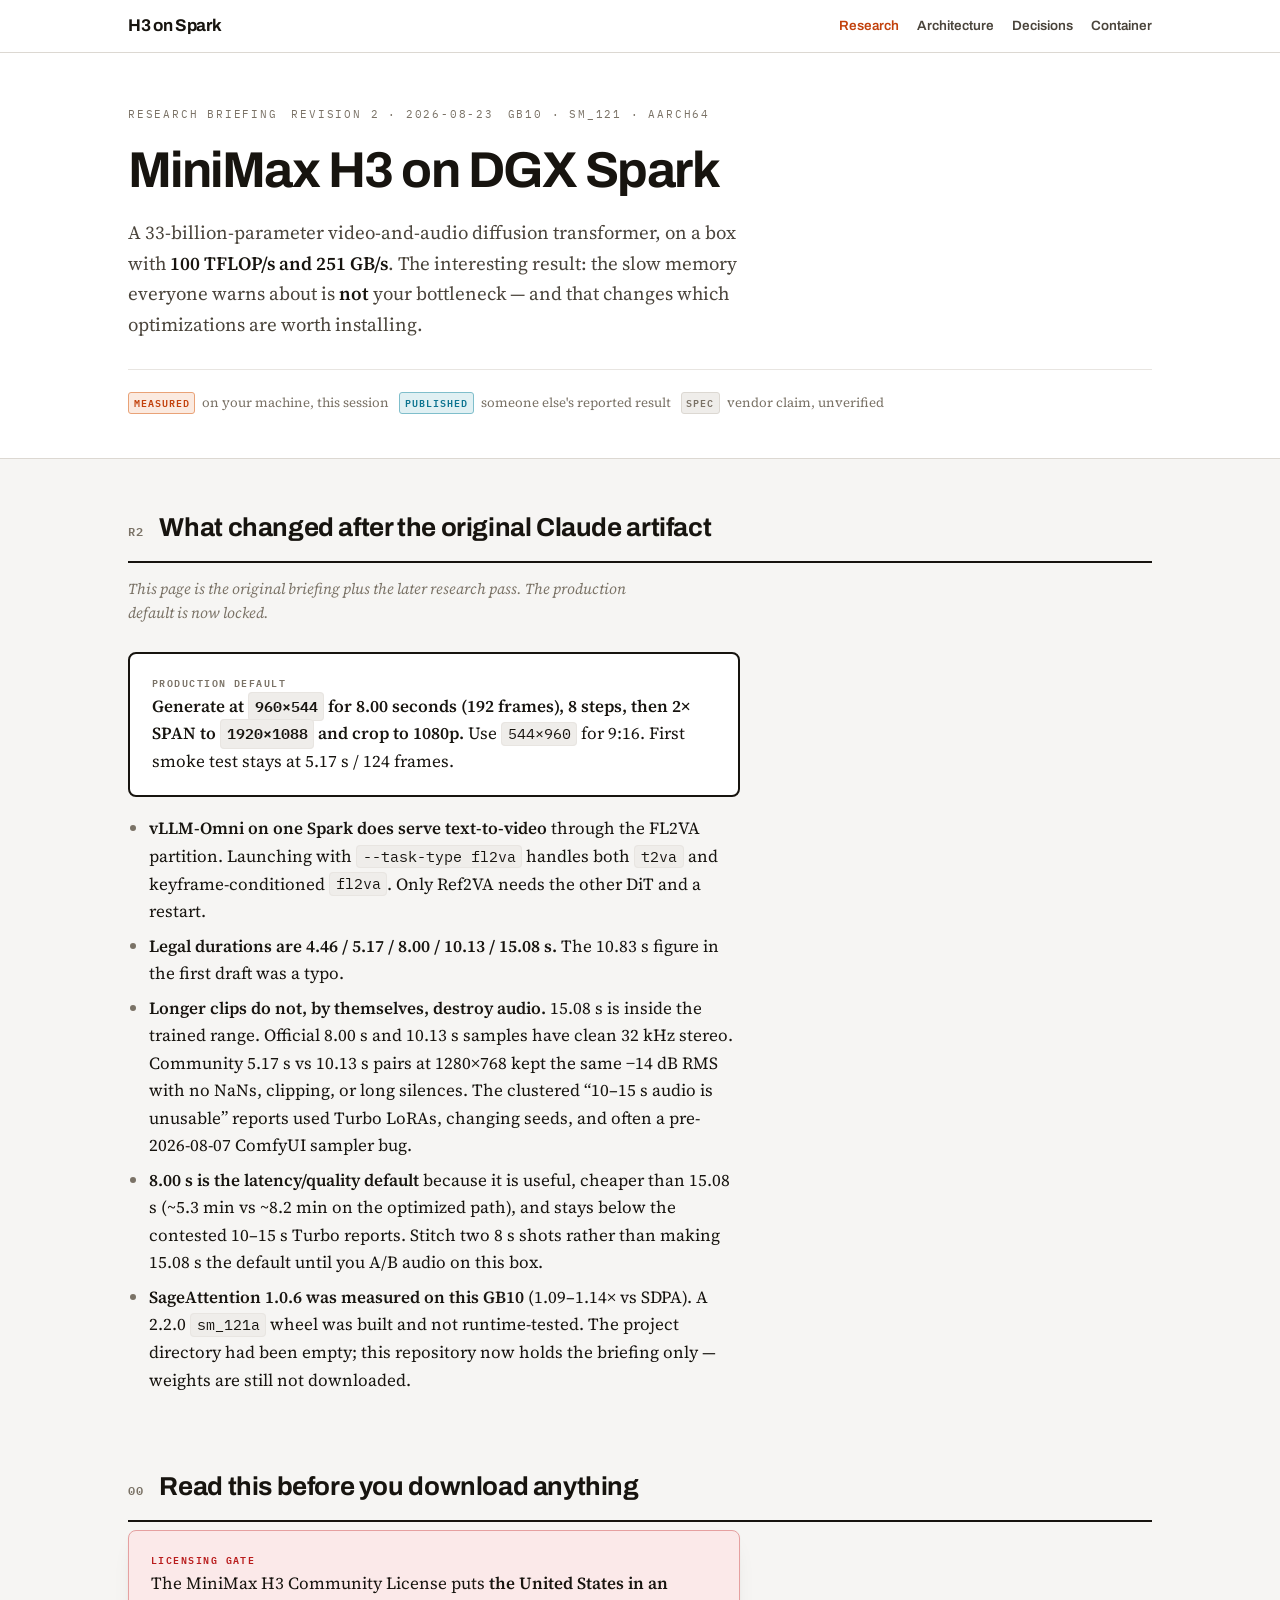
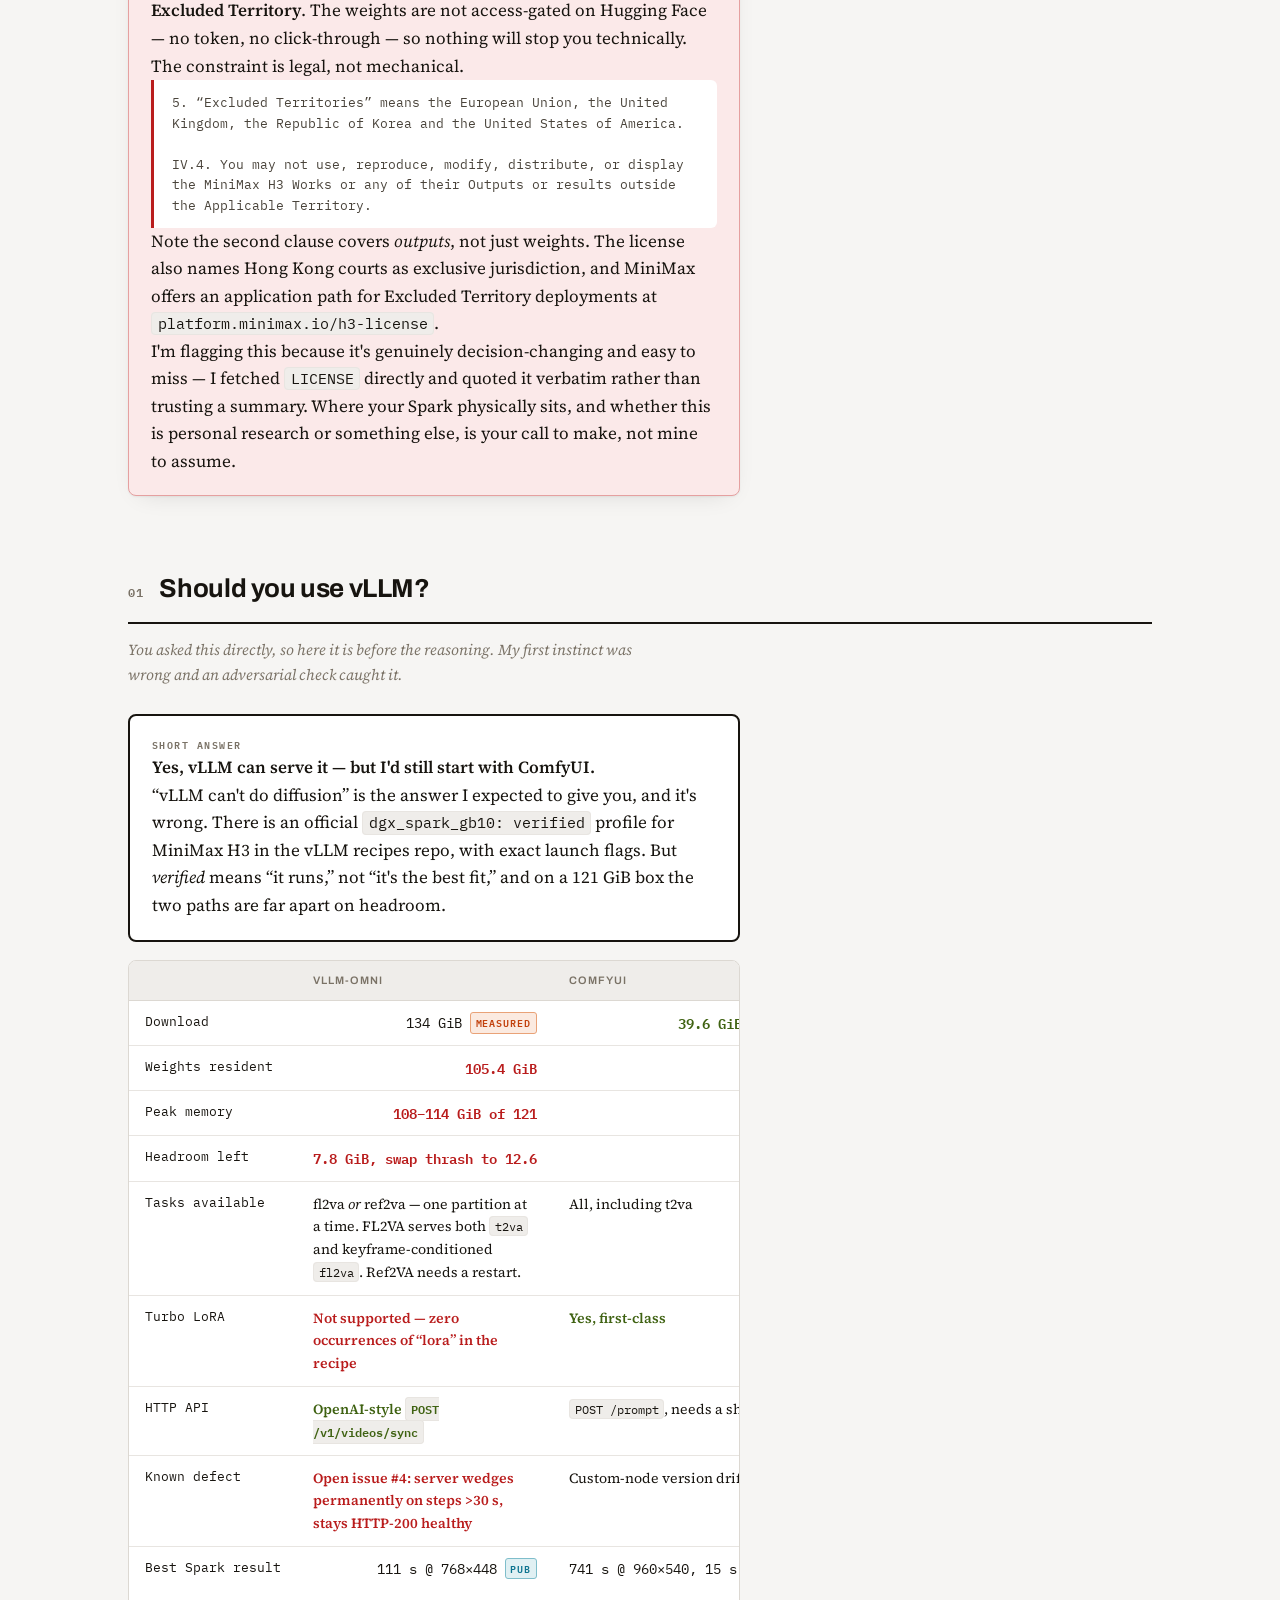
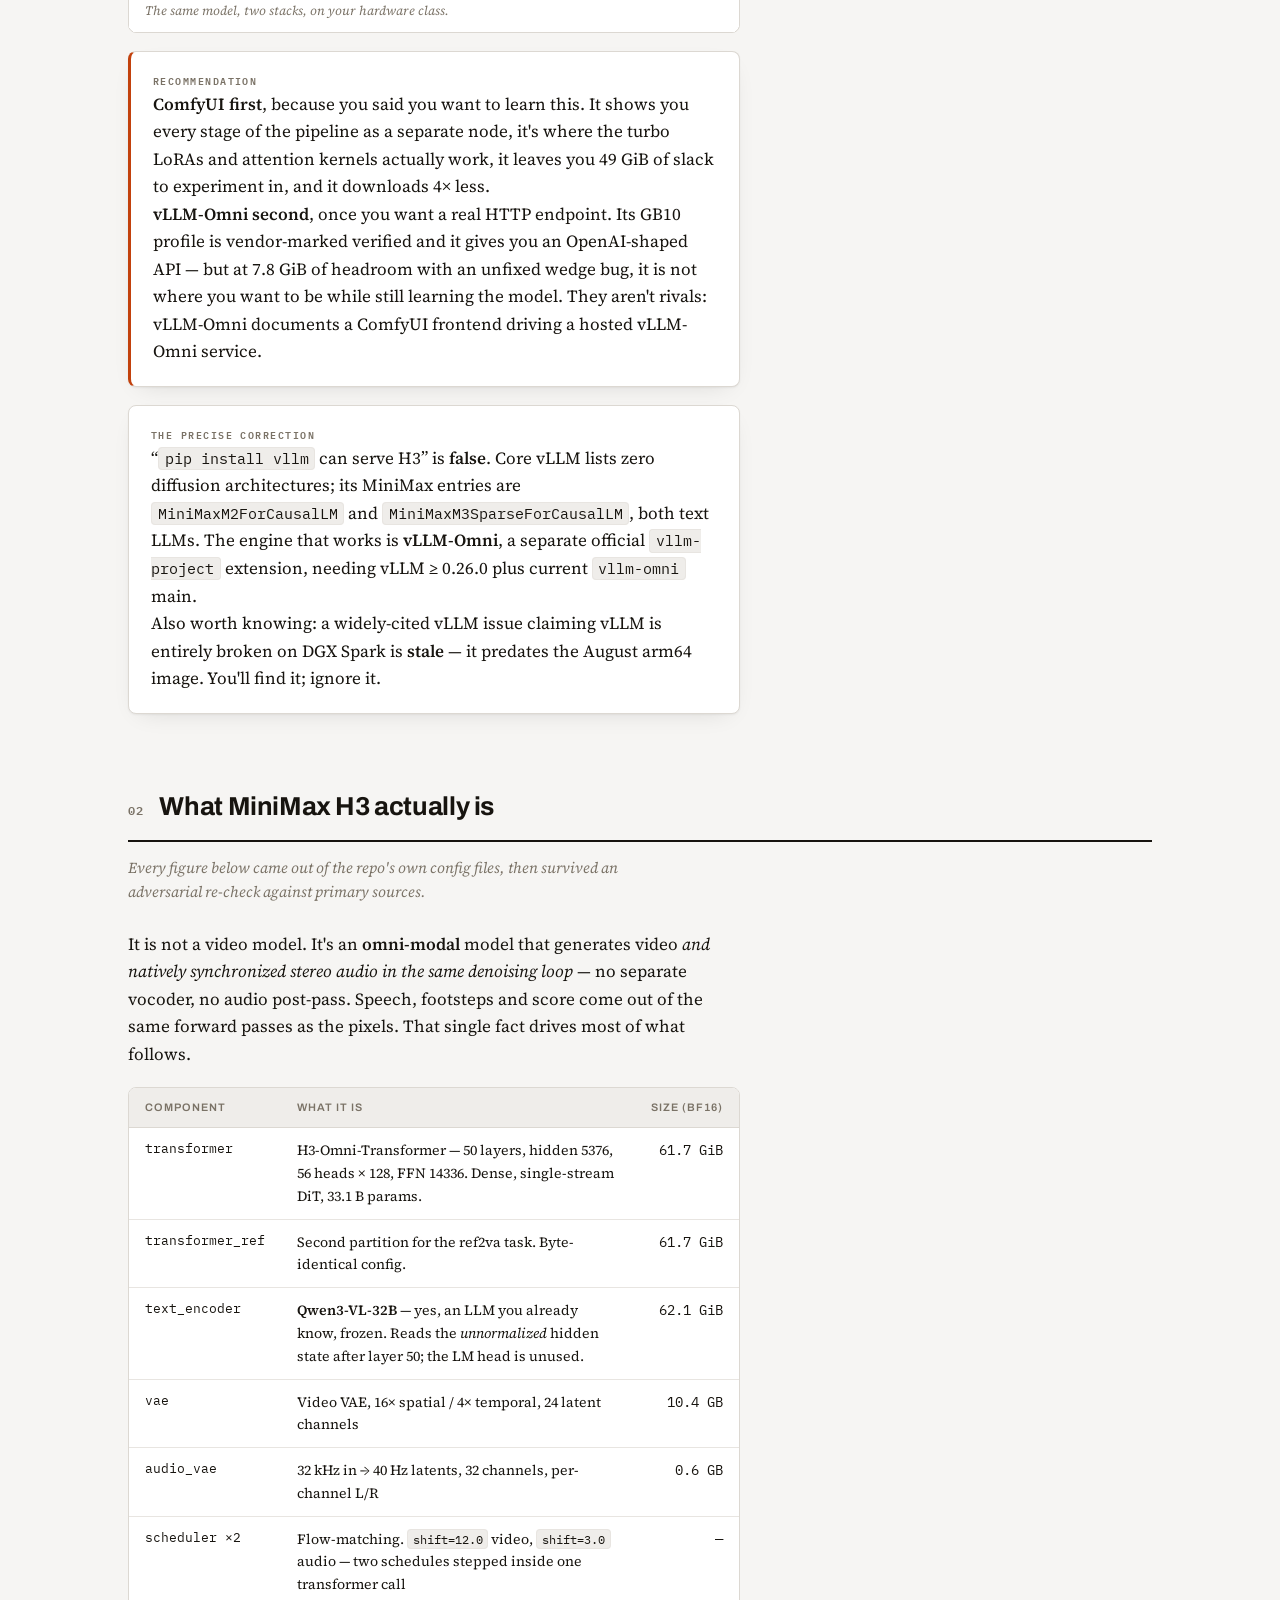
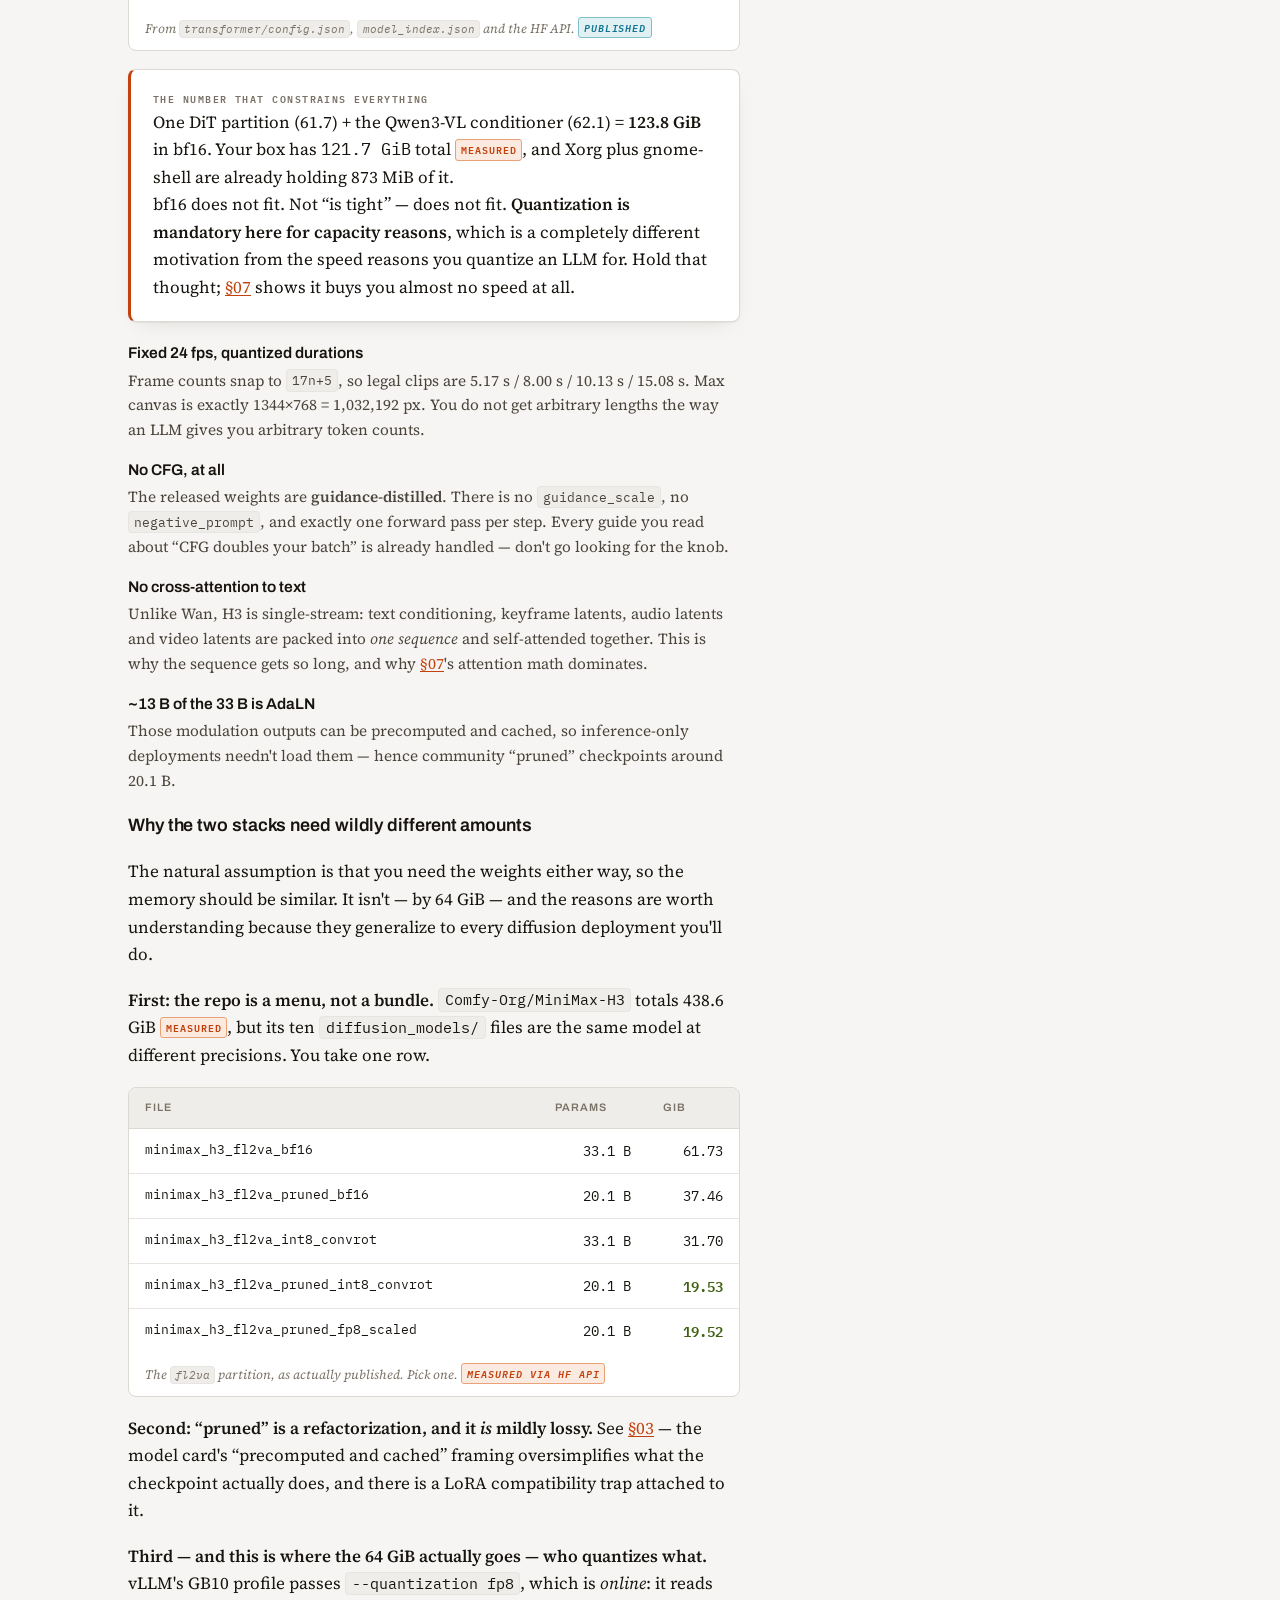
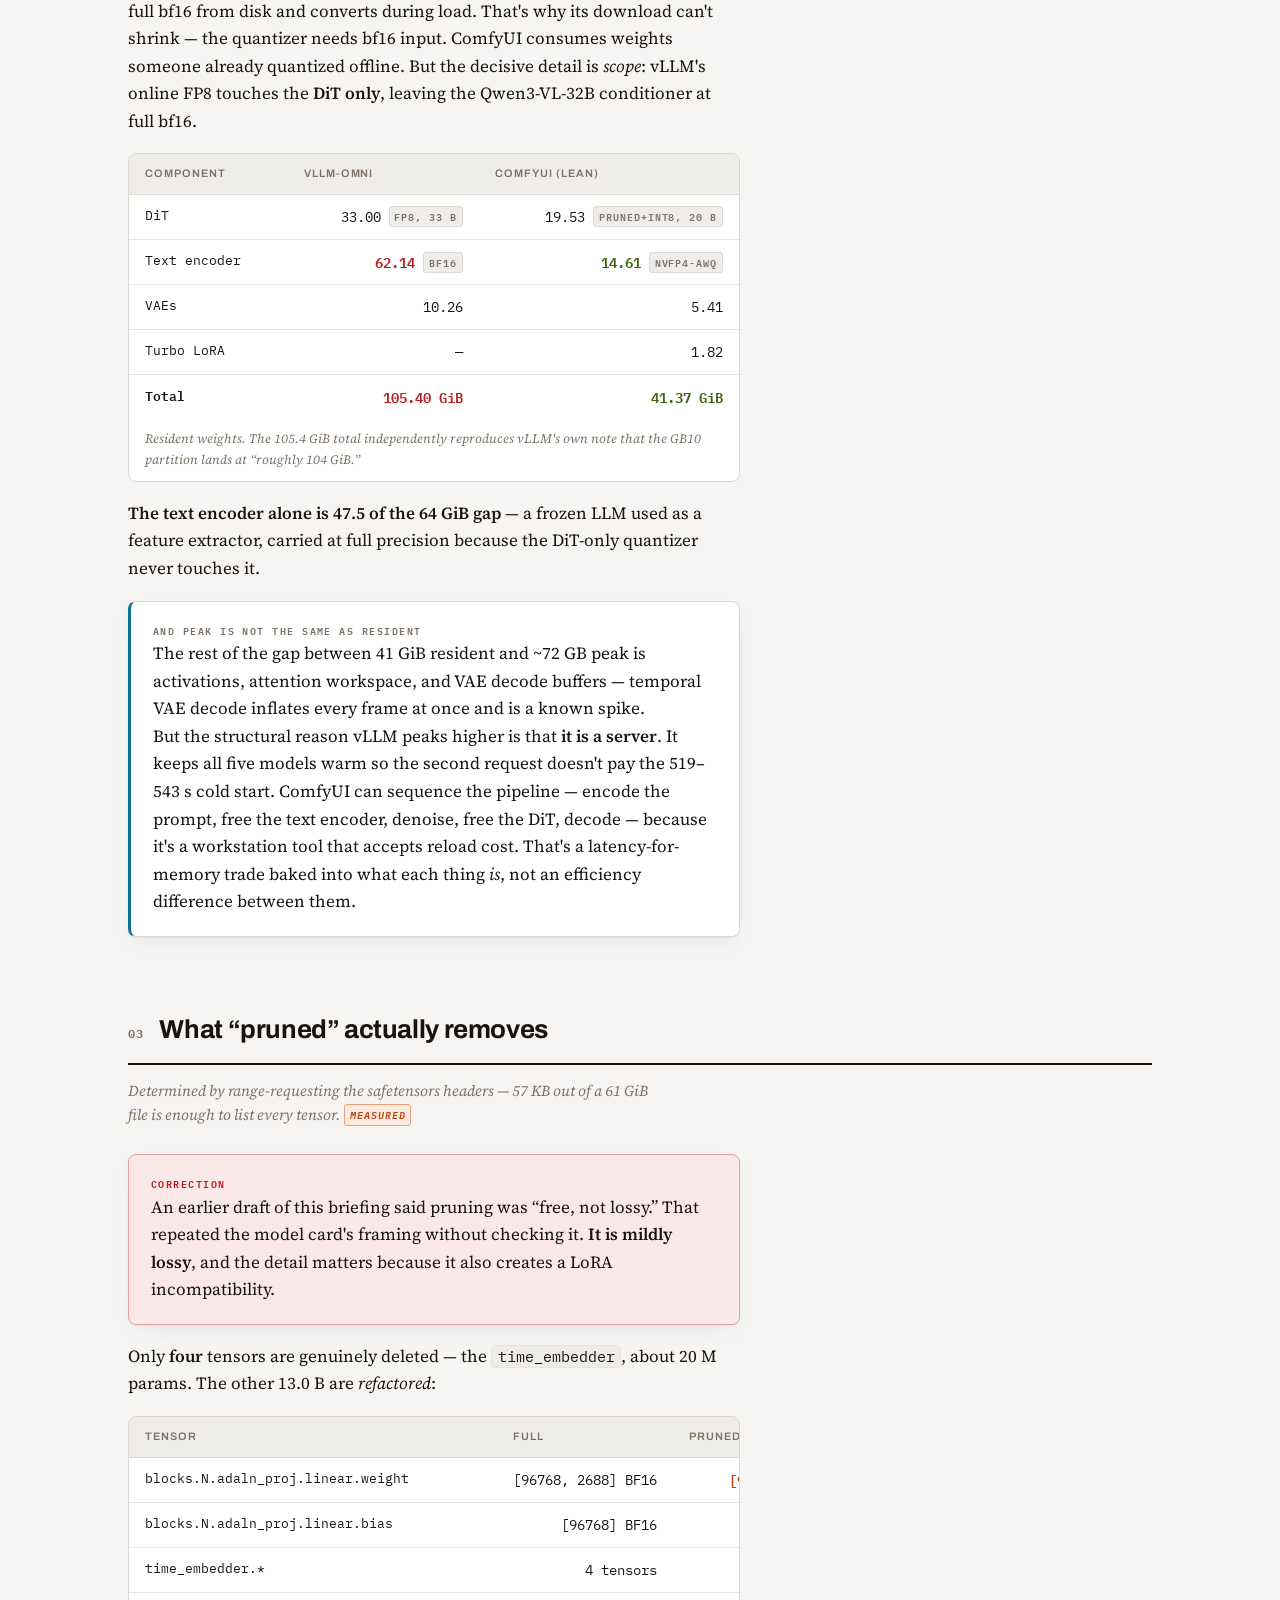
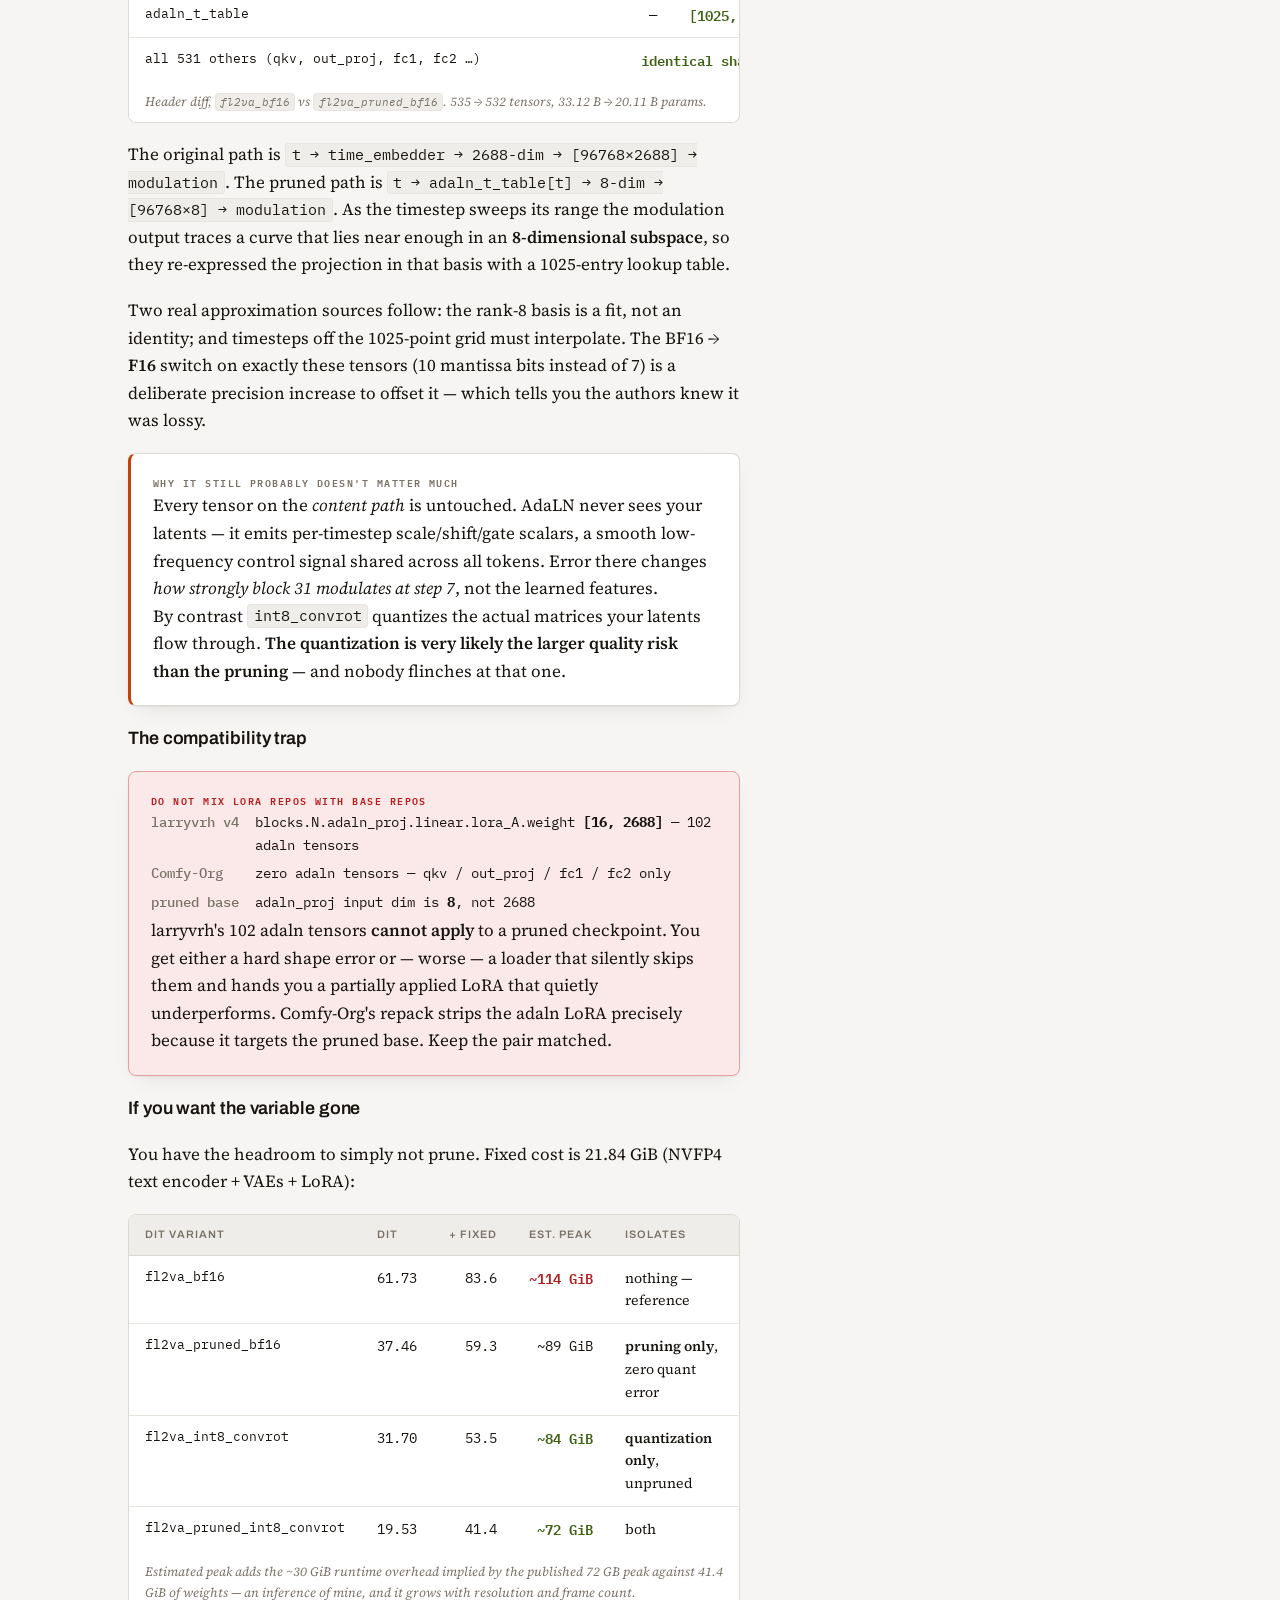
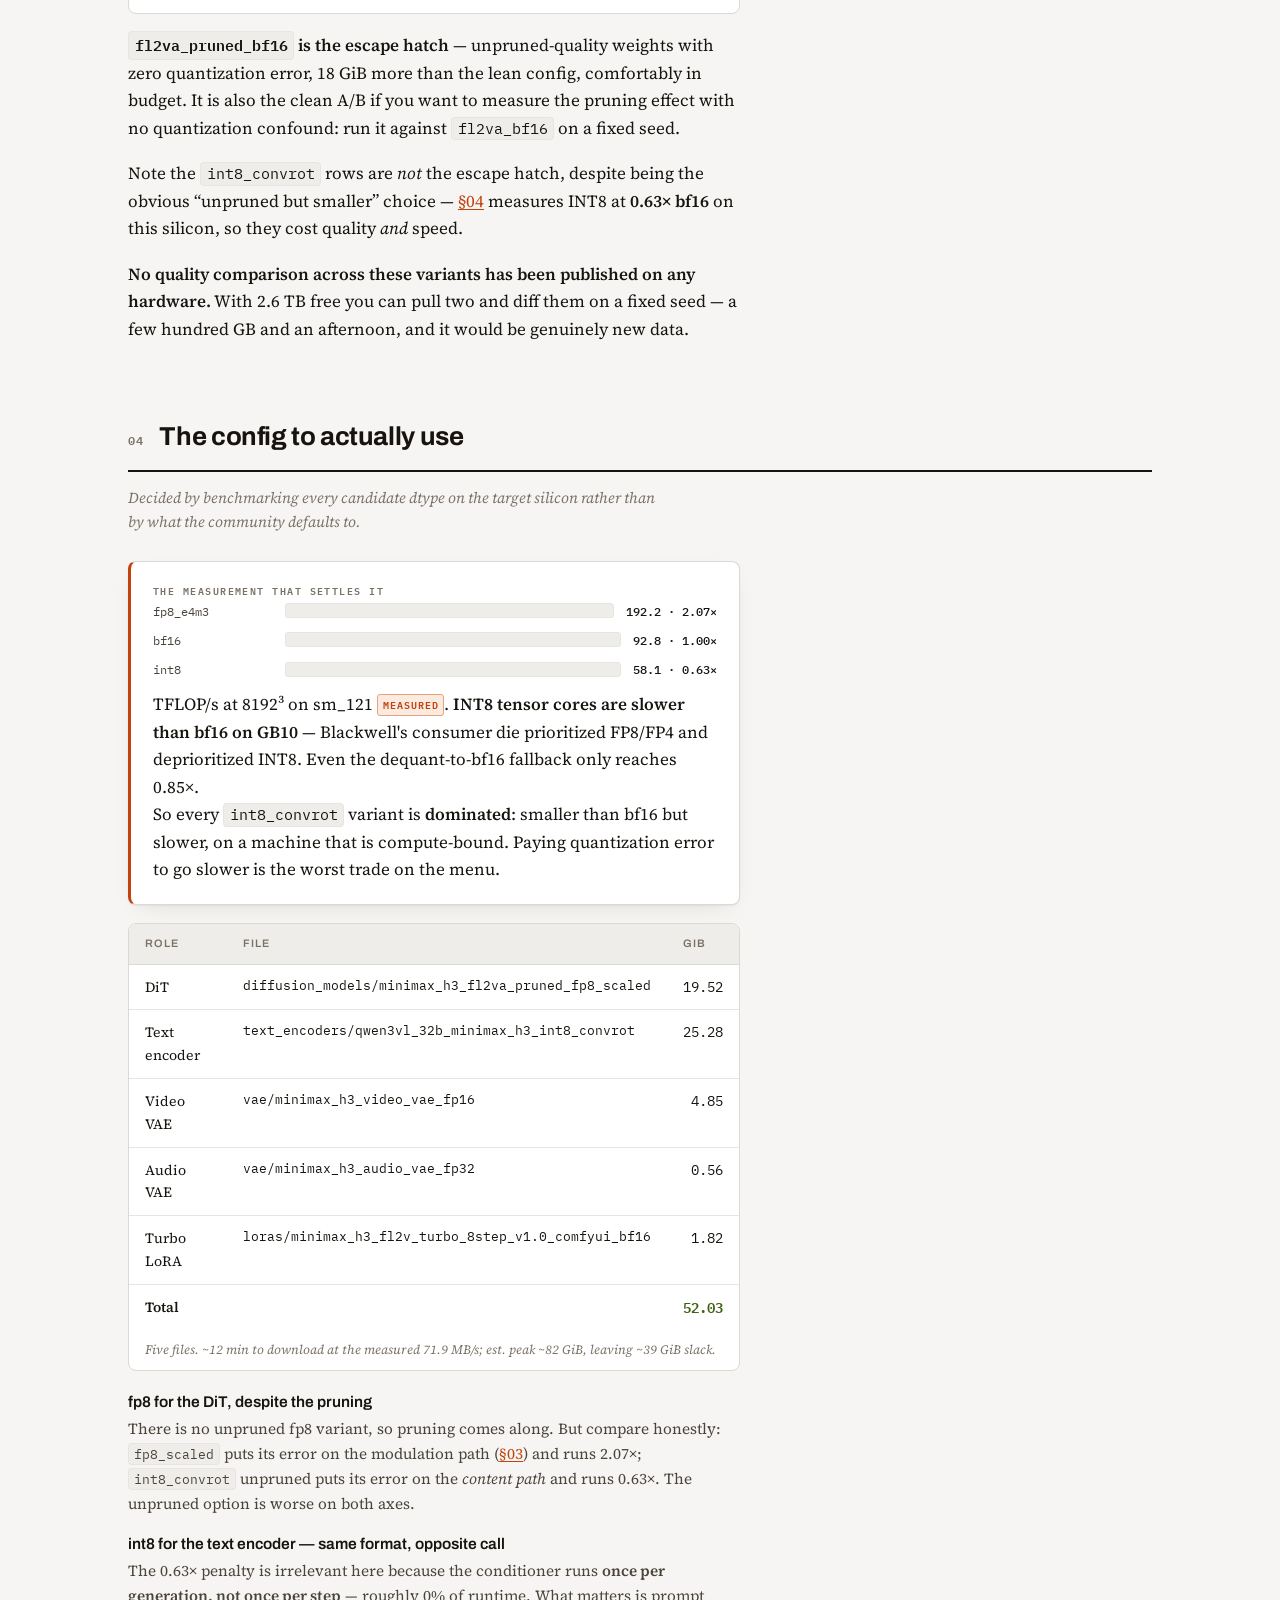
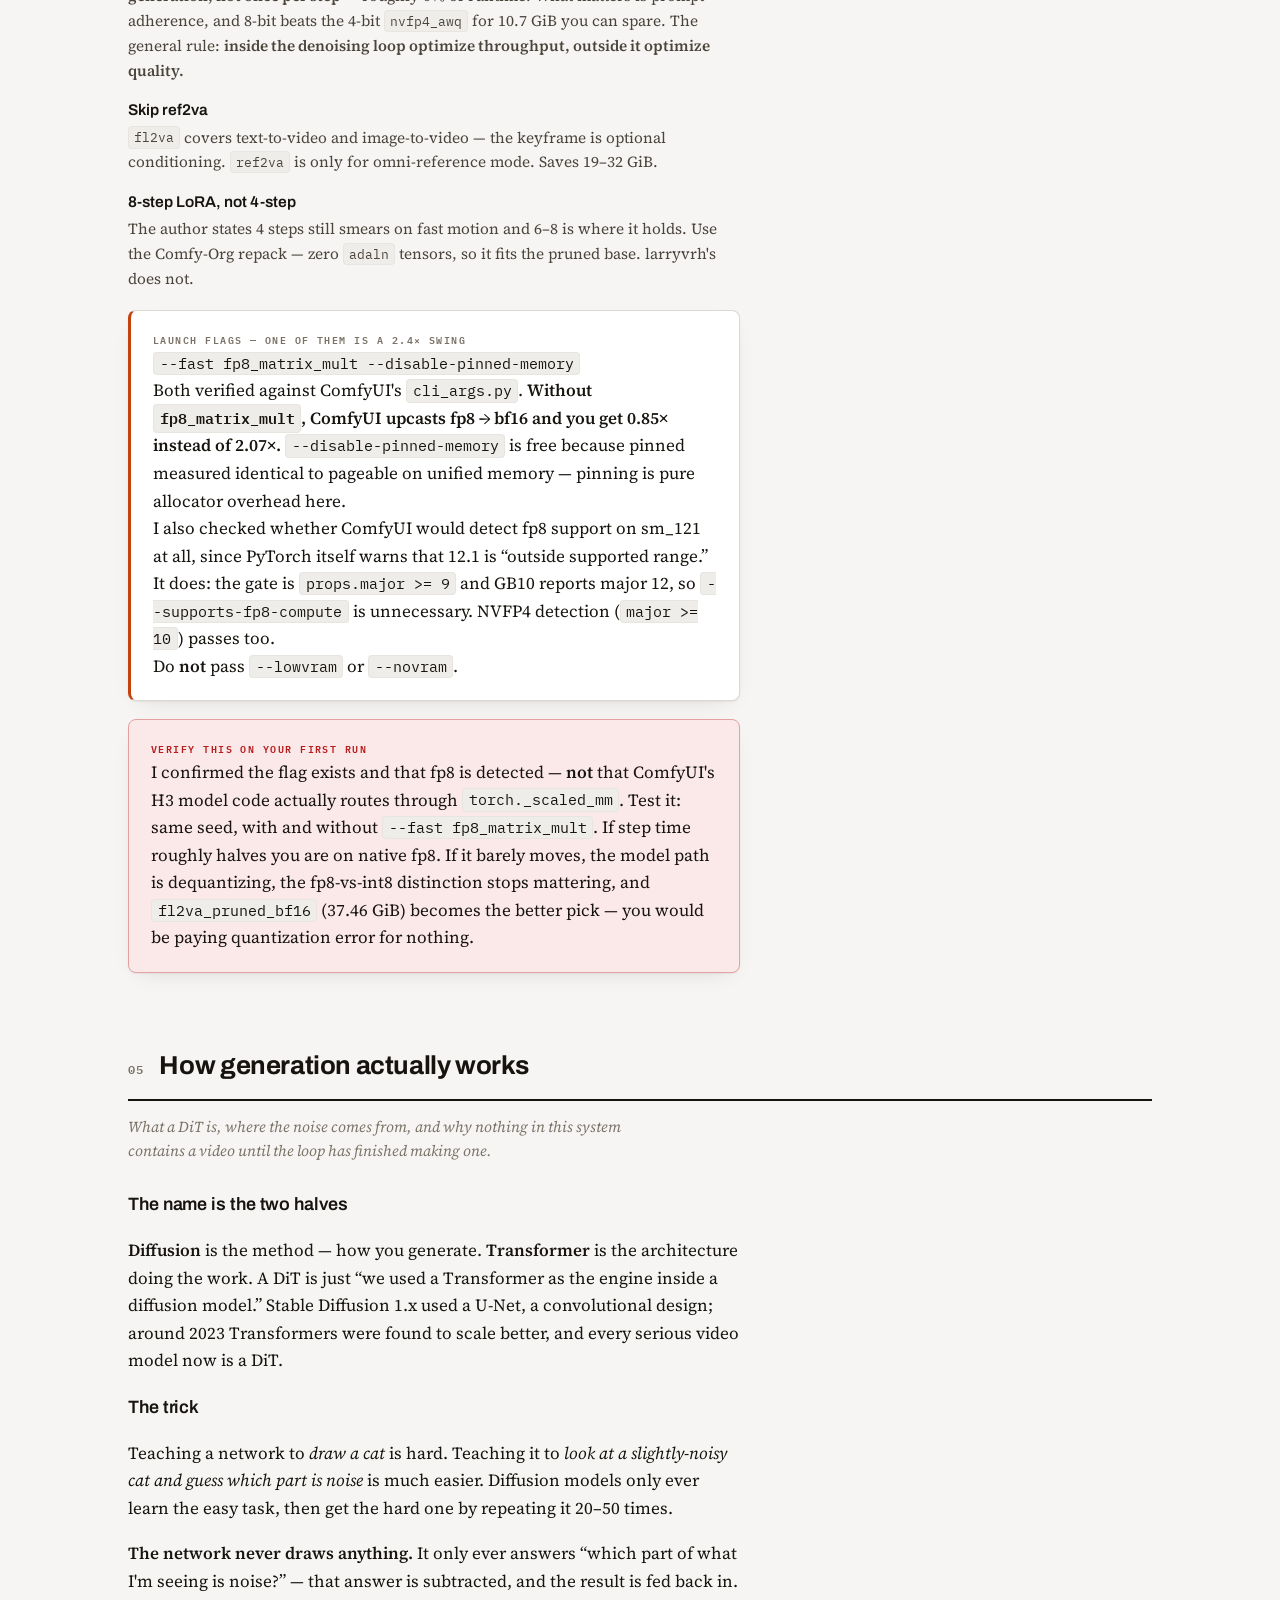
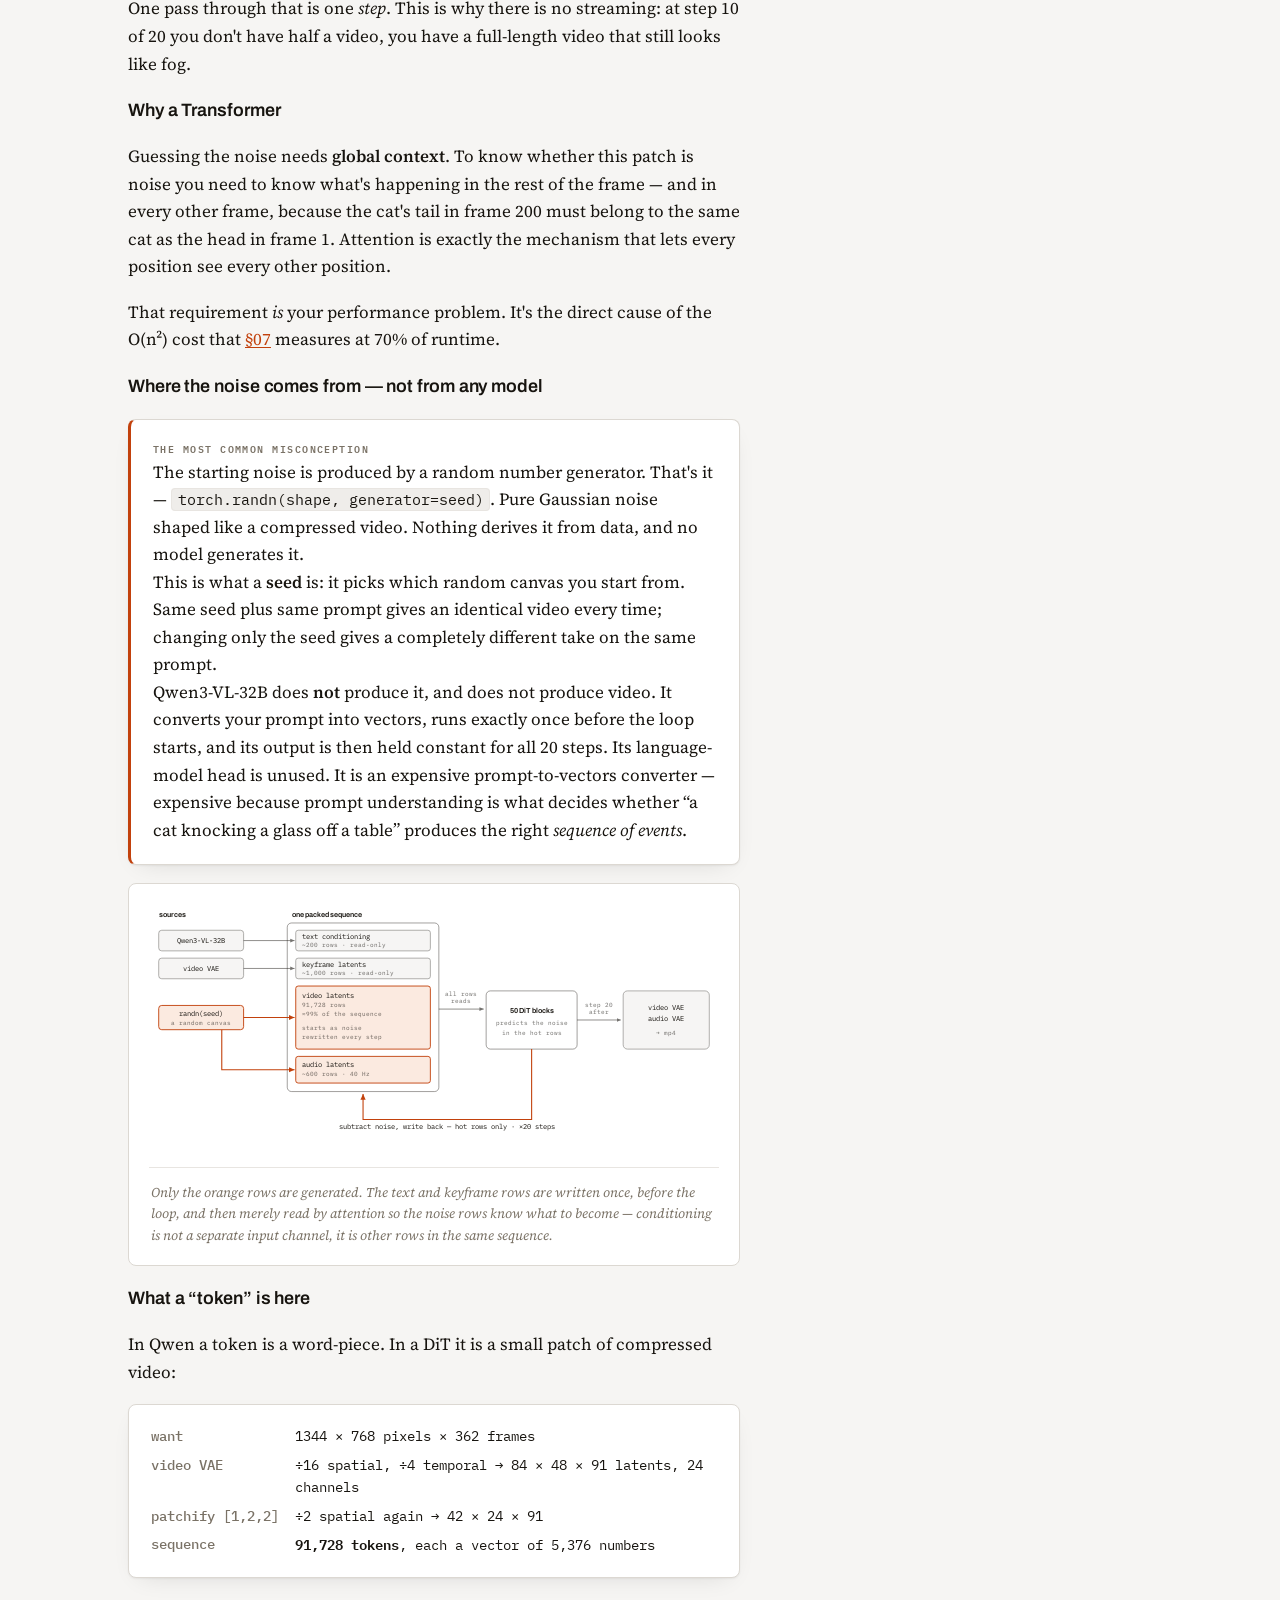
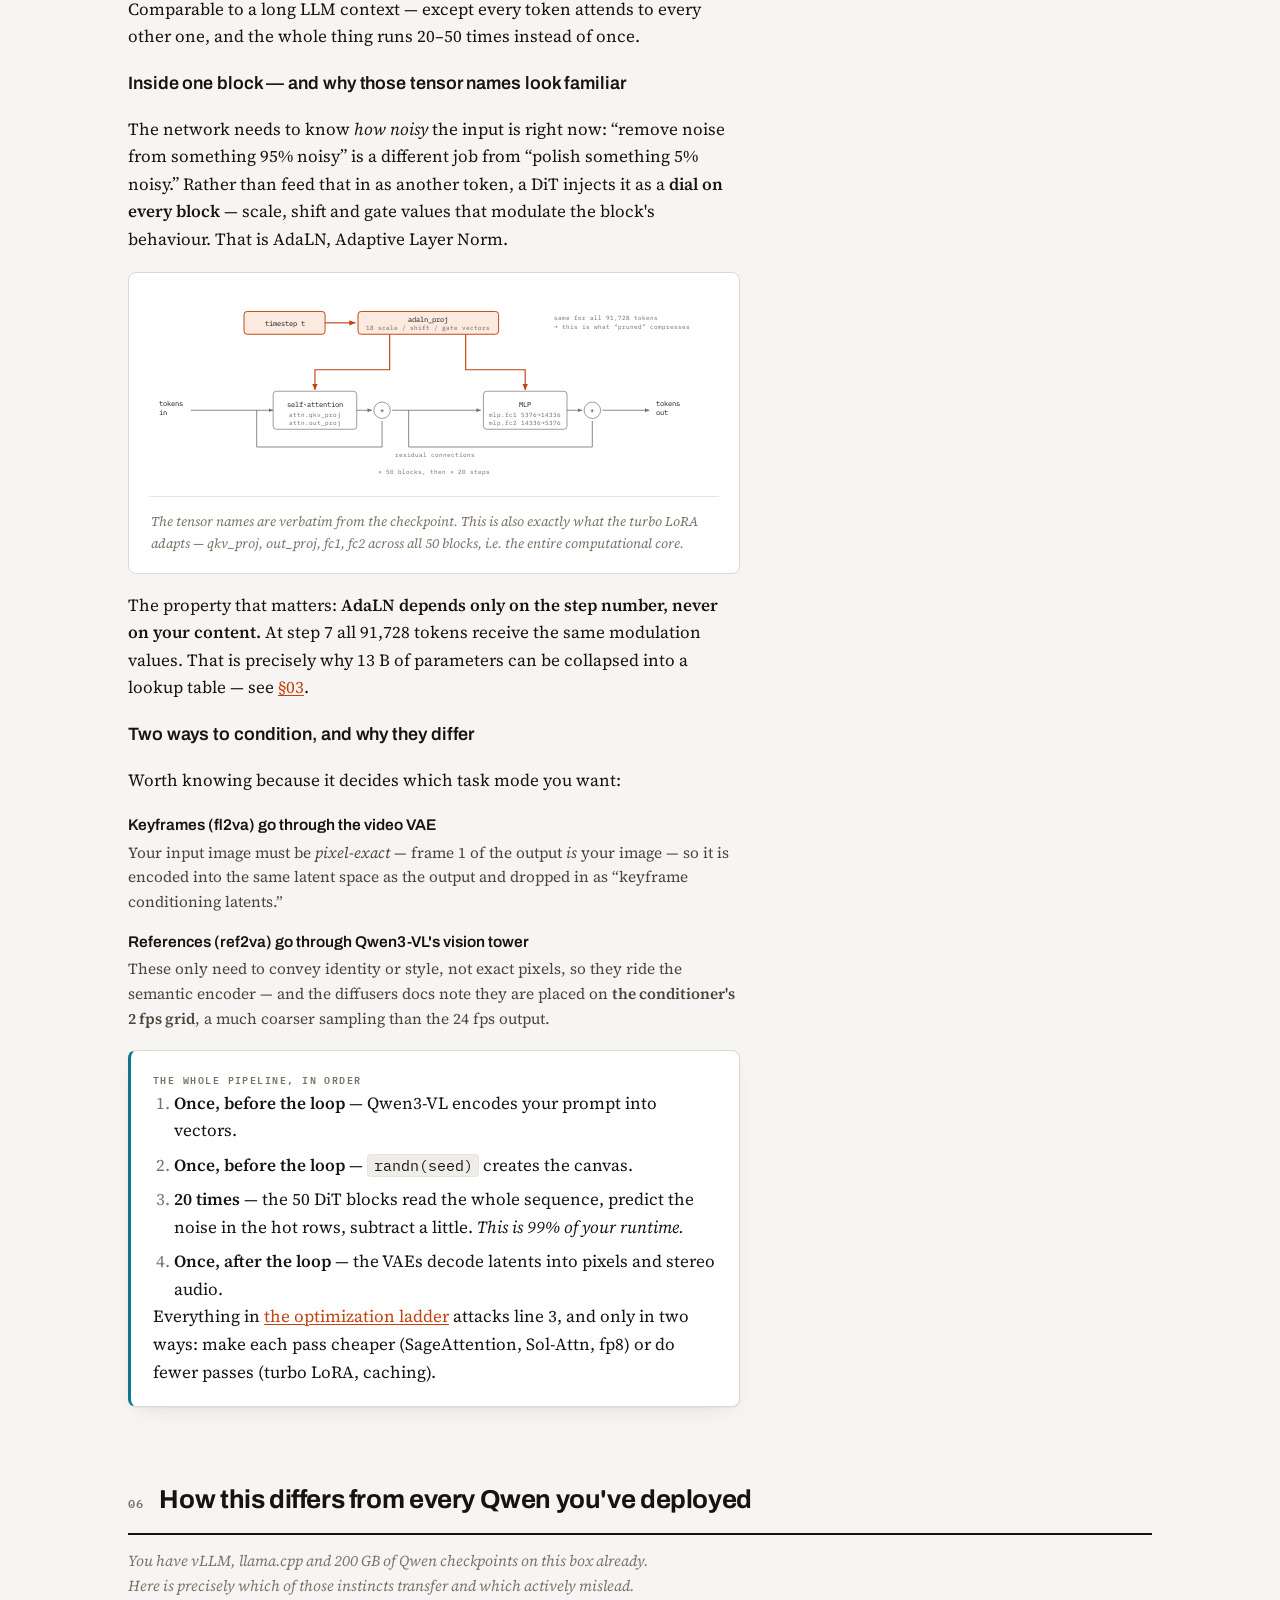
==== docs/briefing.html @ 78993d43 "Restructure the repo for research, design, and a later ComfyUI deploy. The Pages site is now a hub: " ====
<!DOCTYPE html>
<html lang="en">
<head>
<meta charset="utf-8">
<meta name="viewport" content="width=device-width, initial-scale=1">
<meta name="description" content="Research briefing for deploying MiniMax H3 video-and-audio generation on NVIDIA DGX Spark.">
<title>Research briefing — MiniMax H3 on DGX Spark</title>
<link rel="stylesheet" href="assets/site.css">
<link rel="preconnect" href="https://fonts.googleapis.com">
<link rel="preconnect" href="https://fonts.gstatic.com" crossorigin>
<link rel="stylesheet" href="https://fonts.googleapis.com/css2?family=Archivo:wght@500;600;700&family=IBM+Plex+Mono:wght@400;500;600&family=Source+Serif+4:opsz,wght@8..60,400;8..60,600&display=swap">

</head>
<body>

<nav class="site-nav" aria-label="Site">
  <div class="nav-inner">
    <a class="brand" href="index.html">H3 on Spark</a>
    <div class="nav-links">
      <a href="briefing.html" class="active">Research</a>
      <a href="design/architecture.html">Architecture</a>
      <a href="design/decisions.html">Decisions</a>
      <a href="design/container.html">Container</a>
    </div>
  </div>
</nav>

<header class="top">
  <div class="wrap">
    <div class="eyebrow">
      <span>Research briefing</span><span>Revision 2 · 2026-08-23</span><span>GB10 · sm_121 · aarch64</span>
    </div>
    <h1>MiniMax H3 on DGX&nbsp;Spark</h1>
    <p class="standfirst">
      A 33-billion-parameter video-and-audio diffusion transformer, on a box with
      <b>100 TFLOP/s and 251 GB/s</b>. The interesting result: the slow memory everyone
      warns about is <b>not</b> your bottleneck — and that changes which optimizations are worth installing.
    </p>
    <div class="legend">
      <div><span class="chip c-m">Measured</span> on your machine, this session</div>
      <div><span class="chip c-p">Published</span> someone else's reported result</div>
      <div><span class="chip c-s">Spec</span> vendor claim, unverified</div>
    </div>
  </div>
</header>

<div class="wrap">

<section id="revision">
  <div class="shead"><span class="snum">R2</span><h2>What changed after the original Claude artifact</h2></div>
  <p class="sdek">This page is the original briefing plus the later research pass. The production default is now locked.</p>
  <div class="stack col">
    <div class="box verdict">
      <div class="boxlabel">Production default</div>
      <p><strong>Generate at <code>960×544</code> for 8.00 seconds (192 frames), 8 steps, then 2× SPAN to <code>1920×1088</code> and crop to 1080p.</strong>
      Use <code>544×960</code> for 9:16. First smoke test stays at 5.17 s / 124 frames.</p>
    </div>
    <ul>
      <li><strong>vLLM-Omni on one Spark does serve text-to-video</strong> through the FL2VA partition. Launching with <code>--task-type fl2va</code> handles both <code>t2va</code> and keyframe-conditioned <code>fl2va</code>. Only Ref2VA needs the other DiT and a restart.</li>
      <li><strong>Legal durations are 4.46 / 5.17 / 8.00 / 10.13 / 15.08 s.</strong> The 10.83 s figure in the first draft was a typo.</li>
      <li><strong>Longer clips do not, by themselves, destroy audio.</strong> 15.08 s is inside the trained range. Official 8.00 s and 10.13 s samples have clean 32 kHz stereo. Community 5.17 s vs 10.13 s pairs at 1280×768 kept the same −14 dB RMS with no NaNs, clipping, or long silences. The clustered “10–15 s audio is unusable” reports used Turbo LoRAs, changing seeds, and often a pre-2026-08-07 ComfyUI sampler bug.</li>
      <li><strong>8.00 s is the latency/quality default</strong> because it is useful, cheaper than 15.08 s (~5.3 min vs ~8.2 min on the optimized path), and stays below the contested 10–15 s Turbo reports. Stitch two 8 s shots rather than making 15.08 s the default until you A/B audio on this box.</li>
      <li><strong>SageAttention 1.0.6 was measured on this GB10</strong> (1.09–1.14× vs SDPA). A 2.2.0 <code>sm_121a</code> wheel was built and not runtime-tested. The project directory had been empty; this repository now holds the briefing only — weights are still not downloaded.</li>
    </ul>
  </div>
</section>

<!-- ============ 0. BLOCKER ============ -->
<section id="license">
  <div class="shead"><span class="snum">00</span><h2>Read this before you download anything</h2></div>
  <div class="stack col">
    <div class="box stop">
      <div class="boxlabel">Licensing gate</div>
      <p>The MiniMax H3 Community License puts <strong>the United States in an Excluded Territory</strong>.
      The weights are not access-gated on Hugging Face — no token, no click-through — so nothing will
      stop you technically. The constraint is legal, not mechanical.</p>
      <blockquote class="legal">5. “Excluded Territories” means the European Union, the United Kingdom,
      the Republic of Korea and the United States of America.<br><br>
      IV.4. You may not use, reproduce, modify, distribute, or display the MiniMax H3 Works or any of
      their Outputs or results outside the Applicable Territory.</blockquote>
      <p>Note the second clause covers <em>outputs</em>, not just weights. The license also names Hong Kong
      courts as exclusive jurisdiction, and MiniMax offers an application path for Excluded Territory
      deployments at <code>platform.minimax.io/h3-license</code>.</p>
      <p>I'm flagging this because it's genuinely decision-changing and easy to miss — I fetched
      <code>LICENSE</code> directly and quoted it verbatim rather than trusting a summary.
      Where your Spark physically sits, and whether this is personal research or something else,
      is your call to make, not mine to assume.</p>
    </div>
  </div>
</section>

<!-- ============ 1. THE ANSWER ============ -->
<section id="verdict">
  <div class="shead"><span class="snum">01</span><h2>Should you use vLLM?</h2></div>
  <p class="sdek">You asked this directly, so here it is before the reasoning. My first instinct was wrong
  and an adversarial check caught it.</p>
  <div class="stack col">
    <div class="box verdict">
      <div class="boxlabel">Short answer</div>
      <p><strong>Yes, vLLM can serve it — but I'd still start with ComfyUI.</strong></p>
      <p>“vLLM can't do diffusion” is the answer I expected to give you, and it's wrong.
      There is an official <code>dgx_spark_gb10: verified</code> profile for MiniMax H3 in the
      vLLM recipes repo, with exact launch flags. But <em>verified</em> means “it runs,” not
      “it's the best fit,” and on a 121 GiB box the two paths are far apart on headroom.</p>
    </div>

    <div class="scroller">
      <table>
        <caption>The same model, two stacks, on your hardware class.</caption>
        <thead><tr><th>&nbsp;</th><th>vLLM-Omni</th><th>ComfyUI</th></tr></thead>
        <tbody>
          <tr><td class="k">Download</td>
            <td class="num">134 GiB <span class="chip c-m">Measured</span></td>
            <td class="num good">39.6 GiB <span class="chip c-m">Measured</span></td></tr>
          <tr><td class="k">Weights resident</td>
            <td class="num bad">105.4 GiB</td>
            <td class="num good">41.4 GiB</td></tr>
          <tr><td class="k">Peak memory</td>
            <td class="num bad">108–114 GiB of 121</td>
            <td class="num good">~72 GiB</td></tr>
          <tr><td class="k">Headroom left</td>
            <td class="num bad">7.8 GiB, swap thrash to 12.6</td>
            <td class="num good">~49 GiB</td></tr>
          <tr><td class="k">Tasks available</td>
            <td>fl2va <em>or</em> ref2va — one partition at a time. FL2VA serves both <code>t2va</code> and keyframe-conditioned <code>fl2va</code>. Ref2VA needs a restart.</td>
            <td>All, including t2va</td></tr>
          <tr><td class="k">Turbo LoRA</td>
            <td class="bad">Not supported — zero occurrences of “lora” in the recipe</td>
            <td class="good">Yes, first-class</td></tr>
          <tr><td class="k">HTTP API</td>
            <td class="good">OpenAI-style <code>POST /v1/videos/sync</code></td>
            <td><code>POST /prompt</code>, needs a shim</td></tr>
          <tr><td class="k">Known defect</td>
            <td class="bad">Open issue #4: server wedges permanently on steps &gt;30 s, stays HTTP-200 healthy</td>
            <td>Custom-node version drift</td></tr>
          <tr><td class="k">Best Spark result</td>
            <td class="num">111 s @ 768×448 <span class="chip c-p">Pub</span></td>
            <td class="num">741 s @ 960×540, 15 s clip <span class="chip c-p">Pub</span></td></tr>
        </tbody>
      </table>
    </div>

    <div class="box compute">
      <div class="boxlabel">Recommendation</div>
      <p><strong>ComfyUI first</strong>, because you said you want to learn this. It shows you every stage
      of the pipeline as a separate node, it's where the turbo LoRAs and attention kernels actually work,
      it leaves you 49 GiB of slack to experiment in, and it downloads 4× less.</p>
      <p><strong>vLLM-Omni second</strong>, once you want a real HTTP endpoint. Its GB10 profile is
      vendor-marked verified and it gives you an OpenAI-shaped API — but at 7.8 GiB of headroom with
      an unfixed wedge bug, it is not where you want to be while still learning the model.
      They aren't rivals: vLLM-Omni documents a ComfyUI frontend driving a hosted vLLM-Omni service.</p>
    </div>

    <div class="box">
      <div class="boxlabel">The precise correction</div>
      <p>“<code>pip install vllm</code> can serve H3” is <strong>false</strong>. Core vLLM lists zero
      diffusion architectures; its MiniMax entries are <code>MiniMaxM2ForCausalLM</code> and
      <code>MiniMaxM3SparseForCausalLM</code>, both text LLMs. The engine that works is
      <strong>vLLM-Omni</strong>, a separate official <code>vllm-project</code> extension, needing
      vLLM ≥ 0.26.0 plus current <code>vllm-omni</code> main.</p>
      <p>Also worth knowing: a widely-cited vLLM issue claiming vLLM is entirely broken on DGX Spark
      is <strong>stale</strong> — it predates the August arm64 image. You'll find it; ignore it.</p>
    </div>
  </div>
</section>

<!-- ============ 2. WHAT H3 IS ============ -->
<section id="what">
  <div class="shead"><span class="snum">02</span><h2>What MiniMax H3 actually is</h2></div>
  <p class="sdek">Every figure below came out of the repo's own config files, then survived an
  adversarial re-check against primary sources.</p>
  <div class="stack col">
    <p>It is not a video model. It's an <strong>omni-modal</strong> model that generates video
    <em>and natively synchronized stereo audio in the same denoising loop</em> — no separate vocoder,
    no audio post-pass. Speech, footsteps and score come out of the same forward passes as the pixels.
    That single fact drives most of what follows.</p>

    <div class="scroller">
      <table>
        <caption>From <code>transformer/config.json</code>, <code>model_index.json</code> and the HF API. <span class="chip c-p">Published</span></caption>
        <thead><tr><th>Component</th><th>What it is</th><th>Size (bf16)</th></tr></thead>
        <tbody>
          <tr><td class="k">transformer</td><td>H3-Omni-Transformer — 50 layers, hidden 5376, 56 heads × 128, FFN 14336. Dense, single-stream DiT, 33.1 B params.</td><td class="num">61.7 GiB</td></tr>
          <tr><td class="k">transformer_ref</td><td>Second partition for the ref2va task. Byte-identical config.</td><td class="num">61.7 GiB</td></tr>
          <tr><td class="k">text_encoder</td><td><strong>Qwen3-VL-32B</strong> — yes, an LLM you already know, frozen. Reads the <em>unnormalized</em> hidden state after layer 50; the LM head is unused.</td><td class="num">62.1 GiB</td></tr>
          <tr><td class="k">vae</td><td>Video VAE, 16× spatial / 4× temporal, 24 latent channels</td><td class="num">10.4 GB</td></tr>
          <tr><td class="k">audio_vae</td><td>32 kHz in → 40 Hz latents, 32 channels, per-channel L/R</td><td class="num">0.6 GB</td></tr>
          <tr><td class="k">scheduler ×2</td><td>Flow-matching. <code>shift=12.0</code> video, <code>shift=3.0</code> audio — two schedules stepped inside one transformer call</td><td class="num">—</td></tr>
        </tbody>
      </table>
    </div>

    <div class="box compute">
      <div class="boxlabel">The number that constrains everything</div>
      <p>One DiT partition (61.7) + the Qwen3-VL conditioner (62.1) = <strong>123.8 GiB</strong> in bf16.
      Your box has <span class="fig">121.7 GiB</span> total <span class="chip c-m">Measured</span>,
      and Xorg plus gnome-shell are already holding 873 MiB of it.</p>
      <p>bf16 does not fit. Not “is tight” — does not fit. <strong>Quantization is mandatory here for
      capacity reasons</strong>, which is a completely different motivation from the speed reasons you
      quantize an LLM for. Hold that thought; <a href="#roofline">§07</a> shows it buys you almost no speed at all.</p>
    </div>

    <dl>
      <div><dt>Fixed 24 fps, quantized durations</dt>
        <dd>Frame counts snap to <code>17n+5</code>, so legal clips are 5.17 s / 8.00 s / 10.13 s / 15.08 s.
        Max canvas is exactly 1344×768 = 1,032,192 px. You do not get arbitrary lengths the way an LLM
        gives you arbitrary token counts.</dd></div>
      <div><dt>No CFG, at all</dt>
        <dd>The released weights are <strong>guidance-distilled</strong>. There is no
        <code>guidance_scale</code>, no <code>negative_prompt</code>, and exactly one forward pass per step.
        Every guide you read about “CFG doubles your batch” is already handled — don't go looking for the knob.</dd></div>
      <div><dt>No cross-attention to text</dt>
        <dd>Unlike Wan, H3 is single-stream: text conditioning, keyframe latents, audio latents and video
        latents are packed into <em>one sequence</em> and self-attended together. This is why the sequence
        gets so long, and why <a href="#roofline">§07</a>'s attention math dominates.</dd></div>
      <div><dt>~13 B of the 33 B is AdaLN</dt>
        <dd>Those modulation outputs can be precomputed and cached, so inference-only deployments needn't
        load them — hence community “pruned” checkpoints around 20.1 B.</dd></div>
    </dl>

    <h3 id="why-different">Why the two stacks need wildly different amounts</h3>
    <p>The natural assumption is that you need the weights either way, so the memory should be similar.
    It isn't — by 64 GiB — and the reasons are worth understanding because they generalize to every
    diffusion deployment you'll do.</p>

    <p><strong>First: the repo is a menu, not a bundle.</strong> <code>Comfy-Org/MiniMax-H3</code> totals
    438.6 GiB <span class="chip c-m">Measured</span>, but its ten <code>diffusion_models/</code> files are
    the same model at different precisions. You take one row.</p>

    <div class="scroller">
      <table>
        <caption>The <code>fl2va</code> partition, as actually published. Pick one. <span class="chip c-m">Measured via HF API</span></caption>
        <thead><tr><th>File</th><th>Params</th><th>GiB</th></tr></thead>
        <tbody>
          <tr><td class="k">minimax_h3_fl2va_bf16</td><td class="num">33.1 B</td><td class="num">61.73</td></tr>
          <tr><td class="k">minimax_h3_fl2va_pruned_bf16</td><td class="num">20.1 B</td><td class="num">37.46</td></tr>
          <tr><td class="k">minimax_h3_fl2va_int8_convrot</td><td class="num">33.1 B</td><td class="num">31.70</td></tr>
          <tr><td class="k">minimax_h3_fl2va_pruned_int8_convrot</td><td class="num">20.1 B</td><td class="num good">19.53</td></tr>
          <tr><td class="k">minimax_h3_fl2va_pruned_fp8_scaled</td><td class="num">20.1 B</td><td class="num good">19.52</td></tr>
        </tbody>
      </table>
    </div>

    <p><strong>Second: “pruned” is a refactorization, and it <em>is</em> mildly lossy.</strong>
    See <a href="#pruning">§03</a> — the model card's “precomputed and cached” framing oversimplifies
    what the checkpoint actually does, and there is a LoRA compatibility trap attached to it.</p>

    <p><strong>Third — and this is where the 64 GiB actually goes — who quantizes what.</strong>
    vLLM's GB10 profile passes <code>--quantization fp8</code>, which is <em>online</em>: it reads full
    bf16 from disk and converts during load. That's why its download can't shrink — the quantizer needs
    bf16 input. ComfyUI consumes weights someone already quantized offline. But the decisive detail is
    <em>scope</em>: vLLM's online FP8 touches the <strong>DiT only</strong>, leaving the Qwen3-VL-32B
    conditioner at full bf16.</p>

    <div class="scroller">
      <table>
        <caption>Resident weights. The 105.4 GiB total independently reproduces vLLM's own note that the GB10 partition lands at “roughly 104 GiB.”</caption>
        <thead><tr><th>Component</th><th>vLLM-Omni</th><th>ComfyUI (lean)</th></tr></thead>
        <tbody>
          <tr><td class="k">DiT</td><td class="num">33.00 <span class="chip c-s">fp8, 33 B</span></td><td class="num">19.53 <span class="chip c-s">pruned+int8, 20 B</span></td></tr>
          <tr><td class="k">Text encoder</td><td class="num bad">62.14 <span class="chip c-s">bf16</span></td><td class="num good">14.61 <span class="chip c-s">nvfp4-awq</span></td></tr>
          <tr><td class="k">VAEs</td><td class="num">10.26</td><td class="num">5.41</td></tr>
          <tr><td class="k">Turbo LoRA</td><td class="num">—</td><td class="num">1.82</td></tr>
          <tr><td class="k"><strong>Total</strong></td><td class="num bad"><strong>105.40 GiB</strong></td><td class="num good"><strong>41.37 GiB</strong></td></tr>
        </tbody>
      </table>
    </div>

    <p><strong>The text encoder alone is 47.5 of the 64 GiB gap</strong> — a frozen LLM used as a feature
    extractor, carried at full precision because the DiT-only quantizer never touches it.</p>

    <div class="box bw">
      <div class="boxlabel">And peak is not the same as resident</div>
      <p>The rest of the gap between 41 GiB resident and ~72 GB peak is activations, attention workspace,
      and VAE decode buffers — temporal VAE decode inflates every frame at once and is a known spike.</p>
      <p>But the structural reason vLLM peaks higher is that <strong>it is a server</strong>. It keeps all
      five models warm so the second request doesn't pay the 519–543 s cold start. ComfyUI can sequence the
      pipeline — encode the prompt, free the text encoder, denoise, free the DiT, decode — because it's a
      workstation tool that accepts reload cost. That's a latency-for-memory trade baked into what each
      thing <em>is</em>, not an efficiency difference between them.</p>
    </div>
  </div>
</section>

<!-- ============ 2b. PRUNING ============ -->
<section id="pruning">
  <div class="shead"><span class="snum">03</span><h2>What “pruned” actually removes</h2></div>
  <p class="sdek">Determined by range-requesting the safetensors headers — 57 KB out of a 61 GiB file
  is enough to list every tensor. <span class="chip c-m">Measured</span></p>
  <div class="stack col">

    <div class="box stop">
      <div class="boxlabel">Correction</div>
      <p>An earlier draft of this briefing said pruning was “free, not lossy.” That repeated the model
      card's framing without checking it. <strong>It is mildly lossy</strong>, and the detail matters
      because it also creates a LoRA incompatibility.</p>
    </div>

    <p>Only <strong>four</strong> tensors are genuinely deleted — the <code>time_embedder</code>,
    about 20 M params. The other 13.0 B are <em>refactored</em>:</p>

    <div class="scroller">
      <table>
        <caption>Header diff, <code>fl2va_bf16</code> vs <code>fl2va_pruned_bf16</code>. 535 → 532 tensors, 33.12 B → 20.11 B params.</caption>
        <thead><tr><th>Tensor</th><th>Full</th><th>Pruned</th></tr></thead>
        <tbody>
          <tr><td class="k">blocks.N.adaln_proj.linear.weight</td><td class="num">[96768, 2688] BF16</td><td class="num hot">[96768, 8] F16</td></tr>
          <tr><td class="k">blocks.N.adaln_proj.linear.bias</td><td class="num">[96768] BF16</td><td class="num">[96768] F16</td></tr>
          <tr><td class="k">time_embedder.*</td><td class="num">4 tensors</td><td class="num bad">removed</td></tr>
          <tr><td class="k">adaln_t_table</td><td class="num">—</td><td class="num good">[1025, 8] F32 added</td></tr>
          <tr><td class="k">all 531 others (qkv, out_proj, fc1, fc2 …)</td><td colspan="2" class="num good">identical shape and dtype</td></tr>
        </tbody>
      </table>
    </div>

    <p>The original path is <code>t → time_embedder → 2688-dim → [96768×2688] → modulation</code>.
    The pruned path is <code>t → adaln_t_table[t] → 8-dim → [96768×8] → modulation</code>. As the
    timestep sweeps its range the modulation output traces a curve that lies near enough in an
    <strong>8-dimensional subspace</strong>, so they re-expressed the projection in that basis with a
    1025-entry lookup table.</p>

    <p>Two real approximation sources follow: the rank-8 basis is a fit, not an identity; and timesteps
    off the 1025-point grid must interpolate. The BF16 → <strong>F16</strong> switch on exactly these
    tensors (10 mantissa bits instead of 7) is a deliberate precision increase to offset it — which tells
    you the authors knew it was lossy.</p>

    <div class="box compute">
      <div class="boxlabel">Why it still probably doesn't matter much</div>
      <p>Every tensor on the <em>content path</em> is untouched. AdaLN never sees your latents — it emits
      per-timestep scale/shift/gate scalars, a smooth low-frequency control signal shared across all
      tokens. Error there changes <em>how strongly block 31 modulates at step 7</em>, not the learned
      features.</p>
      <p>By contrast <code>int8_convrot</code> quantizes the actual matrices your latents flow through.
      <strong>The quantization is very likely the larger quality risk than the pruning</strong> — and
      nobody flinches at that one.</p>
    </div>

    <h3>The compatibility trap</h3>
    <div class="box stop">
      <div class="boxlabel">Do not mix LoRA repos with base repos</div>
      <div class="kv" style="margin-bottom:4px">
        <dt>larryvrh v4</dt><dd>blocks.N.adaln_proj.linear.lora_A.weight <b>[16, 2688]</b> — 102 adaln tensors</dd>
        <dt>Comfy-Org</dt><dd>zero adaln tensors — qkv / out_proj / fc1 / fc2 only</dd>
        <dt>pruned base</dt><dd>adaln_proj input dim is <b>8</b>, not 2688</dd>
      </div>
      <p>larryvrh's 102 adaln tensors <strong>cannot apply</strong> to a pruned checkpoint. You get either
      a hard shape error or — worse — a loader that silently skips them and hands you a partially applied
      LoRA that quietly underperforms. Comfy-Org's repack strips the adaln LoRA precisely because it
      targets the pruned base. Keep the pair matched.</p>
    </div>

    <h3>If you want the variable gone</h3>
    <p>You have the headroom to simply not prune. Fixed cost is 21.84 GiB (NVFP4 text encoder + VAEs + LoRA):</p>
    <div class="scroller">
      <table>
        <caption>Estimated peak adds the ~30 GiB runtime overhead implied by the published 72 GB peak against 41.4 GiB of weights — an inference of mine, and it grows with resolution and frame count.</caption>
        <thead><tr><th>DiT variant</th><th>DiT</th><th>+ fixed</th><th>Est. peak</th><th>Isolates</th></tr></thead>
        <tbody>
          <tr><td class="k">fl2va_bf16</td><td class="num">61.73</td><td class="num">83.6</td><td class="num bad">~114 GiB</td><td>nothing — reference</td></tr>
          <tr><td class="k">fl2va_pruned_bf16</td><td class="num">37.46</td><td class="num">59.3</td><td class="num">~89 GiB</td><td><strong>pruning only</strong>, zero quant error</td></tr>
          <tr><td class="k">fl2va_int8_convrot</td><td class="num">31.70</td><td class="num">53.5</td><td class="num good">~84 GiB</td><td><strong>quantization only</strong>, unpruned</td></tr>
          <tr><td class="k">fl2va_pruned_int8_convrot</td><td class="num">19.53</td><td class="num">41.4</td><td class="num good">~72 GiB</td><td>both</td></tr>
        </tbody>
      </table>
    </div>
    <p><strong><code>fl2va_pruned_bf16</code> is the escape hatch</strong> — unpruned-quality weights with
    zero quantization error, 18 GiB more than the lean config, comfortably in budget. It is also the clean
    A/B if you want to measure the pruning effect with no quantization confound: run it against
    <code>fl2va_bf16</code> on a fixed seed.</p>
    <p>Note the <code>int8_convrot</code> rows are <em>not</em> the escape hatch, despite being the obvious
    “unpruned but smaller” choice — <a href="#config">§04</a> measures INT8 at <strong>0.63× bf16</strong>
    on this silicon, so they cost quality <em>and</em> speed.</p>
    <p><strong>No quality comparison across these variants has been published on any hardware.</strong>
    With 2.6 TB free you can pull two and diff them on a fixed seed — a few hundred GB and an afternoon,
    and it would be genuinely new data.</p>
  </div>
</section>

<!-- ============ 2c. THE CONFIG ============ -->
<section id="config">
  <div class="shead"><span class="snum">04</span><h2>The config to actually use</h2></div>
  <p class="sdek">Decided by benchmarking every candidate dtype on the target silicon rather than by
  what the community defaults to.</p>
  <div class="stack col">

    <div class="box compute">
      <div class="boxlabel">The measurement that settles it</div>
      <div class="bars">
        <div class="bar"><span class="lab">fp8_e4m3</span><span class="track"><span class="fill f-compute" style="width:100%"></span></span><span class="val">192.2 · 2.07×</span></div>
        <div class="bar"><span class="lab">bf16</span><span class="track"><span class="fill f-mute" style="width:48.3%"></span></span><span class="val">92.8 · 1.00×</span></div>
        <div class="bar"><span class="lab">int8</span><span class="track"><span class="fill f-bw" style="width:30.2%"></span></span><span class="val">58.1 · 0.63×</span></div>
      </div>
      <p style="margin-top:12px">TFLOP/s at 8192³ on sm_121 <span class="chip c-m">Measured</span>.
      <strong>INT8 tensor cores are slower than bf16 on GB10</strong> — Blackwell's consumer die
      prioritized FP8/FP4 and deprioritized INT8. Even the dequant-to-bf16 fallback only reaches 0.85×.</p>
      <p>So every <code>int8_convrot</code> variant is <strong>dominated</strong>: smaller than bf16 but
      slower, on a machine that is compute-bound. Paying quantization error to go slower is the worst
      trade on the menu.</p>
    </div>

    <div class="scroller">
      <table>
        <caption>Five files. ~12 min to download at the measured 71.9 MB/s; est. peak ~82 GiB, leaving ~39 GiB slack.</caption>
        <thead><tr><th>Role</th><th>File</th><th>GiB</th></tr></thead>
        <tbody>
          <tr><td>DiT</td><td class="k">diffusion_models/minimax_h3_fl2va_pruned_fp8_scaled</td><td class="num">19.52</td></tr>
          <tr><td>Text encoder</td><td class="k">text_encoders/qwen3vl_32b_minimax_h3_int8_convrot</td><td class="num">25.28</td></tr>
          <tr><td>Video VAE</td><td class="k">vae/minimax_h3_video_vae_fp16</td><td class="num">4.85</td></tr>
          <tr><td>Audio VAE</td><td class="k">vae/minimax_h3_audio_vae_fp32</td><td class="num">0.56</td></tr>
          <tr><td>Turbo LoRA</td><td class="k">loras/minimax_h3_fl2v_turbo_8step_v1.0_comfyui_bf16</td><td class="num">1.82</td></tr>
          <tr><td><strong>Total</strong></td><td>&nbsp;</td><td class="num good"><strong>52.03</strong></td></tr>
        </tbody>
      </table>
    </div>

    <dl>
      <div><dt>fp8 for the DiT, despite the pruning</dt>
        <dd>There is no unpruned fp8 variant, so pruning comes along. But compare honestly:
        <code>fp8_scaled</code> puts its error on the modulation path (<a href="#pruning">§03</a>) and runs
        2.07×; <code>int8_convrot</code> unpruned puts its error on the <em>content path</em> and runs 0.63×.
        The unpruned option is worse on both axes.</dd></div>
      <div><dt>int8 for the text encoder — same format, opposite call</dt>
        <dd>The 0.63× penalty is irrelevant here because the conditioner runs <strong>once per
        generation, not once per step</strong> — roughly 0% of runtime. What matters is prompt adherence,
        and 8-bit beats the 4-bit <code>nvfp4_awq</code> for 10.7 GiB you can spare. The general rule:
        <strong>inside the denoising loop optimize throughput, outside it optimize quality.</strong></dd></div>
      <div><dt>Skip ref2va</dt>
        <dd><code>fl2va</code> covers text-to-video and image-to-video — the keyframe is optional
        conditioning. <code>ref2va</code> is only for omni-reference mode. Saves 19–32 GiB.</dd></div>
      <div><dt>8-step LoRA, not 4-step</dt>
        <dd>The author states 4 steps still smears on fast motion and 6–8 is where it holds. Use the
        Comfy-Org repack — zero <code>adaln</code> tensors, so it fits the pruned base. larryvrh's does not.</dd></div>
    </dl>

    <div class="box compute">
      <div class="boxlabel">Launch flags — one of them is a 2.4× swing</div>
      <p><code>--fast fp8_matrix_mult --disable-pinned-memory</code></p>
      <p>Both verified against ComfyUI's <code>cli_args.py</code>. <strong>Without
      <code>fp8_matrix_mult</code>, ComfyUI upcasts fp8 → bf16 and you get 0.85× instead of 2.07×.</strong>
      <code>--disable-pinned-memory</code> is free because pinned measured identical to pageable on unified
      memory — pinning is pure allocator overhead here.</p>
      <p>I also checked whether ComfyUI would detect fp8 support on sm_121 at all, since PyTorch itself
      warns that 12.1 is “outside supported range.” It does: the gate is <code>props.major &gt;= 9</code>
      and GB10 reports major 12, so <code>--supports-fp8-compute</code> is unnecessary. NVFP4 detection
      (<code>major &gt;= 10</code>) passes too.</p>
      <p>Do <strong>not</strong> pass <code>--lowvram</code> or <code>--novram</code>.</p>
    </div>

    <div class="box stop">
      <div class="boxlabel">Verify this on your first run</div>
      <p>I confirmed the flag exists and that fp8 is detected — <strong>not</strong> that ComfyUI's H3
      model code actually routes through <code>torch._scaled_mm</code>. Test it: same seed, with and
      without <code>--fast fp8_matrix_mult</code>. If step time roughly halves you are on native fp8.
      If it barely moves, the model path is dequantizing, the fp8-vs-int8 distinction stops mattering,
      and <code>fl2va_pruned_bf16</code> (37.46 GiB) becomes the better pick — you would be paying
      quantization error for nothing.</p>
    </div>
  </div>
</section>

<!-- ============ PRIMER ============ -->
<section id="dit">
  <div class="shead"><span class="snum">05</span><h2>How generation actually works</h2></div>
  <p class="sdek">What a DiT is, where the noise comes from, and why nothing in this system contains a
  video until the loop has finished making one.</p>
  <div class="stack col">

    <h3>The name is the two halves</h3>
    <p><strong>Diffusion</strong> is the method — how you generate. <strong>Transformer</strong> is the
    architecture doing the work. A DiT is just “we used a Transformer as the engine inside a diffusion
    model.” Stable Diffusion 1.x used a U-Net, a convolutional design; around 2023 Transformers were found
    to scale better, and every serious video model now is a DiT.</p>

    <h3>The trick</h3>
    <p>Teaching a network to <em>draw a cat</em> is hard. Teaching it to <em>look at a slightly-noisy cat
    and guess which part is noise</em> is much easier. Diffusion models only ever learn the easy task,
    then get the hard one by repeating it 20–50 times.</p>
    <p><strong>The network never draws anything.</strong> It only ever answers “which part of what I'm
    seeing is noise?” — that answer is subtracted, and the result is fed back in. One pass through that is
    one <em>step</em>. This is why there is no streaming: at step 10 of 20 you don't have half a video, you
    have a full-length video that still looks like fog.</p>

    <h3>Why a Transformer</h3>
    <p>Guessing the noise needs <strong>global context</strong>. To know whether this patch is noise you
    need to know what's happening in the rest of the frame — and in every other frame, because the cat's
    tail in frame 200 must belong to the same cat as the head in frame 1. Attention is exactly the
    mechanism that lets every position see every other position.</p>
    <p>That requirement <em>is</em> your performance problem. It's the direct cause of the O(n²) cost that
    <a href="#roofline">§07</a> measures at 70% of runtime.</p>

    <h3>Where the noise comes from — not from any model</h3>
    <div class="box compute">
      <div class="boxlabel">The most common misconception</div>
      <p>The starting noise is produced by a random number generator. That's it —
      <code>torch.randn(shape, generator=seed)</code>. Pure Gaussian noise shaped like a compressed video.
      Nothing derives it from data, and no model generates it.</p>
      <p>This is what a <strong>seed</strong> is: it picks which random canvas you start from. Same seed
      plus same prompt gives an identical video every time; changing only the seed gives a completely
      different take on the same prompt.</p>
      <p>Qwen3-VL-32B does <strong>not</strong> produce it, and does not produce video. It converts your
      prompt into vectors, runs exactly once before the loop starts, and its output is then held constant
      for all 20 steps. Its language-model head is unused. It is an expensive prompt-to-vectors converter —
      expensive because prompt understanding is what decides whether “a cat knocking a glass off a table”
      produces the right <em>sequence of events</em>.</p>
    </div>

    <figure>
      <div class="svgwrap">
      <svg viewBox="0 0 940 400" role="img" aria-label="Four sources feed rows into one packed sequence; only the video and audio rows, which start as random noise, are rewritten by the 50 DiT blocks across 20 steps, after which the VAEs decode them to an mp4.">
        <defs>
          <marker id="ar" viewBox="0 0 10 10" refX="9" refY="5" markerWidth="6" markerHeight="6" orient="auto-start-reverse">
            <path d="M0,1 L9,5 L0,9 z" fill="currentColor"/>
          </marker>
          <marker id="arh" viewBox="0 0 10 10" refX="9" refY="5" markerWidth="6" markerHeight="6" orient="auto-start-reverse">
            <path d="M0,1 L9,5 L0,9 z" class="dhot"/>
          </marker>
        </defs>

        <!-- sources -->
        <text x="16" y="18" class="dhead">sources</text>
        <rect x="16" y="40" width="140" height="34" rx="5" class="dbox-cold"/>
        <text x="86" y="61" class="dlabel" text-anchor="middle">Qwen3-VL-32B</text>
        <rect x="16" y="86" width="140" height="34" rx="5" class="dbox-cold"/>
        <text x="86" y="107" class="dlabel" text-anchor="middle">video VAE</text>
        <rect x="16" y="164" width="140" height="40" rx="5" class="dbox-hot"/>
        <text x="86" y="181" class="dlabel" text-anchor="middle" fill="var(--compute)">randn(seed)</text>
        <text x="86" y="196" class="dlabel-s" text-anchor="middle">a random canvas</text>

        <!-- packed sequence -->
        <text x="236" y="18" class="dhead">one packed sequence</text>
        <rect x="228" y="28" width="250" height="278" rx="7" class="dbox"/>

        <rect x="242" y="40" width="222" height="34" rx="4" class="dbox-cold"/>
        <text x="252" y="55" class="dlabel">text conditioning</text>
        <text x="252" y="68" class="dlabel-s">~200 rows · read-only</text>

        <rect x="242" y="86" width="222" height="34" rx="4" class="dbox-cold"/>
        <text x="252" y="101" class="dlabel">keyframe latents</text>
        <text x="252" y="114" class="dlabel-s">~1,000 rows · read-only</text>

        <rect x="242" y="132" width="222" height="104" rx="4" class="dbox-hot"/>
        <text x="252" y="152" class="dlabel" fill="var(--compute)">video latents</text>
        <text x="252" y="167" class="dlabel-s">91,728 rows</text>
        <text x="252" y="181" class="dlabel-s">≈99% of the sequence</text>
        <text x="252" y="205" class="dlabel-s">starts as noise</text>
        <text x="252" y="219" class="dlabel-s">rewritten every step</text>

        <rect x="242" y="248" width="222" height="44" rx="4" class="dbox-hot"/>
        <text x="252" y="266" class="dlabel" fill="var(--compute)">audio latents</text>
        <text x="252" y="281" class="dlabel-s">~600 rows · 40 Hz</text>

        <!-- source arrows -->
        <line x1="156" y1="57" x2="240" y2="57" class="dline" marker-end="url(#ar)"/>
        <line x1="156" y1="103" x2="240" y2="103" class="dline" marker-end="url(#ar)"/>
        <line x1="156" y1="184" x2="240" y2="184" class="dline-hot" marker-end="url(#arh)"/>
        <path d="M120,204 L120,270 L240,270" class="dline-hot" marker-end="url(#arh)"/>

        <!-- DiT -->
        <rect x="556" y="140" width="150" height="96" rx="7" class="dbox"/>
        <text x="631" y="176" class="dhead" text-anchor="middle">50 DiT blocks</text>
        <text x="631" y="196" class="dlabel-s" text-anchor="middle">predicts the noise</text>
        <text x="631" y="212" class="dlabel-s" text-anchor="middle">in the hot rows</text>

        <line x1="478" y1="170" x2="552" y2="170" class="dline" marker-end="url(#ar)"/>
        <text x="515" y="160" class="dlabel-s" text-anchor="middle">reads</text>
        <text x="515" y="149" class="dlabel-s" text-anchor="middle">all rows</text>

        <!-- loop back -->
        <path d="M631,236 L631,352 L353,352 L353,310" class="dline-hot" marker-end="url(#arh)"/>
        <text x="492" y="368" class="dlabel" text-anchor="middle" fill="var(--compute)">subtract noise, write back — hot rows only · ×20 steps</text>

        <!-- decode -->
        <rect x="782" y="140" width="142" height="96" rx="7" class="dbox-cold"/>
        <text x="853" y="172" class="dlabel" text-anchor="middle">video VAE</text>
        <text x="853" y="190" class="dlabel" text-anchor="middle">audio VAE</text>
        <text x="853" y="212" class="dlabel-s" text-anchor="middle">→ mp4</text>
        <line x1="706" y1="188" x2="778" y2="188" class="dline" marker-end="url(#ar)"/>
        <text x="742" y="178" class="dlabel-s" text-anchor="middle">after</text>
        <text x="742" y="167" class="dlabel-s" text-anchor="middle">step 20</text>
      </svg>
      </div>
      <figcaption>Only the orange rows are generated. The text and keyframe rows are written once, before
      the loop, and then merely read by attention so the noise rows know what to become — conditioning is
      not a separate input channel, it is other rows in the same sequence.</figcaption>
    </figure>

    <h3>What a “token” is here</h3>
    <p>In Qwen a token is a word-piece. In a DiT it is a small patch of compressed video:</p>
    <div class="box">
      <div class="kv">
        <dt>want</dt><dd>1344 × 768 pixels × 362 frames</dd>
        <dt>video VAE</dt><dd>÷16 spatial, ÷4 temporal → 84 × 48 × 91 latents, 24 channels</dd>
        <dt>patchify [1,2,2]</dt><dd>÷2 spatial again → 42 × 24 × 91</dd>
        <dt>sequence</dt><dd><strong>91,728 tokens</strong>, each a vector of 5,376 numbers</dd>
      </div>
    </div>
    <p>Comparable to a long LLM context — except every token attends to every other one, and the whole
    thing runs 20–50 times instead of once.</p>

    <h3>Inside one block — and why those tensor names look familiar</h3>
    <p>The network needs to know <em>how noisy</em> the input is right now: “remove noise from something
    95% noisy” is a different job from “polish something 5% noisy.” Rather than feed that in as another
    token, a DiT injects it as a <strong>dial on every block</strong> — scale, shift and gate values that
    modulate the block's behaviour. That is AdaLN, Adaptive Layer Norm.</p>

    <figure>
      <div class="svgwrap">
      <svg viewBox="0 0 900 290" role="img" aria-label="Inside one DiT block: the timestep drives adaln_proj, which modulates the attention and MLP stages on the main token path; the tensor names shown are the ones present in the checkpoint files.">
        <defs>
          <marker id="ar2" viewBox="0 0 10 10" refX="9" refY="5" markerWidth="6" markerHeight="6" orient="auto-start-reverse">
            <path d="M0,1 L9,5 L0,9 z" fill="currentColor"/>
          </marker>
          <marker id="ar2h" viewBox="0 0 10 10" refX="9" refY="5" markerWidth="6" markerHeight="6" orient="auto-start-reverse">
            <path d="M0,1 L9,5 L0,9 z" class="dhot"/>
          </marker>
        </defs>

        <!-- timestep side channel -->
        <rect x="150" y="26" width="128" height="36" rx="5" class="dbox-hot"/>
        <text x="214" y="49" class="dlabel" text-anchor="middle" fill="var(--compute)">timestep t</text>
        <rect x="330" y="26" width="222" height="36" rx="5" class="dbox-hot"/>
        <text x="441" y="43" class="dlabel" text-anchor="middle" fill="var(--compute)">adaln_proj</text>
        <text x="441" y="56" class="dlabel-s" text-anchor="middle">18 scale / shift / gate vectors</text>
        <line x1="278" y1="44" x2="326" y2="44" class="dline-hot" marker-end="url(#ar2h)"/>
        <text x="640" y="40" class="dlabel-s">same for all 91,728 tokens</text>
        <text x="640" y="54" class="dlabel-s">→ this is what “pruned” compresses</text>

        <path d="M380,62 L380,118 L262,118 L262,150" class="dline-hot" marker-end="url(#ar2h)"/>
        <path d="M500,62 L500,118 L594,118 L594,150" class="dline-hot" marker-end="url(#ar2h)"/>

        <!-- main path -->
        <text x="16" y="176" class="dlabel" text-anchor="start">tokens</text>
        <text x="16" y="190" class="dlabel" text-anchor="start">in</text>
        <line x1="66" y1="182" x2="196" y2="182" class="dline" marker-end="url(#ar2)"/>

        <rect x="196" y="152" width="132" height="60" rx="5" class="dbox"/>
        <text x="262" y="177" class="dlabel" text-anchor="middle">self-attention</text>
        <text x="262" y="193" class="dlabel-s" text-anchor="middle">attn.qkv_proj</text>
        <text x="262" y="205" class="dlabel-s" text-anchor="middle">attn.out_proj</text>

        <circle cx="368" cy="182" r="13" class="dbox"/>
        <text x="368" y="187" class="dlabel" text-anchor="middle">+</text>
        <line x1="328" y1="182" x2="352" y2="182" class="dline" marker-end="url(#ar2)"/>

        <rect x="528" y="152" width="132" height="60" rx="5" class="dbox"/>
        <text x="594" y="177" class="dlabel" text-anchor="middle">MLP</text>
        <text x="594" y="193" class="dlabel-s" text-anchor="middle">mlp.fc1  5376→14336</text>
        <text x="594" y="205" class="dlabel-s" text-anchor="middle">mlp.fc2  14336→5376</text>
        <line x1="384" y1="182" x2="524" y2="182" class="dline" marker-end="url(#ar2)"/>

        <circle cx="700" cy="182" r="13" class="dbox"/>
        <text x="700" y="187" class="dlabel" text-anchor="middle">+</text>
        <line x1="660" y1="182" x2="684" y2="182" class="dline" marker-end="url(#ar2)"/>
        <line x1="716" y1="182" x2="790" y2="182" class="dline" marker-end="url(#ar2)"/>
        <text x="800" y="176" class="dlabel">tokens</text>
        <text x="800" y="190" class="dlabel">out</text>

        <!-- residual skips -->
        <path d="M170,182 L170,240 L368,240 L368,199" class="dline"/>
        <path d="M410,182 L410,240 L700,240 L700,199" class="dline"/>
        <text x="452" y="256" class="dlabel-s" text-anchor="middle">residual connections</text>

        <text x="450" y="282" class="dlabel-s" text-anchor="middle">× 50 blocks, then × 20 steps</text>
      </svg>
      </div>
      <figcaption>The tensor names are verbatim from the checkpoint. This is also exactly what the turbo
      LoRA adapts — qkv_proj, out_proj, fc1, fc2 across all 50 blocks, i.e. the entire computational core.</figcaption>
    </figure>

    <p>The property that matters: <strong>AdaLN depends only on the step number, never on your content.</strong>
    At step 7 all 91,728 tokens receive the same modulation values. That is precisely why 13 B of
    parameters can be collapsed into a lookup table — see <a href="#pruning">§03</a>.</p>

    <h3>Two ways to condition, and why they differ</h3>
    <p>Worth knowing because it decides which task mode you want:</p>
    <dl>
      <div><dt>Keyframes (fl2va) go through the video VAE</dt>
        <dd>Your input image must be <em>pixel-exact</em> — frame 1 of the output <em>is</em> your image —
        so it is encoded into the same latent space as the output and dropped in as
        “keyframe conditioning latents.”</dd></div>
      <div><dt>References (ref2va) go through Qwen3-VL's vision tower</dt>
        <dd>These only need to convey identity or style, not exact pixels, so they ride the semantic
        encoder — and the diffusers docs note they are placed on <strong>the conditioner's 2 fps grid</strong>,
        a much coarser sampling than the 24 fps output.</dd></div>
    </dl>

    <div class="box bw">
      <div class="boxlabel">The whole pipeline, in order</div>
      <ol>
        <li><strong>Once, before the loop</strong> — Qwen3-VL encodes your prompt into vectors.</li>
        <li><strong>Once, before the loop</strong> — <code>randn(seed)</code> creates the canvas.</li>
        <li><strong>20 times</strong> — the 50 DiT blocks read the whole sequence, predict the noise in the
        hot rows, subtract a little. <em>This is 99% of your runtime.</em></li>
        <li><strong>Once, after the loop</strong> — the VAEs decode latents into pixels and stereo audio.</li>
      </ol>
      <p>Everything in <a href="#optimizations">the optimization ladder</a> attacks line 3, and only in two
      ways: make each pass cheaper (SageAttention, Sol-Attn, fp8) or do fewer passes (turbo LoRA, caching).</p>
    </div>
  </div>
</section>

<!-- ============ 3. VIDEO VS LLM ============ -->
<section id="concepts">
  <div class="shead"><span class="snum">06</span><h2>How this differs from every Qwen you've deployed</h2></div>
  <p class="sdek">You have vLLM, llama.cpp and 200 GB of Qwen checkpoints on this box already.
  Here is precisely which of those instincts transfer and which actively mislead.</p>
  <div class="stack col">

    <h3>The loop is inverted</h3>
    <p>An LLM does <em>many cheap passes</em>: one forward pass per token, each touching all weights but
    computing on a single new position. Generation length is discovered at runtime; the model stops when
    it emits EOS.</p>
    <p>A diffusion model does <em>few enormous passes</em>: a fixed number of denoising steps decided
    <em>before</em> generation starts, each one a full bidirectional pass over the entire output at once.
    A “step” is a point on a scheduler's sigma grid, not a token. There is no EOS and no streaming —
    at 40% of the steps you don't have 40% of the video, you have a full-length video that still looks
    like noise.</p>

    <h3>The one intuition that transfers</h3>
    <p>Both read the whole weight set repeatedly. For an LLM that's per <em>token</em>; for a diffusion
    model it's per <em>step</em>. So “tokens/sec ≈ bandwidth ÷ model bytes” has a direct analogue —
    it's just that for video the analogue lands nowhere near the binding constraint, because each sweep
    does vastly more arithmetic. That's <a href="#roofline">§07</a>.</p>

    <div class="scroller">
      <table>
        <caption>What carries over from your vLLM experience, and what doesn't.</caption>
        <thead><tr><th>LLM concept</th><th>On a video DiT</th></tr></thead>
        <tbody>
          <tr><td class="k">KV cache</td><td class="bad">Does not exist. No causal prefix — every token's value is rewritten every step, so nothing from step <em>t</em> is valid at <em>t+1</em>.</td></tr>
          <tr><td class="k">PagedAttention</td><td class="bad">Nothing to page. The sequence is fixed-length from step 1.</td></tr>
          <tr><td class="k">Continuous batching</td><td class="bad">Pointless. Step counts are known and identical; vLLM-Omni uses an async task queue instead, one request per diffusion batch.</td></tr>
          <tr><td class="k">Speculative decoding</td><td class="bad">No token loop to speculate over. <em>Closest analogue:</em> step distillation — see <a href="#optimizations">§08</a>.</td></tr>
          <tr><td class="k">Prefix caching</td><td>Helps only the Qwen3-VL conditioner — a rounding error beside 50 DiT blocks × N steps.</td></tr>
          <tr><td class="k">Quantization for speed</td><td class="bad">Inverted. On an LLM, 4-bit ≈ 1.5–2× faster. Here it buys capacity and near-zero speed. <a href="#roofline">Why</a>.</td></tr>
          <tr><td class="k">Weight streaming / offload</td><td class="bad">Useless here — host RAM <em>is</em> VRAM on Spark, so offload buys zero capacity.</td></tr>
          <tr><td class="k">Single monolithic graph</td><td>Five separate models: text encoder → DiT ×N steps → video VAE + audio VAE. Each loads, runs, and ideally unloads.</td></tr>
          <tr><td class="k">TTFT + streaming</td><td>One long opaque wait, then a file. This is why the ecosystem uses job queues, not streaming APIs.</td></tr>
        </tbody>
      </table>
    </div>

    <h3>Where the sequence length comes from</h3>
    <p>This is the piece with no LLM equivalent, and it's worth doing by hand once. A 15-second clip
    at 1344×768:</p>
    <div class="box">
      <div class="kv">
        <dt>pixels</dt><dd>1344 × 768 × 362 frames</dd>
        <dt>VAE</dt><dd>÷16 spatial, ÷4 temporal → 84 × 48 × 91</dd>
        <dt>patchify [1,2,2]</dt><dd>÷2 spatial again → 42 × 24 × 91</dd>
        <dt>sequence</dt><dd><strong>91,728 tokens</strong> — and unlike an LLM's context, every one attends to every other, at every step, 50 times over</dd>
      </div>
    </div>
    <p>Attention is O(n²) in that number. Doubling your resolution quadruples the dominant cost.
    This is why the single most effective thing you can do on a slow box is generate smaller and upscale —
    and why <a href="#optimizations">§08</a> ranks the optimizations the way it does.</p>

    <h3>LoRA means something different too</h3>
    <p>You've probably seen LoRA used to teach an LLM a domain or a format. Here the highest-value LoRAs
    don't change <em>what</em> the model makes — they change <em>how many steps it needs</em>. A “turbo”
    LoRA is a distilled student that reaches the same place in 4–8 steps instead of 20–50. There is no
    real LLM equivalent; speculative decoding is the nearest cousin.</p>
  </div>
</section>

<!-- ============ 4. THE HARDWARE TRUTH ============ -->
<section id="roofline">
  <div class="shead"><span class="snum">07</span><h2>Your box, measured — and the myth to discard</h2></div>
  <p class="sdek">I benchmarked the machine rather than quoting the datasheet, because the datasheet is
  where the wrong conclusion comes from.</p>
  <div class="stack col">

    <div class="scroller">
      <table>
        <caption>Run this session against <code>torch 2.10.0+cu130</code> on your GB10. <span class="chip c-m">Measured</span></caption>
        <thead><tr><th>Quantity</th><th>Value</th><th>Note</th></tr></thead>
        <tbody>
          <tr><td class="k">compute capability</td><td class="num hot">sm_121</td><td>Not sm_120. Matters for every source build.</td></tr>
          <tr><td class="k">memory read bandwidth</td><td class="num">234 GiB/s</td><td>≈251 GB/s, i.e. 92% of the 273 GB/s spec <span class="chip c-s">Spec</span></td></tr>
          <tr><td class="k">bf16 dense matmul</td><td class="num">100 TFLOP/s</td><td>12288³</td></tr>
          <tr><td class="k">fp8 matmul</td><td class="num hot">195 TFLOP/s</td><td><strong>2× headroom.</strong> Blackwell fp8 tensor cores work.</td></tr>
          <tr><td class="k">SDPA attention, S=16384</td><td class="num">89.6 / 93.7 TFLOP/s</td><td>flash / cuDNN — already 93% of the matmul roof</td></tr>
          <tr><td class="k">attention, S=65536, 1 layer</td><td class="num bad">604 ms</td><td>O(n²) made visible</td></tr>
          <tr><td class="k">largest single alloc</td><td class="num good">96 GiB</td><td>The GPU can address nearly all of it</td></tr>
          <tr><td class="k">“CPU offload” cost</td><td class="num">55 GiB/s</td><td>pinned == pageable → it's a memcpy in one LPDDR pool, not a PCIe hop</td></tr>
          <tr><td class="k">60 GiB resident</td><td class="num good">no penalty</td><td>No paging cliff</td></tr>
        </tbody>
      </table>
    </div>

    <div class="box compute">
      <div class="boxlabel">Correction — this reverses my own opening claim</div>
      <p>Earlier in our session I told you bandwidth was your scarcest resource. <strong>That's true for
      the Qwen models on this box and false for this one</strong>, and since it changes which
      optimizations are worth your time, it's worth being exact about.</p>
      <p>The roofline knee is <span class="fig">100 TFLOP/s ÷ 251 GB/s = <b>398 FLOP/byte</b></span>.
      A workload above that line is compute-bound; below it, bandwidth-bound.</p>
      <div class="bars" style="margin-top:6px">
        <div class="bar"><span class="lab">Qwen decode, bs=1</span><span class="track"><span class="fill f-bw" style="width:0.4%"></span></span><span class="val">~1</span></div>
        <div class="bar"><span class="lab">roofline knee</span><span class="track"><span class="fill f-mute" style="width:1.4%"></span></span><span class="val">398</span></div>
        <div class="bar"><span class="lab">H3 step @960×540</span><span class="track"><span class="fill f-compute" style="width:100%"></span></span><span class="val">43,680</span></div>
      </div>
      <p style="margin-top:12px">The H3 denoise step sits <strong>110× past the knee</strong>. Its bandwidth
      floor for 14 steps is <span class="fig">3.7 s</span>; the compute cost is <span class="fig">~624 s</span>.
      Memory traffic is 0.6% of the problem. <strong>You are FLOPS-limited, not bandwidth-limited.</strong></p>
    </div>

    <p>Two independent published results agree, and they're the kind of evidence that's hard to argue with —
    someone cut a video model's weights by 33% via NVFP4 on a Spark and generation got
    <em>6% slower</em> (18.0 s → 19.1 s) <span class="chip c-p">Published</span>. A 33% reduction in bytes
    producing no speedup is the diagnostic signature of a compute-bound kernel. Separately,
    <code>torch.compile</code> was reported to give “essentially 0% speedup on GB10.”</p>

    <h3>The model predicts the published numbers</h3>
    <p>Worth doing because it means you can forecast a config before waiting 20 minutes for it. Using only
    the two throughput figures measured above plus H3's real config:</p>

    <div class="scroller">
      <table>
        <caption>Predicted from measured hardware limits. Compare: a published Spark run of the 960×540 / 15 s / 14-step job took <strong>741 s</strong> — my model says 624 s, within 16%.</caption>
        <thead><tr><th>Shape</th><th>Tokens</th><th>Linear</th><th>Attention</th><th>Per step</th><th>× 14 steps</th></tr></thead>
        <tbody>
          <tr><td class="k">864×480, 3 s</td><td class="num">7,695</td><td class="num">2.4 s</td><td class="num">1.0 s</td><td class="num">3.3 s</td><td class="num good">47 s</td></tr>
          <tr><td class="k">1344×768, 5.2 s</td><td class="num">32,256</td><td class="num">9.9 s</td><td class="num">17.0 s</td><td class="num">26.9 s</td><td class="num">377 s</td></tr>
          <tr><td class="k">960×540, 15 s</td><td class="num">43,680</td><td class="num">13.5 s</td><td class="num hot">31.1 s</td><td class="num">44.6 s</td><td class="num">624 s</td></tr>
          <tr><td class="k">1344×768, 15 s</td><td class="num">91,728</td><td class="num">28.3 s</td><td class="num bad">137.1 s</td><td class="num">165.4 s</td><td class="num bad">2,315 s</td></tr>
        </tbody>
      </table>
    </div>

    <p><strong>Attention is 70% of the compute</strong> at the middle shape and 83% at the largest.
    That single fact is why SageAttention and Sol-Attn are the interventions that matter, and why
    quantizing weights is not.</p>

    <div class="box bw">
      <div class="boxlabel">Practical gotchas specific to this box</div>
      <ul>
        <li><code>nvidia-smi</code> reports memory as <strong>“Not Supported” / N/A</strong> on GB10 <span class="chip c-m">Measured</span>. Every “watch nvidia-smi for VRAM” instruction you'll read is inapplicable. Use <code>free -g</code> for capacity and <code>nvidia-smi dmon</code> for sm% / power / temp.</li>
        <li>Your system <code>python3</code> has <code>torch 2.10.0+cpu</code> — <code>cuda.is_available() == False</code>. Plain <code>pip install torch</code> on aarch64 silently resolves to a CPU wheel. Always <code>--index-url https://download.pytorch.org/whl/cu130</code>; cp312 aarch64 wheels exist through 2.13.0 <span class="chip c-m">Measured</span>.</li>
        <li>Run headless. Xorg + gnome-shell are holding 873 MiB of unified memory you'll want.</li>
        <li>Swap is only 16 GiB; the vLLM path has been observed using 12.6 GiB of it.</li>
      </ul>
    </div>
  </div>
</section>

<!-- ============ 5. OPTIMIZATION LADDER ============ -->
<section id="optimizations">
  <div class="shead"><span class="snum">08</span><h2>The optimization ladder</h2></div>
  <p class="sdek">Ranked by measured payoff on this hardware, not by how often they're mentioned online.
  The ranking is a direct consequence of <a href="#roofline">§07</a>: things that cut FLOPs win, things that cut bytes don't.</p>
  <div class="stack">

    <div class="rung">
      <span class="rank">1</span>
      <div class="body">
        <h3>Cross-step caching <span class="tag">biggest single lever</span></h3>
        <p class="payoff">710.6 s → 181.3 s &nbsp;·&nbsp; <strong>3.92×</strong> at 480p/50 steps <span class="chip c-p">Published</span></p>
        <p>Adjacent denoising steps produce very similar hidden states, so you can skip recomputing
        transformer blocks and reuse a stale residual. TeaCache tracks the L1 distance between
        consecutive modulated inputs against a threshold (<code>rel_l1_thresh</code> 0.1–0.2);
        variants are EasyCache, FBCache, Cache-DiT, and H3FirstBlockCache.</p>
        <p>NVIDIA's own Sol Engine measurements attribute the largest jump to this, and critically
        it needs <strong>no distillation, no LoRA, no calibration pass</strong>. It's approximate —
        unlike an LLM's KV cache, which is exact — so quality degrades if you push the threshold.</p>
      </div>
    </div>

    <div class="rung">
      <span class="rank">2</span>
      <div class="body">
        <h3>Turbo LoRA — step distillation <span class="tag">what you asked about</span></h3>
        <p class="payoff">20–30 steps → 4–8 &nbsp;·&nbsp; <strong>3–5×</strong>, linear in step count</p>
        <p>Your link <code>larryvrh/MiniMax-H3-Turbo-Lora</code> is real: 606k downloads, Apache-2.0,
        rank 64 on attention/MLP and rank 16 on <code>adaln_proj</code>, 779.8 MB per file. The technique
        is <strong>DMD2</strong> — adversarial distribution-matching distillation — confirmed by the author
        himself, not LCM and not CFG distillation.</p>
        <p><strong>An important correction to the usual framing:</strong> most turbo-LoRA writeups claim
        6–10× because they assume you also drop CFG. H3 is <em>already</em> CFG-distilled, so there's no
        2× to reclaim. The honest number is the step ratio alone, 3–5×.</p>
        <p>Settings that work: strength 1.0, <code>euler</code> + <code>simple</code>, shift 6/3 at 768p.
        Note the off-by-one — <code>num_inference_steps</code> counts sigma grid points including the
        terminal zero, so an “8-step” adapter is requested as <strong>9</strong> and a “4-step” as
        <strong>5</strong>. Quality cost is real: motion smear on fast motion at 4 steps, which the author
        acknowledges as unsolved. 6–8 is the sweet spot.</p>
        <p>Alternatives worth knowing: <code>lightx2v/Minimax-h3-Turbo</code> (529k downloads, also DMD,
        from ModelTC) and <code>Minimax-h3-Turbo-SLA</code>, which bundles 85% attention sparsity into
        the same adapter.</p>
      </div>
    </div>

    <div class="rung">
      <span class="rank">3</span>
      <div class="body">
        <h3>Generate small, upscale after</h3>
        <p class="payoff">6.03× &nbsp;·&nbsp; 875 s → 145 s <span class="chip c-p">Published</span></p>
        <p>Falls directly out of the O(n²) math in <a href="#dit">§05</a>. Rendering at 640×360 and upscaling 2× to 720p
        beat direct 720p by 6× in one published Spark benchmark. Unglamorous and the largest single win
        available to you. Choice of upscaler matters too — swapping Real-ESRGAN for SPAN cut another
        282 s (22%) off a run. NVIDIA VSR is permanently unavailable on Spark, so don't plan around it.</p>
      </div>
    </div>

    <div class="rung">
      <span class="rank">4</span>
      <div class="body">
        <h3>Sol-Attn — sparse attention <span class="tag">not what the name suggests</span></h3>
        <p class="payoff">1.57× on its own <span class="chip c-p">Published</span></p>
        <p>Your NVIDIA forum link advertises “SOL attn acceleration,” and it's worth clearing up what that
        is: <strong>not</strong> speed-of-light, <strong>not</strong> a SageAttention rebrand.
        Sol-Attn = <em>Sparsifying Online attention</em>, a training-free dynamic sparse-attention method
        from NVlabs (arXiv 2607.24027, July 2026), shipped on the <code>sol-engine</code> branch of
        NVlabs/Sana and packaged as ComfyUI nodes.</p>
        <p>It attacks the 70–83% of your runtime that is attention by not computing all of it.
        On GB10 specifically the <code>flex_attention</code> path is <em>numerically wrong</em>
        (cos ≈ 0.92 vs SDPA) and the sm_121 patch forces the <code>triton_ref</code> kernel
        (cos ≈ 0.99998) — a detail that would be very hard to debug on your own.</p>
      </div>
    </div>

    <div class="rung">
      <span class="rank">5</span>
      <div class="body">
        <h3>SageAttention — quantized attention <span class="tag">what you asked about</span></h3>
        <p class="payoff">1263.5 s → 1010 s &nbsp;·&nbsp; <strong>1.20×</strong> end-to-end on H3/GB10, 1.32× on the sampling stage alone <span class="chip c-p">Published</span></p>
        <p>It's <em>quantized</em> attention, not sparse: Q·Kᵀ in INT8 with outlier smoothing, P·V in FP8
        e4m3 with a two-level FP16→FP32 accumulator. My measurements say exactly why it helps here and
        by how much: your bf16 attention already runs at 93% of the matmul roof, so there is
        <strong>no kernel-engineering headroom left</strong> — but fp8 measured 195 TFLOP/s against
        bf16's 100. The ~2× precision headroom is the entire mechanism, and a 20% end-to-end gain is
        what that converts to once non-attention work is included.</p>
        <p><strong>Build reality on your box:</strong></p>
        <ul>
          <li>PyPI ships only <strong>1.0.6</strong> (the old Triton v1) <span class="chip c-m">Measured</span>. You must build 2.2.0 from GitHub source — there is no aarch64 wheel anywhere, and the usual prebuilt-wheel mirror is Windows-only.</li>
          <li>sm_121 <em>is</em> supported upstream: <code>SUPPORTED_ARCHS</code> includes <code>"12.1"</code> and maps it to <code>compute_121a,code=sm_121a</code>. Build with <code>TORCH_CUDA_ARCH_LIST="12.1"</code>, ~10 min.</li>
          <li>There is no dedicated sm_12x kernel — sm_121 compiles the <strong>Ada sm_89 sources</strong> retargeted. It works, but that's what you're running.</li>
          <li>Needs <code>TRITON_PTXAS_PATH=/usr/local/cuda/bin/ptxas</code> and generally <code>TORCHDYNAMO_DISABLE=1</code>, because Triton's bundled ptxas can't do sm_121a.</li>
          <li><span class="bad">SageAttention 3 is broken on GB10</span> — mosaic artifacts, TMA descriptor failures, and no faster than 2.2. Ignore anything advertising SA3 on sm_121a.</li>
          <li><span class="bad">Open correctness bugs specifically with H3</span>: the fp8 PV kernel silently emits pure noise above ~160k packed tokens. Your realistic shapes (~92k max) sit below that, but know the cliff exists.</li>
        </ul>
      </div>
    </div>

    <div class="rung dim">
      <span class="rank">6</span>
      <div class="body">
        <h3>Quantization <span class="tag">capacity, not speed</span></h3>
        <p class="payoff">~0× speed &nbsp;·&nbsp; but it's the reason the model fits at all</p>
        <p>This is where LLM instincts hurt most. On your Qwen models, NVFP4 is a genuine 1.5× — measured
        Qwen3-8B goes 25.65 → 38.6 tok/s, because decode is bandwidth-bound. On H3, NVFP4 cut weights 33%
        for <em>−6% speed</em>. Weight-only formats unpack to bf16 before the matmul, so the FLOPs are
        identical and the FLOPs are what you're short of.</p>
        <p>Quantize anyway — you have no choice, since bf16 is 123.8 GiB against 121.7 GiB of RAM.
        Just book it as “makes it fit and loads faster,” not “makes it fast.”</p>
        <p><strong>One exception, and it's the one to take:</strong> fp8 is not weight-only on this box.
        Measured <span class="chip c-m">Measured</span> <code>_scaled_mm</code> runs at 192.2 TFLOP/s
        against bf16's 92.8 — a genuine <strong>2.07×</strong> on the compute you're actually short of.
        INT8 goes the other way at <strong>0.63×</strong>. So the format choice is not
        “which is smallest” but “which has native tensor cores here,” and the answer is fp8.
        See <a href="#config">§04</a>.</p>
      </div>
    </div>

    <div class="rung dim">
      <span class="rank">7</span>
      <div class="body">
        <h3>Things not to bother with</h3>
        <p class="payoff">zero or negative</p>
        <ul>
          <li><strong>CPU offload / <code>--lowvram</code>.</strong> Every guide written for a 24 GB 4090 recommends it. Here host RAM <em>is</em> VRAM, so it buys zero capacity and costs a 55 GiB/s memcpy <span class="chip c-m">Measured</span>. vLLM's own GB10 notes call DLO “actively harmful” — OOM-killed with exit −9.</li>
          <li><strong><code>torch.compile</code>.</strong> Reported ~0% on GB10. The 3× someone did get came from PTX→SASS kernel caching, which is a first-run cost, not compilation.</li>
          <li><strong>FlashAttention 2/3/4.</strong> No sm_121 kernels. FA2 builds but matches or loses to SDPA; FA3 is Hopper-only; FA4 needs tcgen05/TMEM that sm_121 lacks. <code>flash-attn</code> is sdist-only on PyPI anyway <span class="chip c-m">Measured</span> — no wheels for any platform.</li>
          <li><strong>Pinned memory.</strong> Measured identical to pageable <span class="chip c-m">Measured</span>. It's a coherent pool; there's no DMA to optimize.</li>
          <li><strong>A second Spark.</strong> ConnectX at 200 Gb ≈ 24.5 GB/s is ~1/10 of one Spark's own memory bandwidth. Not the first move.</li>
        </ul>
      </div>
    </div>
  </div>
</section>

<!-- ============ 6. COMFYUI ============ -->
<section id="comfyui">
  <div class="shead"><span class="snum">09</span><h2>What ComfyUI is, and why this world uses it</h2></div>
  <p class="sdek">You asked what it is and how it relates to the model. The short version: it is not a
  server for a model, and that's exactly the point.</p>
  <div class="stack col">
    <p>ComfyUI is a <strong>DAG interpreter</strong> whose node outputs are live PyTorch objects —
    <code>MODEL</code>, <code>CLIP</code>, <code>VAE</code>, <code>CONDITIONING</code>,
    <code>LATENT</code>, <code>IMAGE</code>. A “workflow” is JSON of the form
    <code>{node_id: {class_type, inputs}}</code>, where an input is either a literal or a
    <code>[source_node, output_slot]</code> edge. The backend topologically sorts it, caches per-node
    results, and executes.</p>

    <div class="box">
      <div class="boxlabel">The thing that surprises people coming from vLLM</div>
      <p><strong>The denoising loop is not in the graph.</strong> Loaders produce objects, text encoders
      produce conditioning, and then a <em>single</em> <code>KSampler</code> node runs all N steps
      internally and emits one latent. <code>VAEDecode</code> turns that into pixels.</p>
      <p>So the graph is pipeline <em>assembly</em> — the part vLLM hardcodes — not the inner loop.
      That's the whole design thesis.</p>
    </div>

    <h3>Why a graph instead of an endpoint</h3>
    <p>Image and video generation has no stable request schema. Every result is a different composition:
    LoRA stacks, ControlNet, IP-Adapter, multi-stage sampling, latent upscale, refiner passes, frame
    interpolation, per-node device placement. A stateless <code>/v1/videos</code> endpoint would need a
    new parameter for every one of those. A graph makes composition <em>be</em> the interface.</p>
    <p>ComfyUI is also aggressively <em>stateful</em> about weights — models persist across requests and
    stay partially resident — which is precisely what a stateless server is designed to avoid. On a
    5-model pipeline where the text encoder alone is 62 GiB, that statefulness is the difference between
    a 9-minute cold start and an instant second run.</p>

    <h3>How it relates to H3 specifically</h3>
    <p>ComfyUI has official H3 support with documented workflows. Its model layout is
    <code>models/diffusion_models</code>, <code>models/text_encoders</code>, <code>models/vae</code>,
    <code>models/loras</code> — and note it usually wants <strong>repackaged single-file weights</strong>,
    not the diffusers folder tree. That's why Comfy-Org publishes repacks, and why grabbing the right
    subset is <strong>39.6 GiB</strong> rather than the 464 GiB a naive full clone would pull —
    see <a href="#why-different">why the two stacks differ</a>.</p>
    <p>It's also the only path where the whole <a href="#optimizations">§08</a> ladder composes: turbo LoRA + Sol-Attn + SageAttention
    + FirstBlockCache stack as nodes in one graph. vLLM-Omni supports none of the LoRA half.</p>

    <h3>Honest downsides</h3>
    <ul>
      <li><strong>Supply chain.</strong> Custom nodes are arbitrary Python from GitHub, auto-loaded at startup. Community H3 forks bundle up to 14 packs.</li>
      <li><strong>Reproducibility.</strong> A workflow JSON pins node names, not node versions. Version drift silently changes output.</li>
      <li><strong>pip can destroy your build.</strong> Installing <code>sageattention</code> or <code>onnxruntime</code> from PyPI will happily overwrite your locally compiled sm_121 wheel with one that doesn't work.</li>
    </ul>
  </div>
</section>

<!-- ============ 7. THE LINKS ============ -->
<section id="links">
  <div class="shead"><span class="snum">10</span><h2>Your four links, assessed</h2></div>
  <p class="sdek">All four are real and all four were fetched. They are not equally trustworthy.</p>
  <div class="cards">

    <div class="card">
      <span class="rating r-read">Read the docs, skip the container</span>
      <h3>joeynyc/MiniMax-H3-DGX-Spark</h3>
      <p class="src">github.com/joeynyc/MiniMax-H3-DGX-Spark</p>
      <p class="verdictline">44 files, Apache-2.0, 37 stars, 4 commits, last push 2026-08-04 (19 days stale).
      Docker container over a digest-pinned <code>vllm/vllm-omni:minimax-h3</code> image.</p>
      <p class="verdictline"><strong>Genuinely good engineering.</strong> The Python patch is ~93% upstream,
      but 4 of its 5 substantive changes were later independently made upstream, and the 5th — rebinding
      QuantFP8 to <code>forward_cuda</code> to dodge a Triton float8e4nv lowering failure on sm_121 — is
      original and load-bearing. The harness (14 scripts, pytest, CI, provenance pinning) is unusually rigorous.</p>
      <p class="verdictline"><strong>But:</strong> open issue #4 is a server-wedge — a 30 s async timeout
      cancels a future, then the result pump calls <code>set_result()</code> on it, killing the only pump
      thread. The server stays HTTP-200 healthy forever and never returns another video. Its own 50-step
      run averaged 46 s per step, well above the 30 s trigger. Unanswered for 18 days.</p>
      <p class="verdictline">Its measured numbers are the most credible in your link set: 89.2 GiB loaded,
      519–543 s cold start, 111.4 s warm at 768×448.</p>
    </div>

    <div class="card">
      <span class="rating r-read">Community, not NVIDIA</span>
      <h3>NVIDIA forum “one-click deploy”</h3>
      <p class="src">forums.developer.nvidia.com/t/…/379894</p>
      <p class="verdictline">Posted 2026-08-12 by <code>alexlu0912</code>, trust level 1 —
      <code>admin=false, moderator=false, staff=false</code>. It's a <strong>self-promotion post for the
      author's own Gitee repo</strong>, hosted on NVIDIA's forum. 3 posts, 649 views.</p>
      <p class="verdictline">“One-click” = a Python TUI that clones ComfyUI v0.30.1 + 5 node repos and
      downloads ~165–171 GB from mixed HF/ModelScope sources. No Docker image, no NGC link, no benchmark
      table in the post itself.</p>
      <p class="verdictline"><strong>Numbers don't match its own repo.</strong> The post claims ~6 min for
      5 s 720p; the repo's <code>BENCHMARK.md</code> from the same day measures direct 720p at
      <strong>9 min 00 s</strong>. Only the 360p→2× upscale trick reaches 2 m 25 s.</p>
      <p class="verdictline">Its real value is the Sol-Attn discovery and the sm_121 patch, both of which
      come from the upstream <code>keys-heretic</code> project it vendors.</p>
    </div>

    <div class="card">
      <span class="rating r-care">Useful reading, don't run the installer</span>
      <h3>gitee dgxspark_comfyui_minimax_h3</h3>
      <p class="src">gitee.com/alexlu0912_admin/dgxspark_comfyui_minimax_h3</p>
      <p class="verdictline">Same author as the forum post. Exists, accessible, cloned successfully;
      5 commits, MIT, GitHub mirror at <code>luqidaxia/…</code>. Docs + deploy scripts only, ~150 KB.
      Bilingual EN/中文.</p>
      <p class="verdictline"><strong>Its benchmark table is the most useful thing in your link set</strong>
      (20 steps, 124 frames): 480p 285 s → 210 s with Sol Engine; 720p 875 s → 540 s; and 640×360 +
      RealESRGAN 2× → 145 s, a 6.03× win. It also honestly self-reports that FirstBlockCache got
      <em>zero</em> cache skips at threshold 0.08.</p>
      <p class="verdictline"><strong>Defects found:</strong> the ComfyUI v0.30.1 pin is broken in the
      wizard, the repo's own <code>workflows/</code> directory is never actually installed, docs say 12
      workflows but it ships 13, and a <code>minnimax</code> double-n typo is load-bearing in every path.
      Zero aarch64 source builds — it relies entirely on prebuilt wheels and installs
      <code>sageattention==1.0.6</code>, i.e. the old v1.</p>
    </div>

    <div class="card">
      <span class="rating r-use">Real and worth using</span>
      <h3>larryvrh/MiniMax-H3-Turbo-Lora</h3>
      <p class="src">huggingface.co/larryvrh/MiniMax-H3-Turbo-Lora</p>
      <p class="verdictline">606,557 downloads, 845 likes, Apache-2.0, created 2026-08-05. DMD2 step
      distillation. Rank 64 attn/MLP, rank 16 adaln, alpha == rank. Covered in detail in <a href="#optimizations">§08</a>.</p>
      <p class="verdictline"><strong>Supply-chain warning:</strong> alongside the safetensors it ships
      10 undocumented <code>experimental_*.bin</code> checkpoints totalling 10.17 GiB. Those are torch
      pickles — <strong>arbitrary code execution on load</strong>. Download the
      <code>.safetensors</code> files specifically; don't <code>snapshot_download</code> the repo.</p>
      <p class="verdictline">Also: the README lists a <code>v4_step150_ema</code> file that isn't in the
      actual listing, and keys lack the <code>diffusion_model.</code> prefix so stock
      <code>LoraLoaderModelOnly</code> won't load it without a one-line key conversion.</p>
    </div>
  </div>
</section>

<!-- ============ 8. WHAT TO EXPECT ============ -->
<section id="expect">
  <div class="shead"><span class="snum">11</span><h2>What to actually expect</h2></div>
  <div class="stack col">
    <div class="scroller">
      <table>
        <caption>Real reported DGX Spark video-generation timings, for calibration. <span class="chip c-p">Published</span></caption>
        <thead><tr><th>Job</th><th>Config</th><th>Time</th></tr></thead>
        <tbody>
          <tr><td class="k">H3, 480p, 124f, 50 steps</td><td>bf16 baseline (NVIDIA Sol Engine page)</td><td class="num">710.6 s</td></tr>
          <tr><td class="k">H3, same</td><td>+ kernel opt + Sol-Attn + cross-step cache</td><td class="num good">181.3 s</td></tr>
          <tr><td class="k">H3, 960×540, 15.08 s clip</td><td>NVFP4 + SageAttention 2.2, 14 steps</td><td class="num">741 s</td></tr>
          <tr><td class="k">H3, same clip</td><td>on an RTX 5090, for comparison</td><td class="num">314 s <span class="bad">(Spark is 2.4× slower)</span></td></tr>
          <tr><td class="k">H3, 5 s, 0.2 MP</td><td>t2v / i2v / r2v</td><td class="num">143 / 174 / 215 s</td></tr>
          <tr><td class="k">H3 FL2VA, 768×448</td><td>vLLM-Omni, online FP8, warm</td><td class="num">111.4 s</td></tr>
          <tr><td class="k">Wan 2.2, 640×640, 81f</td><td>fp16</td><td class="num">557 s cold / 370 s warm</td></tr>
          <tr><td class="k">HunyuanVideo 1.5</td><td>fp16</td><td class="num bad">3,606 s</td></tr>
        </tbody>
      </table>
    </div>
    <div class="box compute">
      <div class="boxlabel">Sensible starting settings</div>
      <p>Community consensus for Spark, which is deliberately far from H3's native defaults:
      <strong>864×480 or 960×540, 14–20 steps, <code>res_multistep</code> + <code>simple</code></strong> —
      not the model's native 1344×768 at 50 steps. Start at 3–5 seconds. Expect your first successful
      generation to take an afternoon of setup and roughly 2–10 minutes of compute.</p>
      <p>Download logistics: measured <strong>71.9 MB/s</strong> to Hugging Face from this box
      <span class="chip c-m">Measured</span>. That's ~9 min for the ComfyUI set, ~32 min for the vLLM set,
      and ~1.8 h if you naively clone all 464 GiB. You have 2.6 TB free, so disk isn't a constraint —
      it would be on the 1 TB Spark.</p>
    </div>
  </div>
</section>

<!-- ============ 9. OPEN ============ -->
<section id="open">
  <div class="shead"><span class="snum">12</span><h2>What I could not settle</h2></div>
  <p class="sdek">Stated plainly rather than papered over, because each one is cheap to resolve
  empirically and expensive to guess wrong.</p>
  <div class="stack col">
    <ul>
      <li><strong>No one has published a MiniMax-H3 wall-clock for the vLLM path at a full-size shape on Spark.</strong> vLLM's own GB10 section declines to give one, saying only that it is “far higher” than the multi-GPU profiles. My <a href="#roofline">§07</a> model predicts it; nobody has measured it.</li>
      <li><strong>Step count still matters more than clip length for audio.</strong> No controlled duration-only A/B exists. Official open-weight samples at 8.00 s and 10.13 s have valid 32 kHz stereo audio. Community 5.17 s vs 10.13 s pairs at 1280×768 had matching −14 dB RMS, no NaNs, no clipping, and no ≥0.4 s silences. The remaining risk is 4-step Turbo plus old samplers, not “15 seconds is unusable.” Use 8 steps for dialogue; treat 15.08 s as an A/B, not the default.</li>
      <li><strong>Pruned vs unpruned, and int8 vs fp8 vs bf16 quality — all unmeasured.</strong> No PSNR/SSIM comparison across any of the five <code>fl2va</code> variants exists on any hardware. <a href="#pruning">§03</a> establishes what the pruning does mechanically and argues the error lands on the modulation path rather than the content path — but that is an argument, not a measurement.</li>
      <li><strong>Whether <code>int8_convrot</code> actually works on sm_121 in ComfyUI.</strong> Comfy-Org recommends it for cu130 users and one practitioner reports using it on a Spark, but I found no first-hand success log with timings.</li>
      <li><strong>SageAttention 2.2.0 is built but not runtime-tested on this box.</strong> Version 1.0.6 was measured here: 1.09× at S=16,384 and 1.14× at S=46,410, cosine similarity &gt; 0.9999 versus SDPA. A 2.2.0 ARM64 wheel then built for <code>sm_121a</code> and was not installed before the session ended.</li>
      <li><strong>Whether the AdaLN cache can be used in the vLLM path.</strong> SGLang has <code>--minimax-h3-adaln-cache-path</code>; that's the difference between loading 33 B and 20 B, and would materially relieve vLLM's memory pressure. No vLLM equivalent flag found.</li>
      <li><strong>Thermals over a sustained 40-minute run are undocumented.</strong> One report of ~67.9 W max seems implausibly low for a saturated GB10 and may be a misread.</li>
    </ul>
    <div class="box">
      <div class="boxlabel">Method</div>
      <p>16 research agents, 640 tool calls, all four of your links fetched directly plus primary sources
      (HF API, raw config JSON, GitHub API, the LICENSE file, NVIDIA spec pages). Four load-bearing claims
      then went through an adversarial pass instructed to refute them: one was <strong>refuted</strong>
      (the original “vLLM cannot do this” claim in §01), two came back <strong>partially correct</strong> (the bandwidth claim in <a href="#roofline">§07</a>
      and the SageAttention claim in <a href="#optimizations">§08</a>), one was <strong>confirmed</strong> (the architecture in §02).
      A later pass corrected the FL2VA text-to-video claim, the 10.83 s typo, and the duration-only audio claim.
      Hardware figures are local GB10 benchmarks, not datasheet values.</p>
    </div>
  </div>
</section>

<!-- ============ DECISIONS ============ -->
<section id="decisions">
  <div class="shead"><span class="snum">13</span><h2>Decisions on record</h2></div>
  <p class="sdek">What has been chosen, why, what was rejected, and specifically what evidence would
  reverse it. Provisional entries are decisions taken to unblock work, not conclusions.</p>
  <div class="stack">

    <div class="adr">
      <header><span class="id">D-01</span><h3>ComfyUI, not vLLM-Omni, for the first deployment</h3>
        <span class="status s-adopt">adopted</span></header>
      <div class="inner">
        <dl class="rec">
          <dt>Why</dt><dd>4× smaller download, <strong>41 GiB resident vs 105 GiB</strong>, supports the turbo LoRA and the whole optimization ladder, and leaves ~49 GiB to experiment in.</dd>
          <dt>Rejected</dt><dd><strong>vLLM-Omni</strong> — vendor-marked <code>dgx_spark_gb10: verified</code> and gives an OpenAI-shaped API, but 7.8 GiB headroom, observed swap thrash, one DiT partition at a time, no LoRA support, and an unfixed wedge bug. FL2VA <em>does</em> serve text-to-video.</dd>
          <dt>Reverses if</dt><dd>A production HTTP endpoint becomes the priority over experimentation — then vLLM-Omni, or ComfyUI behind a FastAPI shim.</dd>
        </dl>
      </div>
    </div>

    <div class="adr">
      <header><span class="id">D-02</span><h3>fp8 for the DiT, int8 for the text encoder</h3>
        <span class="status s-prov">provisional</span></header>
      <div class="inner">
        <dl class="rec">
          <dt>Why</dt><dd>fp8 measured <strong>2.07×</strong> bf16 on sm_121; INT8 measured <strong>0.63×</strong> — slower than bf16. In the denoising loop optimize throughput; the conditioner runs once, so optimize its quality instead.</dd>
          <dt>Rejected</dt><dd><code>int8_convrot</code> for the DiT — the obvious “unpruned but smaller” pick, but dominated on both quality and speed. <code>nvfp4_awq</code> for the conditioner — 4-bit prompt adherence for 10.7 GiB we can spare.</dd>
          <dt>Reverses if</dt><dd>ComfyUI's H3 path does not route through <code>_scaled_mm</code>. Test: same seed with and without <code>--fast fp8_matrix_mult</code>. If step time doesn't roughly halve, switch to <code>fl2va_pruned_bf16</code>.</dd>
          <dt>Unverified</dt><dd>Pruned-vs-unpruned quality has never been measured by anyone, on any hardware.</dd>
        </dl>
      </div>
    </div>

    <div class="adr" style="opacity:.62">
      <header><span class="id">D-03</span><h3>Generate at 1312×736, upscale to 1080p</h3>
        <span class="status" style="color:var(--stop);background:var(--stop-soft);border-color:var(--stop-line)">superseded by D-05</span></header>
      <div class="inner">
        <p style="font-size:.93rem;color:var(--ink-2);margin:0">Chosen on the reasoning “take the largest
        canvas that upscales uniformly.” Two pieces of evidence killed it: native high-res sampling is
        measurably <em>slower than generating small and upscaling</em>, and audio corruption at ~1 MP with
        few steps is a documented failure mode. Kept on record because the reasoning was wrong in an
        instructive way — it optimised the scale factor when the scale factor was not the constraint.</p>
      </div>
    </div>

    <div class="adr">
      <header><span class="id">D-04</span><h3>SPAN as the upscaler</h3>
        <span class="status s-adopt">adopted</span></header>
      <div class="inner">
        <dl class="rec">
          <dt>Why</dt><dd>Measured on Spark over 362 frames to 1080p: <strong>SPAN 49.2 s vs Real-ESRGAN 316.0 s — 6.4× faster</strong>. It is also a PSNR-oriented regression network rather than a GAN, so it hallucinates less per-frame detail and should <em>flicker less</em> on video, not more. And it is stock <code>spandrel</code> in ComfyUI — zero custom wheels, which matters enormously on aarch64. The model file is 4.3 MB.</dd>
          <dt>Rejected</dt><dd><strong>Real-ESRGAN</strong> — 6.4× the cost, GAN-based so more temporal shimmer. <strong>NVIDIA VSR</strong> — permanently unavailable: <code>nvidia-vfx</code> is x86_64-only wheel-stubs, and NVIDIA staff stated on 2026-04-01 “There is currently no plan to add NVIDIA VFX support on Spark.” (It does the same 362 frames in 11.2 s on a 5090 — the single biggest structural gap versus x86.) <strong>SeedVR2</strong> — 6–20× more expensive again.</dd>
          <dt>Upgrade path</dt><dd><strong>FlashVSR</strong> if per-frame flicker turns out to be visible — one-step streaming diffusion VSR with genuine cross-frame propagation, est. 150–250 s on Spark, and the 1038lab wrapper needs no custom CUDA kernels.</dd>
          <dt>Free lever not yet taken</dt><dd><strong>RIFE</strong> frame interpolation: 24→48 fps at constant duration for an estimated 15–30 s, ~3% of the run. A/V-safe as long as duration is held fixed. Caveat: its ComfyUI node depends on <code>cupy</code>, an aarch64 pain point, with a taichi backend as fallback.</dd>
        </dl>
      </div>
    </div>

    <div class="adr">
      <header><span class="id">D-05</span><h3>Generate at 960×544, 2× SPAN to 1080p</h3>
        <span class="status s-prov">provisional — replaces D-03</span></header>
      <div class="inner">
        <dl class="rec">
          <dt>The inversion</dt><dd>Same author, same seed, 20 steps, ~5 s clip:
          <strong>native 1344×768 = 637 s</strong> vs <strong>960×540 + 2× upscale = 349.9 s</strong>.
          Upscaling is <strong>1.82× faster and produces a larger frame</strong>. Generating big is not a
          quality option you pay for — it is strictly dominated. D-03 optimised the wrong variable.</dd>
          <dt>Why 960×544</dt><dd>Exactly <strong>2.00×</strong> to 1920×1088 (crop 8 rows to 1080) — the
          cleanest possible scale factor. 0.52 MP, which is the region where audio survives few-step
          sampling. And it is the exact shape of the only measured Spark 1080p run: <strong>741 s for a
          15.08 s clip with joint audio</strong>.</dd>
          <dt>Rejected</dt><dd><strong>1312×736 / 1344×768</strong> — slower <em>and</em> in the audio-corruption zone. <strong>1024×576</strong> — fine alternative, 1.88× scale, ~8% more sampling cost.</dd>
          <dt>Reverses if</dt><dd>Output is visibly soft after 2× upscaling → step up to 1216×672 (1.58×) and accept ~40% more sampling time. Flicker is visible → D-04's FlashVSR path.</dd>
          <dt>Note</dt><dd>The published run states 960×540, but 540 is not a multiple of 32 — diffusers would reject it. Either the blog rounds or the ComfyUI path pads. <strong>960×544 is the legal neighbour</strong>; use that.</dd>
        </dl>
      </div>
    </div>

    <div class="adr">
      <header><span class="id">D-06</span><h3>Audio governs the step count, not video</h3>
        <span class="status s-prov">provisional</span></header>
      <div class="inner">
        <dl class="rec">
          <dt>Finding</dt><dd>The risk flagged as unmeasured at the start of this briefing is now
          <strong>documented</strong>. Community reports: “at 1 MP resolution and 4 steps, the audio still
          gets corrupted”; and duration-dependent — “5 seconds can usually work… try 10 seconds, or even
          15… the audio is nearly always unusable.” ComfyUI's own docs describe turbo mode as “slightly
          lower audio and motion quality.” The clearest careful report: 4-step audio is coherent but below
          a 20-step generation; <strong>8 steps is cleaner</strong>.</dd>
          <dt>Confound to know</dt><dd>Most severe pre-2026-08-07 “turbo destroys audio” reports were a
          <strong>ComfyUI sampler bug</strong>, not the LoRA — H3 runs video and audio on two different
          flow schedules, and stock single-clock Euler integrated them on one clock. Fixed 2026-08-06 in
          commit <code>bdcb886a</code> (<code>ModelSamplingAV</code>). <strong>Use a ComfyUI newer than
          that</strong> and discount every older report.</dd>
          <dt>Decision</dt><dd><strong>8 steps, not 4</strong>, for anything with dialogue. 4 steps only
          for silent clips or fast seed-hunting. Resolution and step count are the clearer audio risks.
          Duration alone has <em>not</em> been isolated as a cause of unusable audio — see D-07.</dd>
          <dt>Also</dt><dd>In a controlled 1 MP / 15 s / 4-step comparison of four turbo LoRAs, the
          <strong>50-step baseline was still judged best overall</strong>. Turbo is a real quality
          trade, not a free lunch.</dd>
        </dl>
      </div>
    </div>


    <div class="adr">
      <header><span class="id">D-07</span><h3>Default clip length is 8.00 s, not 5.17 s or 15.08 s</h3>
        <span class="status s-adopt">adopted</span></header>
      <div class="inner">
        <dl class="rec">
          <dt>Why</dt><dd>8.00 s (192 frames) is a legal <code>17n+5</code> length, matches the official image-to-video sample, and is long enough to be useful. On the optimized path it is about <strong>5.3 minutes</strong> at 960×544 / 8 steps versus 8.2 minutes at 15.08 s. Duration was not isolated as an audio-quality cause, so there is no need to stay at 5.17 s once the pipeline works.</dd>
          <dt>Rejected</dt><dd><strong>15.08 s as the default</strong> — inside the trained range, but ~55% slower and where most unusable-audio reports cluster. <strong>Native 1280×720 or 1344×768</strong> — slower than 960×544 plus SPAN, and nearer the ~1 MP few-step audio-corruption reports.</dd>
          <dt>Smoke test</dt><dd>First run: <strong>5.17 s / 124 frames</strong> at the same 960×544 / 8-step recipe. Seed-hunting may drop to 4 steps only if the clip is silent.</dd>
          <dt>Reverses if</dt><dd>A same-seed, same-step, same-resolution A/B on this box shows 8.00 s audio clearly worse than 5.17 s. Then drop the default to 5.17 s and stitch. If 2× SPAN looks soft, step generate-resolution to 1216×672, not native 720p.</dd>
        </dl>
      </div>
    </div>

    <div class="box compute">
      <div class="boxlabel">Wall-clock to 1080p, optimized path, warm model</div>
      <p>Built on the empirically derived Spark rule
      <code>sampling_s ≈ 5.1 × steps × megapixels × seconds_of_video</code> — which reproduces the one
      measured run to <strong>0.0%</strong> — plus SPAN at 136 ms/frame and 123 s of load/encode/decode.
      Assumes NVFP4 + SageAttention.</p>
      <div class="scroller">
        <table>
          <caption>Total wall-clock including upscale to 1920×1080. <strong>Stock ComfyUI settings measured ~3.3× slower than this rule</strong> — these numbers require the optimizations.</caption>
          <thead><tr><th>Generate at</th><th>Scale</th><th>5.2s</th><th>8.0s</th><th>15.1s</th></tr></thead>
          <tbody>
            <tr><td colspan="5" class="k" style="background:var(--surface-2)">4 steps — silent clips / seed-hunting only</td></tr>
            <tr><td class="k hot">960×544</td><td class="num">2.00×</td><td class="num good">3.2m</td><td class="num">3.9m</td><td class="num">5.5m</td></tr>
            <tr><td class="k">1216×672</td><td class="num">1.58×</td><td class="num">3.8m</td><td class="num">4.7m</td><td class="num">7.1m</td></tr>
            <tr><td colspan="5" class="k" style="background:var(--surface-2)">8 steps — the default for anything with dialogue</td></tr>
            <tr><td class="k hot">960×544</td><td class="num">2.00×</td><td class="num good">4.2m</td><td class="num good">5.3m</td><td class="num good">8.2m</td></tr>
            <tr><td class="k">1024×576</td><td class="num">1.88×</td><td class="num">4.4m</td><td class="num">5.7m</td><td class="num">8.9m</td></tr>
            <tr><td class="k">1216×672</td><td class="num">1.58×</td><td class="num">5.2m</td><td class="num">6.9m</td><td class="num">11.3m</td></tr>
            <tr><td class="k">1312×736</td><td class="num">1.47×</td><td class="num">5.7m</td><td class="num">7.7m</td><td class="num">12.8m</td></tr>
            <tr><td colspan="5" class="k" style="background:var(--surface-2)">20 steps — no turbo LoRA</td></tr>
            <tr><td class="k">960×544</td><td class="num">2.00×</td><td class="num">6.9m</td><td class="num">9.6m</td><td class="num">16.3m</td></tr>
            <tr><td class="k">1312×736</td><td class="num">1.47×</td><td class="num">10.8m</td><td class="num">15.6m</td><td class="num bad">27.6m</td></tr>
          </tbody>
        </table>
      </div>
      <p>The one stock-settings datapoint at this scale: <strong>1280×736, 15 s, 20 steps took 1 h 20 m</strong>
      on a single Spark. The rule predicts 24 m for that shape. Treat the gap as the cost of not
      configuring NVFP4 and SageAttention — and as a reminder that these figures are a floor, not a promise.</p>
    </div>

    <div class="scroller">
      <table>
        <caption>Legal canvases. Both dimensions must be multiples of 32 — a hard <code>ValueError</code>, derived architecturally as VAE 16× × patch 2. Note the 1,032,192 px figure is a <em>soft default</em>, not an enforced cap (see below).</caption>
        <thead><tr><th>Canvas</th><th>Pixels</th><th>Ratio</th><th>vs 1080p</th><th>Upscale to 1920×1080</th></tr></thead>
        <tbody>
          <tr><td class="k">832×480 &nbsp;<span class="chip c-s">480p</span></td><td class="num">399,360</td><td class="num">1.733</td><td class="num">19%</td><td>2.31× / 2.25× anamorphic</td></tr>
          <tr><td class="k">1024×576 <span class="chip c-s">576p</span></td><td class="num">589,824</td><td class="num">1.778</td><td class="num">28%</td><td>1.875× uniform — exact 16:9</td></tr>
          <tr><td class="k">1248×704 <span class="chip c-s">704p</span></td><td class="num">878,592</td><td class="num">1.773</td><td class="num">42%</td><td>1.54× / 1.53× uniform</td></tr>
          <tr><td class="k">960×544 <span class="chip c-m">544p — chosen</span></td><td class="num">522,240</td><td class="num">1.765</td><td class="num">25%</td><td class="good">2.00× / 1.99× — crop 8 rows</td></tr>
          <tr><td class="k">1312×736 <span class="chip c-s">736p — superseded</span></td><td class="num">965,632</td><td class="num">1.783</td><td class="num">47%</td><td class="good">1.46× / 1.47× uniform</td></tr>
          <tr><td class="k">1344×768 <span class="chip c-s">768p, max</span></td><td class="num">1,032,192</td><td class="num">1.750</td><td class="num">50%</td><td>1.43× / 1.41× — 1.4% stretch</td></tr>
        </tbody>
      </table>
    </div>

    <div class="box bw">
      <div class="boxlabel">Also fixed by the model, not by choice</div>
      <p>Frame counts snap to <code>17n+5</code> at 24 fps, so the legal durations are
      <strong>4.46 s · 5.17 s · 8.00 s · 10.13 s · 15.08 s</strong>. Ask for 10 s and you get 10.125 s.
      Plan edits around these, not around round numbers.</p>
    </div>

    <div class="box stop">
      <div class="boxlabel">Correction — why 1080p is unreachable is not what this briefing first said</div>
      <p>An earlier revision said <code>canvas_max_pixels = 1032192</code> blocks 1080p. Reading the
      diffusers source disproves that: <code>canvas_max_pixels</code> is consumed <strong>only</strong>
      inside <code>resolve_canvas_size</code>, which runs only when height and width are omitted. Grep the
      whole module and no code path ever compares <code>height × width</code> against it. It is a soft
      default for deriving a canvas from an aspect ratio — <strong>pass explicit dimensions and it is
      bypassed entirely</strong>.</p>
      <p>What actually makes 1920×1080 a hard error is the granularity rule: <strong>1080 ÷ 32 = 33.75</strong>.
      1920×<strong>1088</strong> would pass every check diffusers performs and simply run. The real
      barriers to native 1080p are that H3-Base is trained at a 768 px short edge — a user at 1376×768
      (2.4% over the nominal cap) reported “distorted faces and heavy artifacts” — and that
      <code>H3-Regenerate-2K</code> is hosted-API-only, stated verbatim in MiniMax's README as
      “not yet open-sourced.”</p>
      <p>The practical conclusion is unchanged, and D-05 now rests on a stronger reason anyway:
      generating small and upscaling is <em>faster</em>, so the ceiling never binds.</p>
    </div>

    <div class="box bw">
      <div class="boxlabel">Two corrections to earlier guidance in this briefing</div>
      <ul>
        <li><strong>Shift does not track resolution.</strong> I speculated it might need to be 6/3 at
        high res. It doesn't — <code>shift</code> tracks <em>distillation</em>. LightX2V's non-distilled
        base config at 1344×768/362 frames uses 12.0, identical to its 544p base configs, while its 544p
        DMD 4-step config uses 6.0. Use 6/3 with the turbo LoRA at any resolution; 12/3 without one.</li>
        <li><strong>The 768p turbo adapter is not the high-res answer.</strong> A discussion thread
        titled “768p way worse than 544p” reports the 768p v1.0 giving oversaturation, bad audio and poor
        prompt adherence; several users find the 544p-trained v0.1 better even above 1 MP. A
        <strong>v1.1 768p adapter released 2026-08-20</strong> is widely reported better than v1.0 and is
        missing from the vendor's own spec table — that is the one to try, at LoRA strength 1.2–1.3 near
        1 MP rather than 1.0.</li>
      </ul>
    </div>
  </div>
</section>

<p class="foot">Revision 2 · 2026-08-23. Research briefing for a DGX Spark — GB10, sm_121, aarch64,
121.7 GiB unified, driver 580.159.03, CUDA 13.0, DGX OS 7.2.3. No model weights are hosted in this repository.</p>

</div>

</body>
</html>
---- docs/assets/site.css ----
:root{
  --bg:#F6F5F3; --surface:#FFFFFF; --surface-2:#EFEDEA; --line:#DCD8D2; --line-soft:#E8E5E1;
  --ink:#17140F; --ink-2:#4A443B; --ink-3:#7A7266;
  --compute:#C2410C; --compute-soft:#FBEAE0; --compute-line:#E9A277;
  --bw:#0E7490; --bw-soft:#E0F0F3; --bw-line:#7FBECB;
  --stop:#B91C1C; --stop-soft:#FBE9E9; --stop-line:#E5A0A0;
  --go:#3F6212; --go-soft:#EDF2E2;
  --shadow:0 1px 2px rgba(23,20,15,.05),0 8px 24px -12px rgba(23,20,15,.14);
}
@media (prefers-color-scheme:dark){
  :root:not([data-theme="light"]){
    --bg:#131211; --surface:#1B1A18; --surface-2:#232120; --line:#33302C; --line-soft:#282624;
    --ink:#F2EFEA; --ink-2:#BDB6AC; --ink-3:#8A8278;
    --compute:#F97A45; --compute-soft:#2E1B12; --compute-line:#7A3C1E;
    --bw:#4FC3D9; --bw-soft:#0F2429; --bw-line:#2A5C68;
    --stop:#F27171; --stop-soft:#2E1616; --stop-line:#6E2C2C;
    --go:#A3C567; --go-soft:#1D2413;
    --shadow:0 1px 2px rgba(0,0,0,.4),0 10px 28px -14px rgba(0,0,0,.7);
  }
}
:root[data-theme="dark"]{
  --bg:#131211; --surface:#1B1A18; --surface-2:#232120; --line:#33302C; --line-soft:#282624;
  --ink:#F2EFEA; --ink-2:#BDB6AC; --ink-3:#8A8278;
  --compute:#F97A45; --compute-soft:#2E1B12; --compute-line:#7A3C1E;
  --bw:#4FC3D9; --bw-soft:#0F2429; --bw-line:#2A5C68;
  --stop:#F27171; --stop-soft:#2E1616; --stop-line:#6E2C2C;
  --go:#A3C567; --go-soft:#1D2413;
  --shadow:0 1px 2px rgba(0,0,0,.4),0 10px 28px -14px rgba(0,0,0,.7);
}

*{box-sizing:border-box}
body{
  background:var(--bg); color:var(--ink);
  font-family:"Source Serif 4",Georgia,"Times New Roman",serif;
  font-size:17px; line-height:1.62; margin:0;
  -webkit-font-smoothing:antialiased;
}
.wrap{max-width:1080px; margin:0 auto; padding:0 28px 120px}
.col{max-width:68ch}

h1,h2,h3,h4,.ui{font-family:Archivo,"Helvetica Neue",Arial,sans-serif}
h2{font-size:1.62rem; font-weight:700; letter-spacing:-.015em; margin:0; text-wrap:balance}
h3{font-size:1.12rem; font-weight:600; letter-spacing:-.005em; margin:0; text-wrap:balance}
h4{font-size:.95rem; font-weight:600; margin:0}
p{margin:0}
code,.mono,td.num,.fig{font-family:"IBM Plex Mono",ui-monospace,Menlo,Consolas,monospace}
code{font-size:.87em; background:var(--surface-2); border:1px solid var(--line-soft);
  padding:.08em .38em; border-radius:4px; word-break:break-word}
a{color:var(--compute); text-decoration-thickness:1px; text-underline-offset:2px}
a:focus-visible,summary:focus-visible{outline:2px solid var(--compute); outline-offset:3px; border-radius:3px}
strong{font-weight:600}

/* ---------- masthead ---------- */
header.top{border-bottom:1px solid var(--line); background:var(--surface); margin-bottom:56px}
.top .wrap{padding-top:52px; padding-bottom:44px}
.eyebrow{font-family:"IBM Plex Mono",monospace; font-size:.7rem; letter-spacing:.16em;
  text-transform:uppercase; color:var(--ink-3); display:flex; gap:14px; flex-wrap:wrap; margin-bottom:22px}
h1{font-size:clamp(2.1rem,5.2vw,3.15rem); font-weight:700; letter-spacing:-.03em;
  line-height:1.04; margin:0 0 20px; text-wrap:balance}
.standfirst{font-size:1.18rem; color:var(--ink-2); max-width:64ch}
.standfirst b{color:var(--ink); font-weight:600}

/* ---------- provenance chips ---------- */
.chip{font-family:"IBM Plex Mono",monospace; font-size:.6rem; font-weight:600; letter-spacing:.1em;
  text-transform:uppercase; padding:.2em .5em; border-radius:3px; white-space:nowrap;
  border:1px solid; vertical-align:.12em; display:inline-block}
.c-m{color:var(--compute); background:var(--compute-soft); border-color:var(--compute-line)}
.c-p{color:var(--bw); background:var(--bw-soft); border-color:var(--bw-line)}
.c-s{color:var(--ink-3); background:var(--surface-2); border-color:var(--line)}

.legend{display:flex; gap:10px; flex-wrap:wrap; margin-top:30px; padding-top:22px;
  border-top:1px solid var(--line-soft)}
.legend div{font-size:.82rem; color:var(--ink-3); display:flex; gap:7px; align-items:baseline}

/* ---------- sections ---------- */
section{margin-bottom:72px; scroll-margin-top:20px}
.shead{display:flex; gap:16px; align-items:baseline; margin-bottom:8px;
  padding-bottom:12px; border-bottom:2px solid var(--ink)}
.snum{font-family:"IBM Plex Mono",monospace; font-size:.76rem; font-weight:600;
  color:var(--ink-3); letter-spacing:.06em; flex:none}
.sdek{color:var(--ink-3); font-size:.95rem; margin:14px 0 26px; max-width:66ch; font-style:italic}
.stack{display:flex; flex-direction:column; gap:18px}
.stack.tight{gap:12px}

/* ---------- callouts ---------- */
.box{border:1px solid var(--line); background:var(--surface); border-radius:8px;
  padding:20px 22px; box-shadow:var(--shadow)}
.box>.stack{gap:12px}
.box.stop{border-color:var(--stop-line); background:var(--stop-soft)}
.box.compute{border-left:3px solid var(--compute)}
.box.bw{border-left:3px solid var(--bw)}
.box.verdict{border:2px solid var(--ink); box-shadow:none; background:var(--surface)}
.boxlabel{font-family:"IBM Plex Mono",monospace; font-size:.65rem; font-weight:600;
  letter-spacing:.14em; text-transform:uppercase; color:var(--ink-3); margin-bottom:2px}
.box.stop .boxlabel{color:var(--stop)}

blockquote{margin:0; padding:12px 18px; border-left:3px solid var(--line);
  color:var(--ink-2); font-size:.95rem; background:var(--surface-2); border-radius:0 6px 6px 0}
blockquote.legal{font-family:"IBM Plex Mono",monospace; font-size:.83rem; line-height:1.55;
  border-left-color:var(--stop); background:var(--surface)}

/* ---------- tables ---------- */
.scroller{overflow-x:auto; border:1px solid var(--line); border-radius:8px; background:var(--surface)}
table{border-collapse:collapse; width:100%; font-size:.88rem; min-width:520px}
caption{caption-side:bottom; text-align:left; padding:10px 16px; font-size:.8rem;
  color:var(--ink-3); font-style:italic}
th{font-family:Archivo,sans-serif; font-size:.68rem; font-weight:600; letter-spacing:.09em;
  text-transform:uppercase; color:var(--ink-3); text-align:left; padding:11px 16px;
  border-bottom:1px solid var(--line); white-space:nowrap; background:var(--surface-2)}
td{padding:11px 16px; border-bottom:1px solid var(--line-soft); vertical-align:top;
  font-family:"Source Serif 4",serif}
tbody tr:last-child td{border-bottom:none}
td.num{text-align:right; font-variant-numeric:tabular-nums; font-size:.85rem; white-space:nowrap}
td.k{font-family:"IBM Plex Mono",monospace; font-size:.8rem; white-space:nowrap}
.hot{color:var(--compute); font-weight:600}
.cool{color:var(--bw); font-weight:600}
.bad{color:var(--stop); font-weight:600}
.good{color:var(--go); font-weight:600}

/* ---------- bars ---------- */
.bars{display:flex; flex-direction:column; gap:9px; font-family:"IBM Plex Mono",monospace; font-size:.78rem}
.bar{display:grid; grid-template-columns:minmax(120px,auto) 1fr minmax(64px,auto); gap:12px; align-items:center}
.bar .lab{color:var(--ink-2); white-space:nowrap}
.bar .track{height:15px; background:var(--surface-2); border-radius:3px; overflow:hidden;
  border:1px solid var(--line-soft); position:relative}
.bar .fill{height:100%; border-radius:2px 0 0 2px}
.bar .val{text-align:right; font-variant-numeric:tabular-nums; color:var(--ink); font-weight:500}
.f-compute{background:var(--compute)} .f-bw{background:var(--bw)}
.f-mute{background:var(--ink-3); opacity:.42}

/* ---------- ladder ---------- */
.rung{display:grid; grid-template-columns:38px 1fr; gap:16px; padding:18px 20px;
  border:1px solid var(--line); border-radius:8px; background:var(--surface); align-items:start}
.rung .rank{font-family:"IBM Plex Mono",monospace; font-size:1.35rem; font-weight:600;
  color:var(--compute); line-height:1; padding-top:2px}
.rung.dim .rank{color:var(--ink-3)}
.rung .body{display:flex; flex-direction:column; gap:9px; min-width:0}
.rung .payoff{font-family:"IBM Plex Mono",monospace; font-size:.8rem; color:var(--ink-2)}
.rung h3 span.tag{font-family:"IBM Plex Mono",monospace; font-size:.62rem; font-weight:600;
  letter-spacing:.1em; text-transform:uppercase; color:var(--ink-3); margin-left:8px}

/* ---------- link cards ---------- */
.cards{display:grid; gap:16px; grid-template-columns:1fr}
@media(min-width:760px){.cards{grid-template-columns:1fr 1fr}}
.card{border:1px solid var(--line); border-radius:8px; background:var(--surface); padding:18px 20px;
  display:flex; flex-direction:column; gap:10px}
.card .src{font-family:"IBM Plex Mono",monospace; font-size:.72rem; color:var(--ink-3);
  word-break:break-all; line-height:1.4}
.card .verdictline{font-size:.9rem; color:var(--ink-2)}
.rating{font-family:"IBM Plex Mono",monospace; font-size:.66rem; font-weight:600; letter-spacing:.1em;
  text-transform:uppercase; padding:.24em .6em; border-radius:3px; align-self:flex-start; border:1px solid}
.r-use{color:var(--go); background:var(--go-soft); border-color:var(--go)}
.r-read{color:var(--bw); background:var(--bw-soft); border-color:var(--bw-line)}
.r-care{color:var(--stop); background:var(--stop-soft); border-color:var(--stop-line)}

/* ---------- misc ---------- */
ul,ol{margin:0; padding-left:1.25em; display:flex; flex-direction:column; gap:7px}
li::marker{color:var(--ink-3)}
dl{margin:0; display:flex; flex-direction:column; gap:14px}
dt{font-family:Archivo,sans-serif; font-weight:600; font-size:.97rem; margin-bottom:3px}
dd{margin:0; color:var(--ink-2); font-size:.96rem}
.kv{display:grid; grid-template-columns:auto 1fr; gap:6px 16px; font-size:.87rem;
  font-family:"IBM Plex Mono",monospace}
.kv dt{font-family:"IBM Plex Mono",monospace; font-weight:500; color:var(--ink-3);
  font-size:.87rem; white-space:nowrap; margin:0}
.kv dd{font-family:"IBM Plex Mono",monospace; font-size:.87rem; color:var(--ink)}
details{border:1px solid var(--line); border-radius:8px; background:var(--surface); padding:0}
summary{cursor:pointer; padding:14px 20px; font-family:Archivo,sans-serif; font-weight:600;
  font-size:.95rem; list-style:none}
summary::-webkit-details-marker{display:none}
summary::before{content:"▸ "; color:var(--ink-3)}
details[open] summary::before{content:"▾ "}
details[open] summary{border-bottom:1px solid var(--line-soft)}
details .inner{padding:18px 20px; display:flex; flex-direction:column; gap:14px}
hr.soft{border:none; border-top:1px solid var(--line-soft); margin:4px 0}
figure{margin:0; border:1px solid var(--line); border-radius:8px; background:var(--surface);
  padding:22px 20px 0; display:flex; flex-direction:column; gap:0}
figure .svgwrap{overflow-x:auto}
figure svg{max-width:100%; height:auto; display:block; margin:0 auto; min-width:520px}
figcaption{font-size:.84rem; color:var(--ink-3); font-style:italic; padding:14px 2px 18px;
  border-top:1px solid var(--line-soft); margin-top:18px}
.dlabel{font-family:"IBM Plex Mono",monospace; font-size:11px; fill:currentColor}
.dlabel-s{font-family:"IBM Plex Mono",monospace; font-size:9.5px; fill:currentColor; opacity:.62}
.dhead{font-family:Archivo,sans-serif; font-size:12px; font-weight:600; fill:currentColor}
.dbox{fill:none; stroke:currentColor; stroke-width:1.2; opacity:.55}
.dbox-hot{fill:var(--compute-soft); stroke:var(--compute); stroke-width:1.5; opacity:1}
.dbox-cold{fill:var(--surface-2); stroke:currentColor; stroke-width:1.1; opacity:.5}
.dline{stroke:currentColor; stroke-width:1.3; fill:none; opacity:.6}
.dline-hot{stroke:var(--compute); stroke-width:1.8; fill:none}
.dhot{fill:var(--compute)}
.foot{border-top:1px solid var(--line); padding-top:22px; color:var(--ink-3); font-size:.85rem}
.adr{border:1px solid var(--line); border-radius:8px; background:var(--surface); overflow:hidden}
.adr>header{display:flex; gap:12px; align-items:baseline; flex-wrap:wrap;
  padding:14px 20px; background:var(--surface-2); border-bottom:1px solid var(--line)}
.adr>header .id{font-family:"IBM Plex Mono",monospace; font-size:.72rem; font-weight:600;
  color:var(--ink-3); letter-spacing:.08em}
.adr>header h3{flex:1 1 260px}
.adr .inner{padding:18px 20px; display:flex; flex-direction:column; gap:14px}
.adr dl.rec{display:grid; grid-template-columns:auto 1fr; gap:10px 18px; margin:0}
.adr dl.rec dt{font-family:"IBM Plex Mono",monospace; font-size:.66rem; font-weight:600;
  letter-spacing:.1em; text-transform:uppercase; color:var(--ink-3); white-space:nowrap;
  padding-top:3px; margin:0}
.adr dl.rec dd{margin:0; font-size:.94rem; color:var(--ink-2)}
.adr dl.rec dd strong{color:var(--ink)}
.status{font-family:"IBM Plex Mono",monospace; font-size:.63rem; font-weight:600; letter-spacing:.1em;
  text-transform:uppercase; padding:.26em .6em; border-radius:3px; border:1px solid; white-space:nowrap}
.s-prov{color:var(--compute); background:var(--compute-soft); border-color:var(--compute-line)}
.s-adopt{color:var(--go); background:var(--go-soft); border-color:var(--go)}

/* ---------- site chrome ---------- */
.site-nav{position:sticky;top:0;z-index:40;background:var(--surface);border-bottom:1px solid var(--line)}
.nav-inner{max-width:1080px;margin:0 auto;padding:12px 28px;display:flex;justify-content:space-between;align-items:center;gap:16px;flex-wrap:wrap}
.brand{font-family:Archivo,sans-serif;font-weight:700;color:var(--ink);text-decoration:none;letter-spacing:-.02em}
.brand:hover{color:var(--compute)}
.nav-links{display:flex;gap:18px;flex-wrap:wrap}
.nav-links a{font-family:Archivo,sans-serif;font-size:.84rem;font-weight:600;color:var(--ink-2);text-decoration:none}
.nav-links a:hover,.nav-links a.active{color:var(--compute)}
header.top{margin-bottom:48px}
.s-super{color:var(--stop);background:var(--stop-soft);border-color:var(--stop-line)}

/* ---------- hub index ---------- */
.index-grid{display:grid;gap:16px;grid-template-columns:1fr}
@media(min-width:760px){.index-grid{grid-template-columns:1fr 1fr}}
.index-card{border:1px solid var(--line);border-radius:8px;background:var(--surface);padding:22px 22px 20px;display:flex;flex-direction:column;gap:10px;box-shadow:var(--shadow);text-decoration:none;color:inherit}
.index-card:hover{border-color:var(--compute-line)}
@media(min-width:760px){.index-card.span2{grid-column:1/-1}}
.index-card h2{font-size:1.28rem}
.index-card p{color:var(--ink-2);font-size:.95rem}
.index-card .go{font-family:"IBM Plex Mono",monospace;font-size:.72rem;letter-spacing:.08em;text-transform:uppercase;color:var(--compute);margin-top:4px}
.phase{display:grid;grid-template-columns:auto 1fr auto;gap:12px 16px;align-items:baseline}
.phase .n{font-family:"IBM Plex Mono",monospace;font-size:.72rem;color:var(--ink-3)}

/* ---------- design figures ---------- */
.fig-plain{margin:0;border:1px solid var(--line);border-radius:8px;background:var(--surface);padding:18px 18px 0}
.fig-plain svg{max-width:100%;height:auto;display:block}
.fig-plain figcaption{font-size:.84rem;color:var(--ink-3);font-style:italic;padding:14px 2px 16px;border-top:1px solid var(--line-soft);margin-top:16px}
pre.shell{margin:0;padding:16px 18px;background:var(--surface-2);border:1px solid var(--line);border-radius:8px;overflow-x:auto;font-family:"IBM Plex Mono",monospace;font-size:.82rem;line-height:1.55}
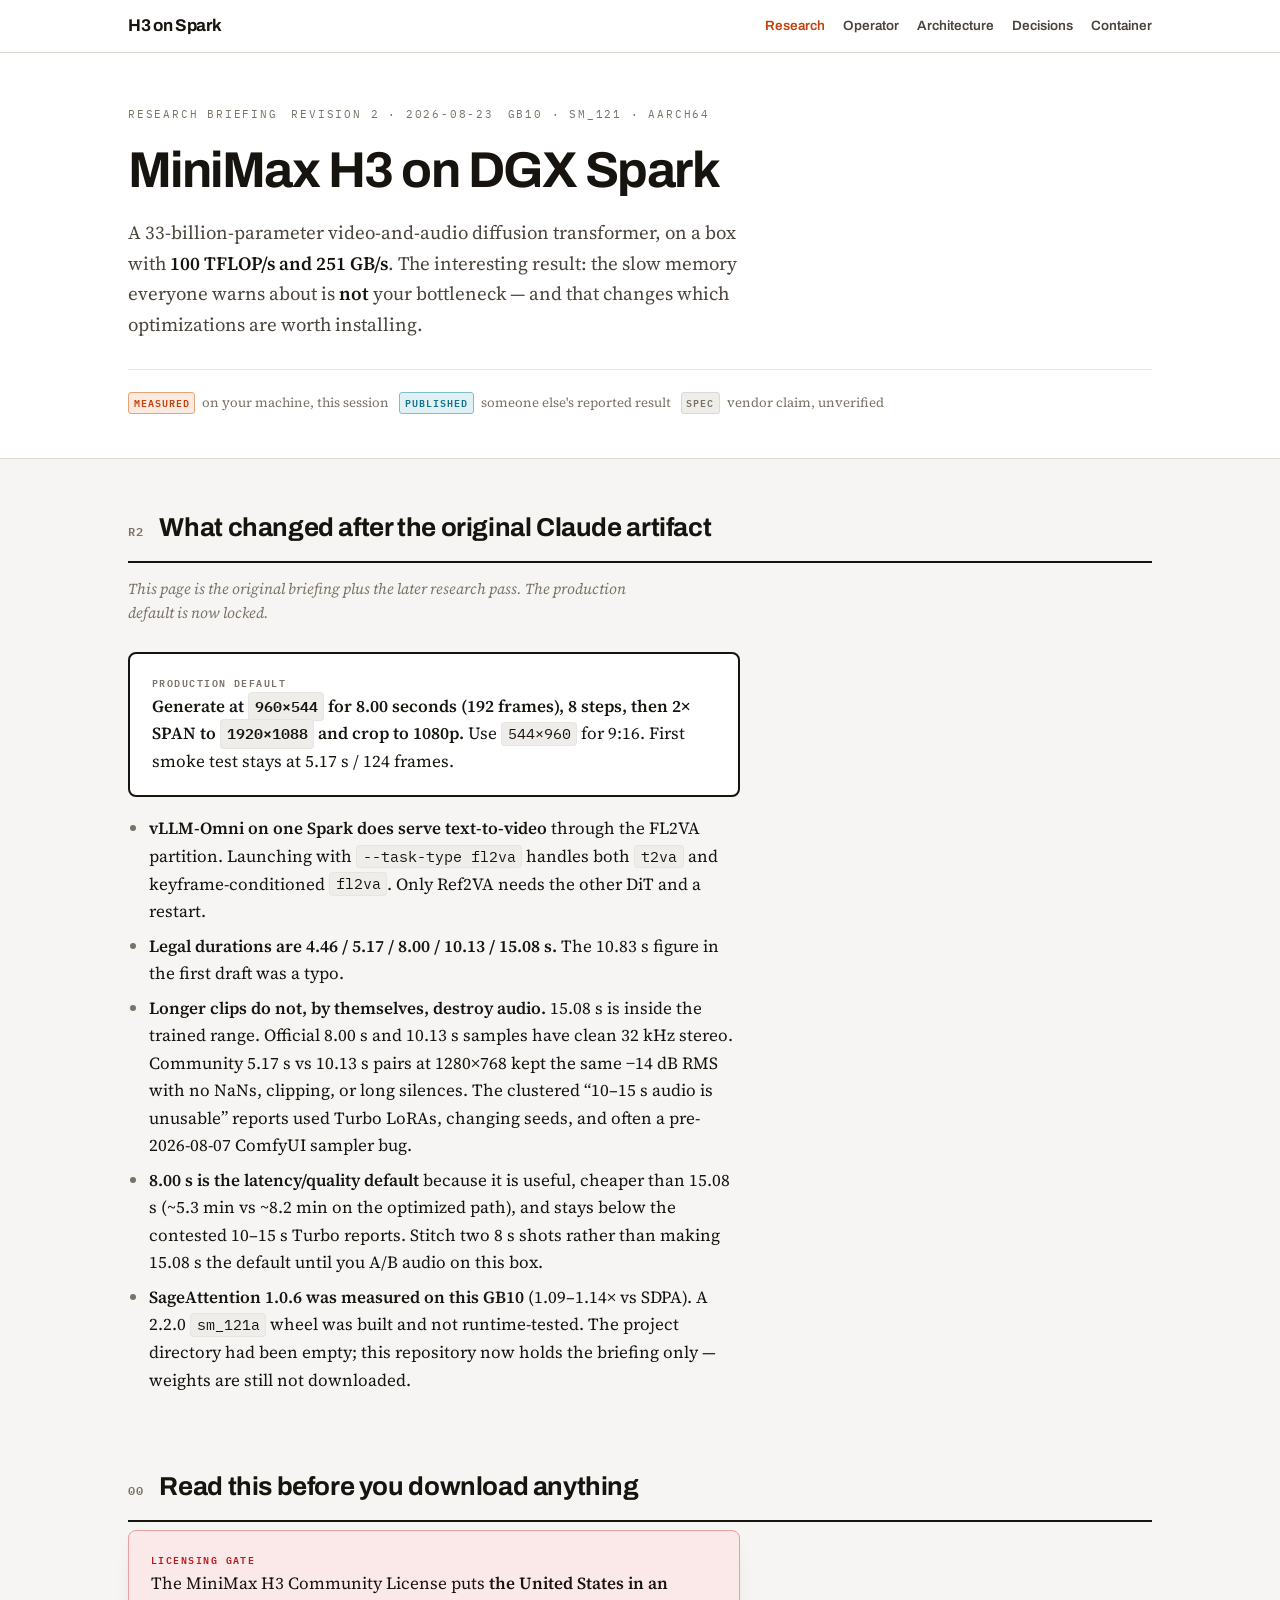
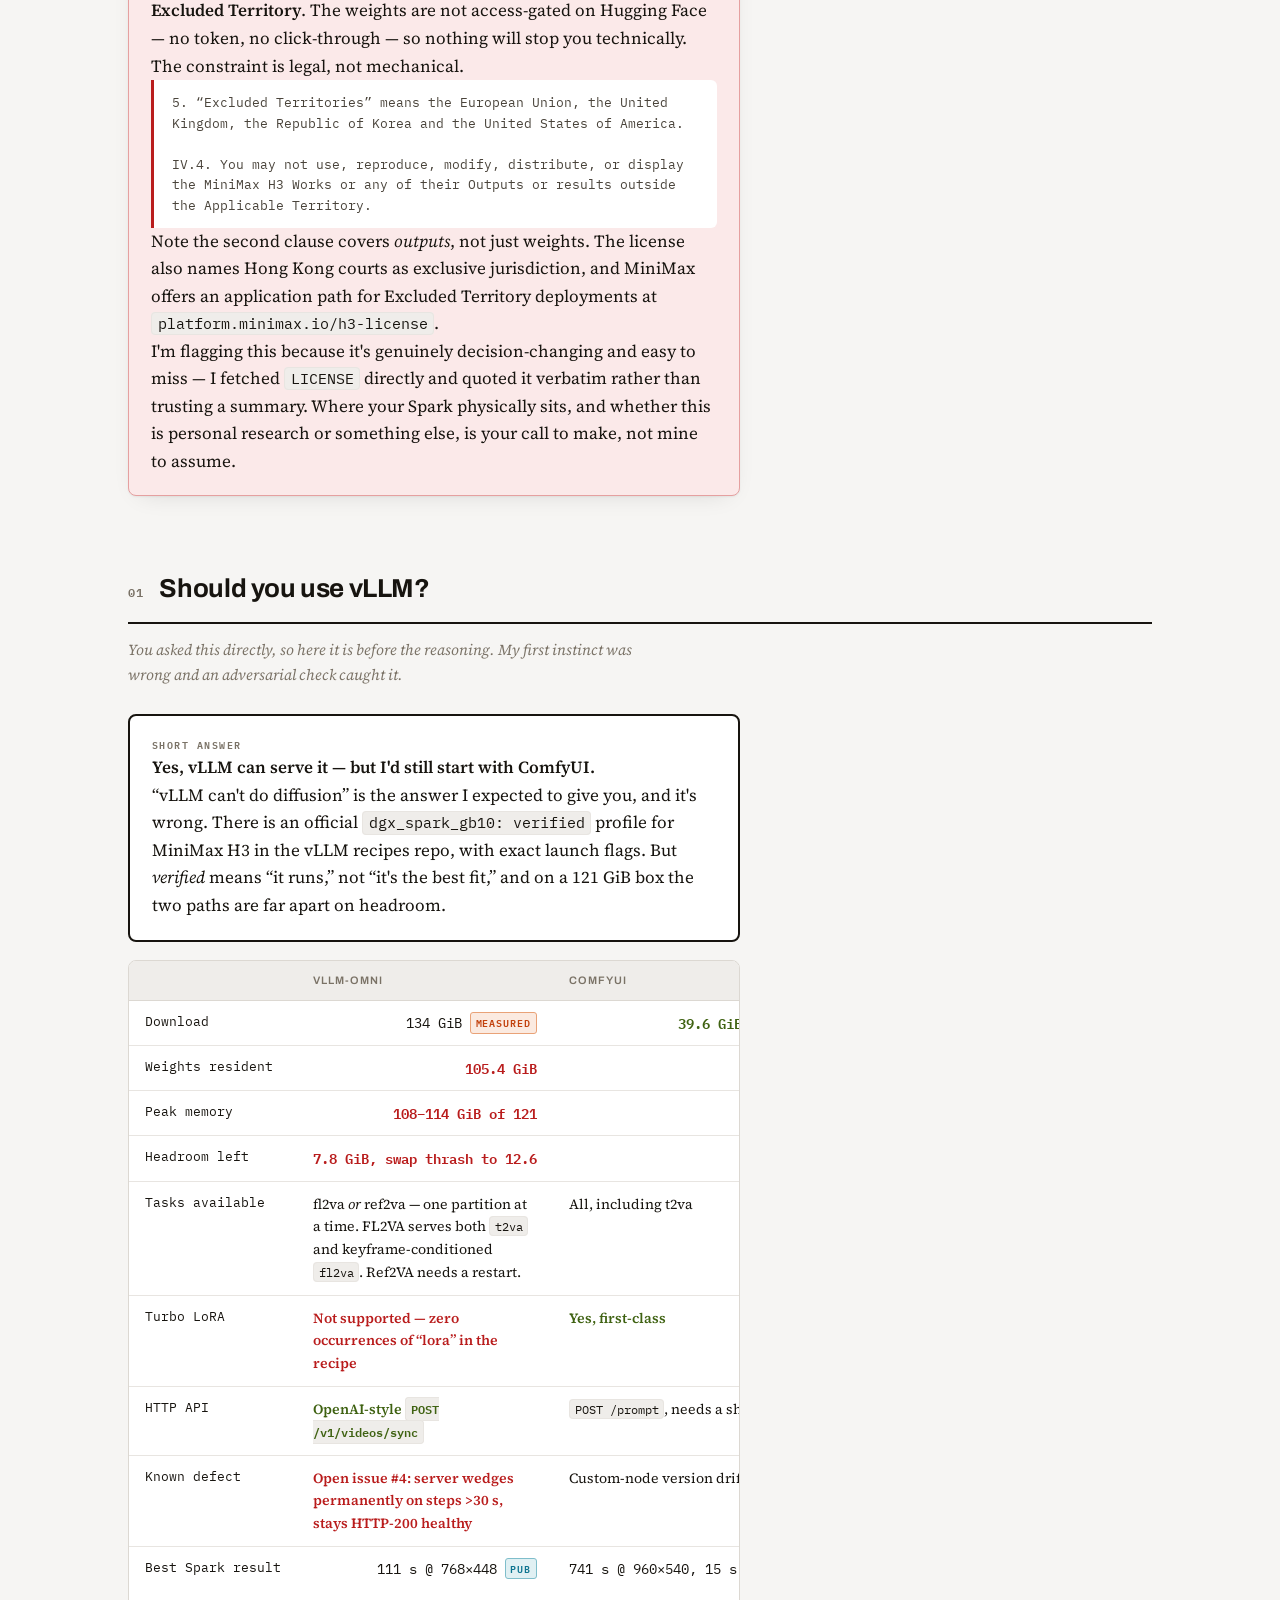
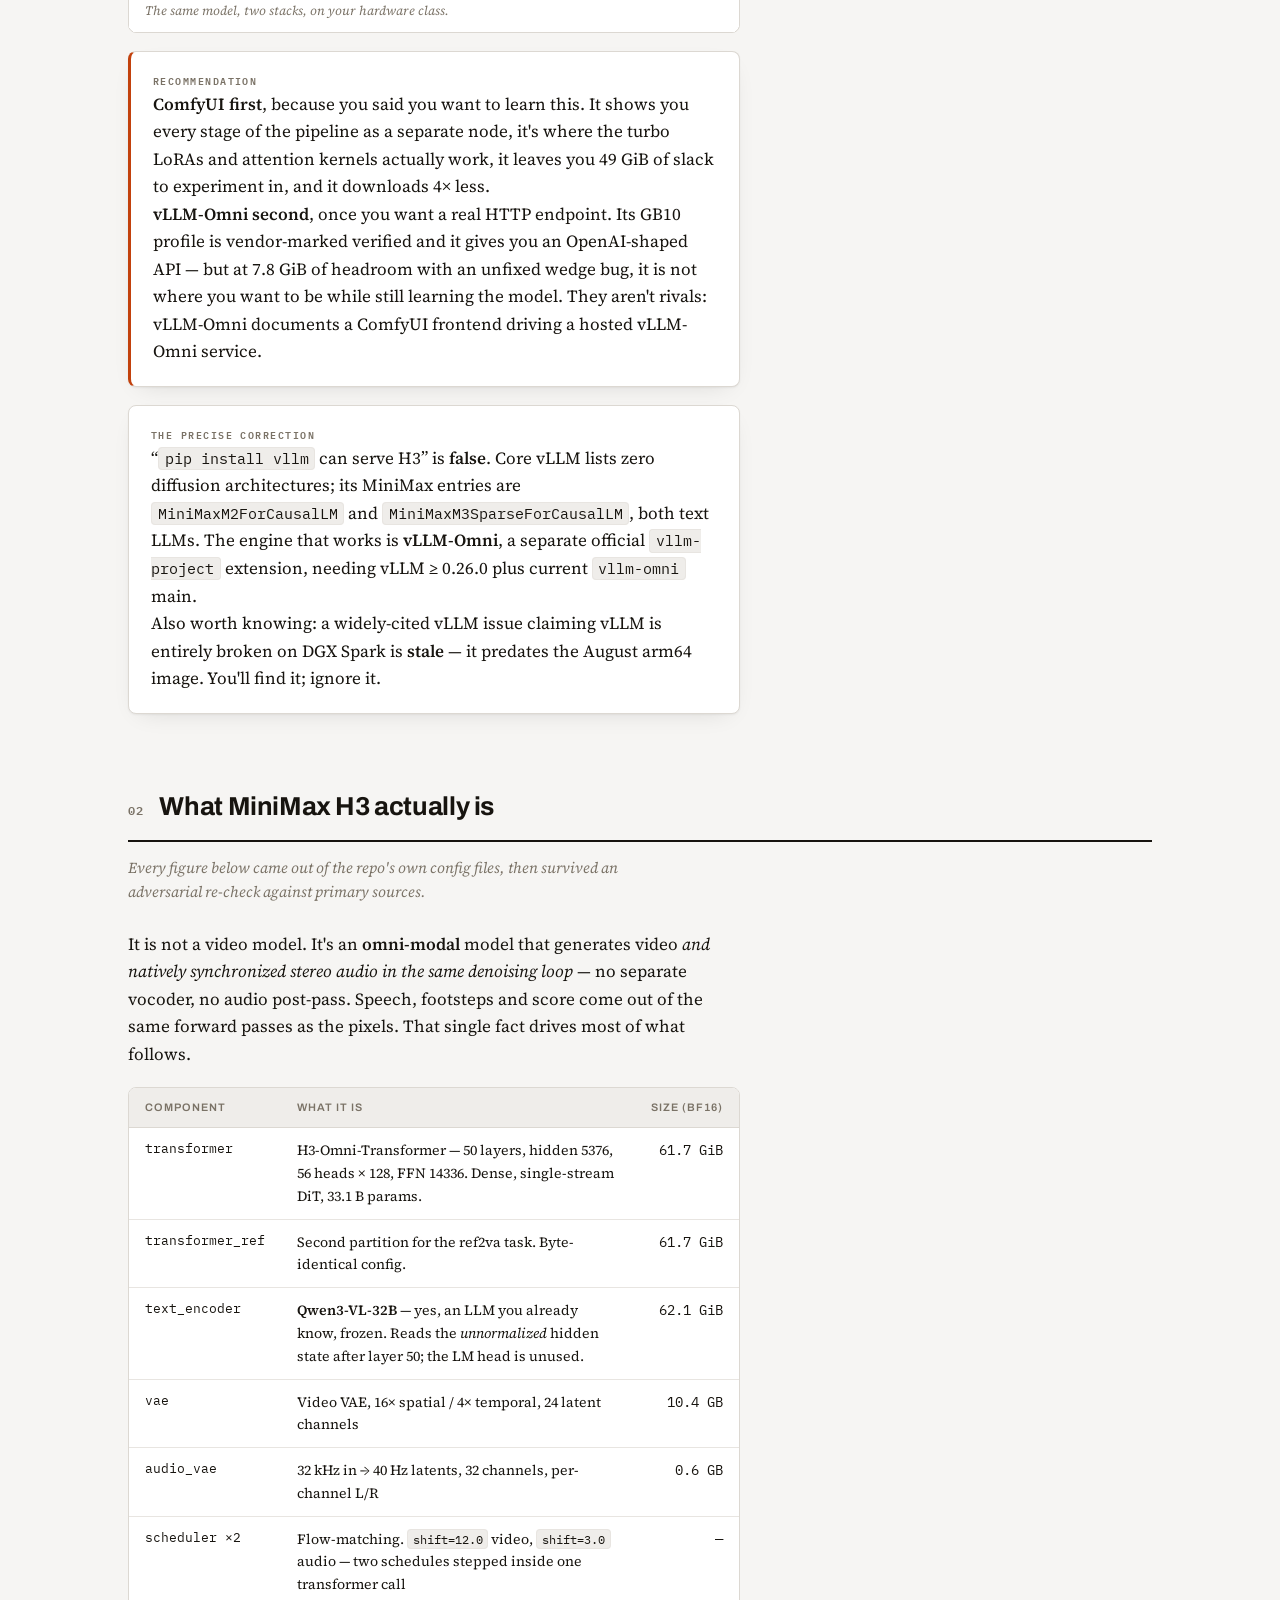
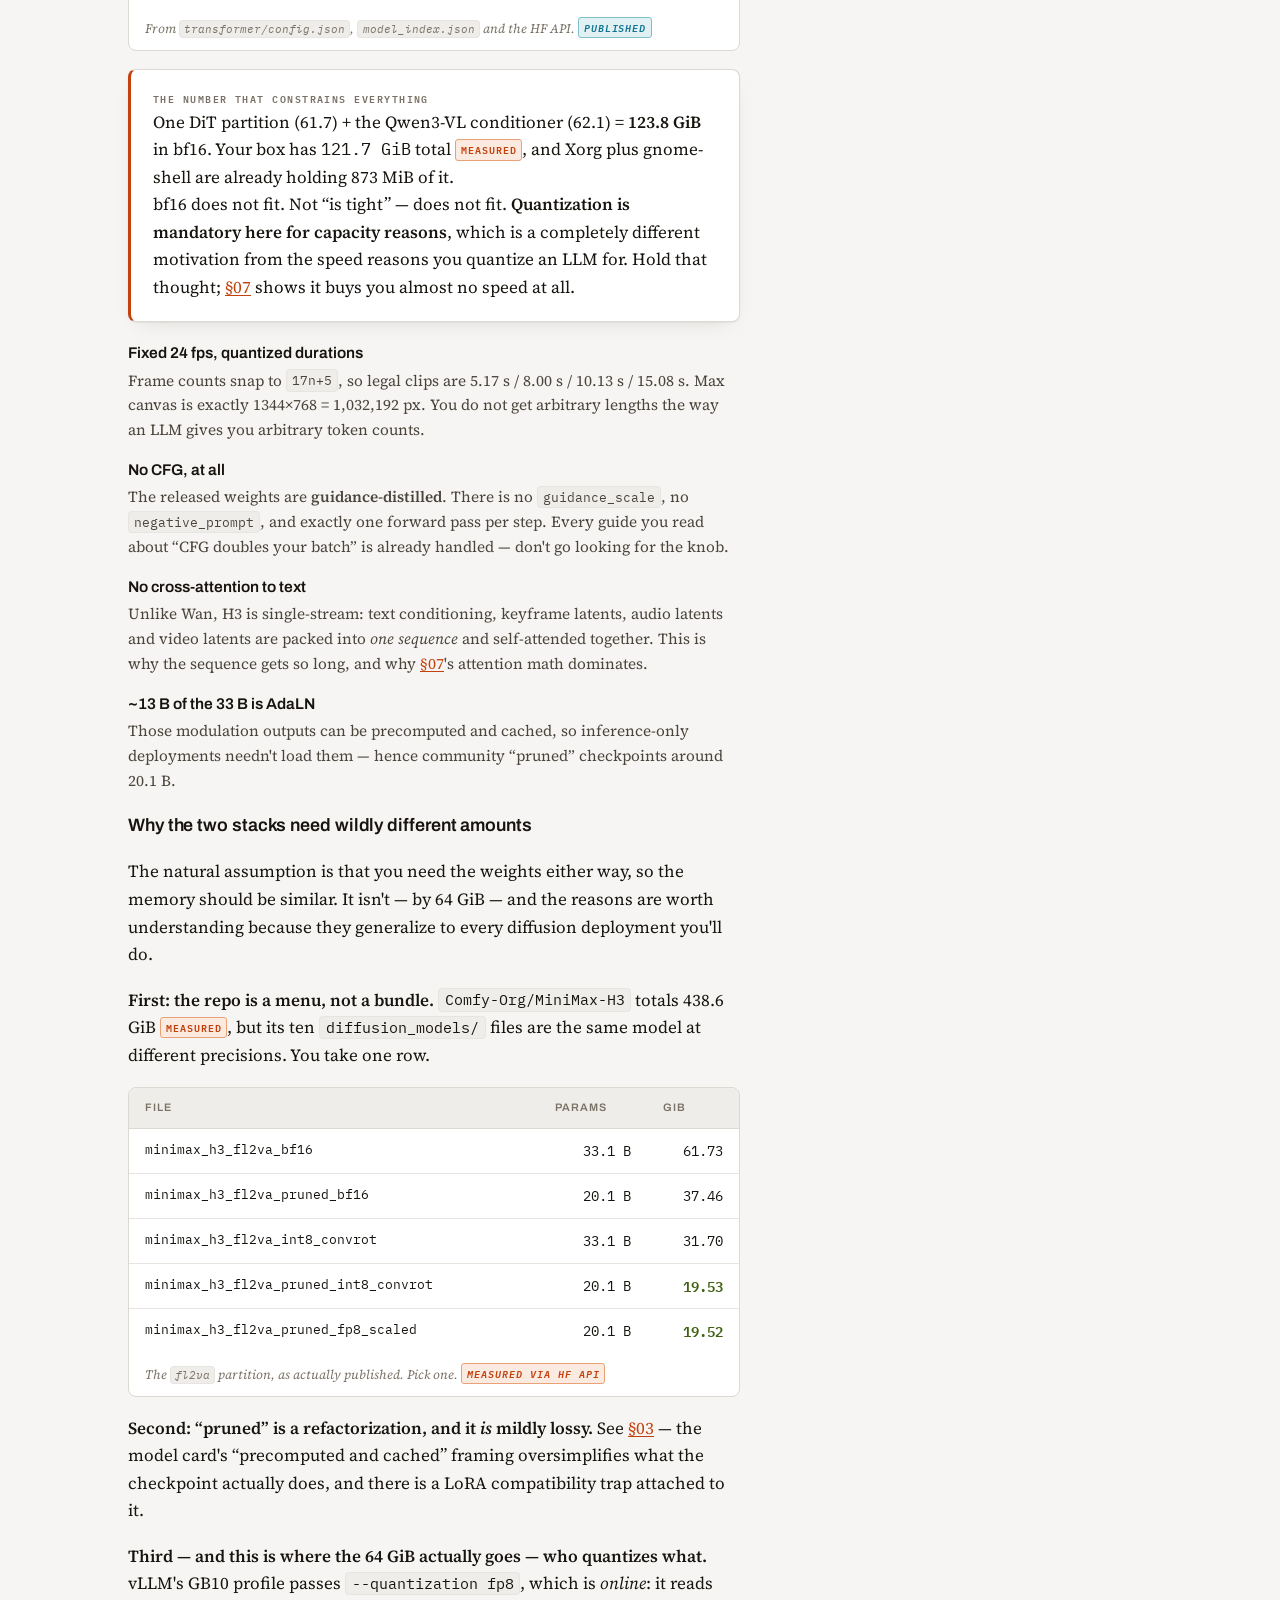
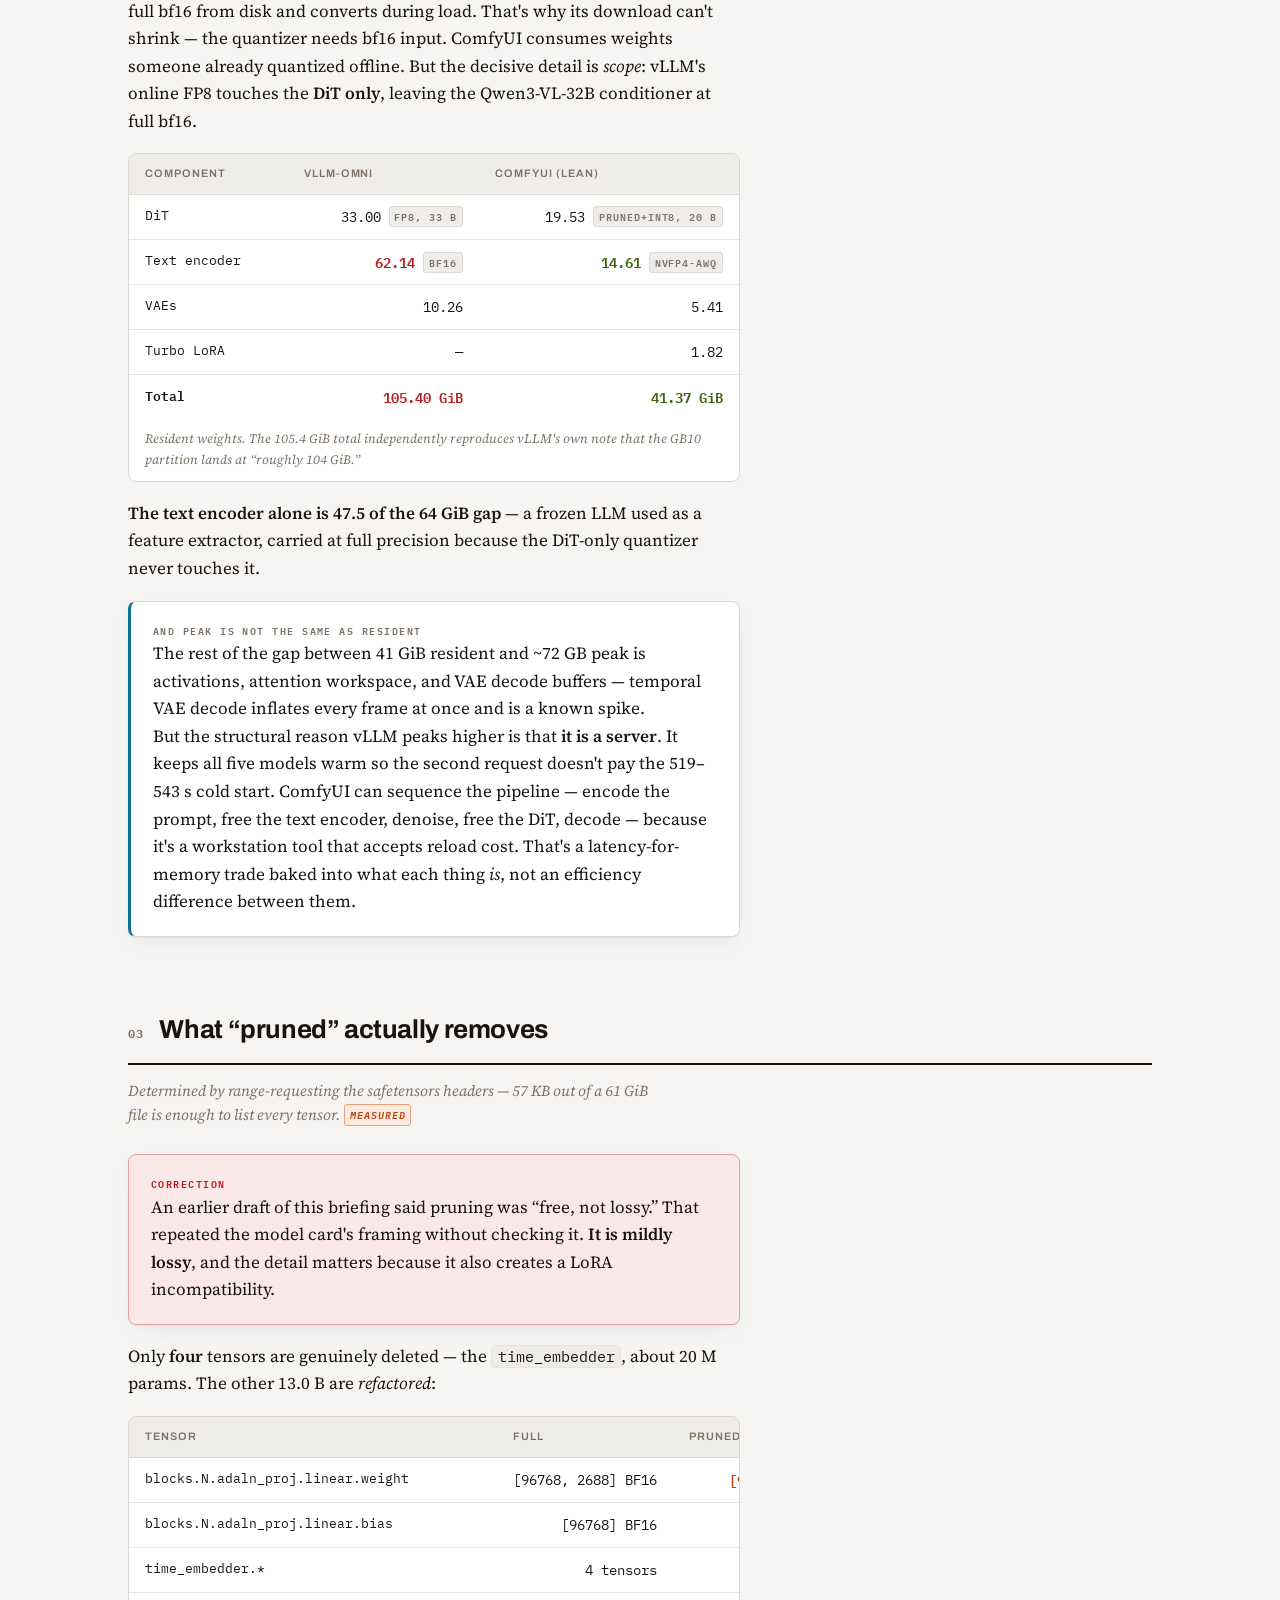
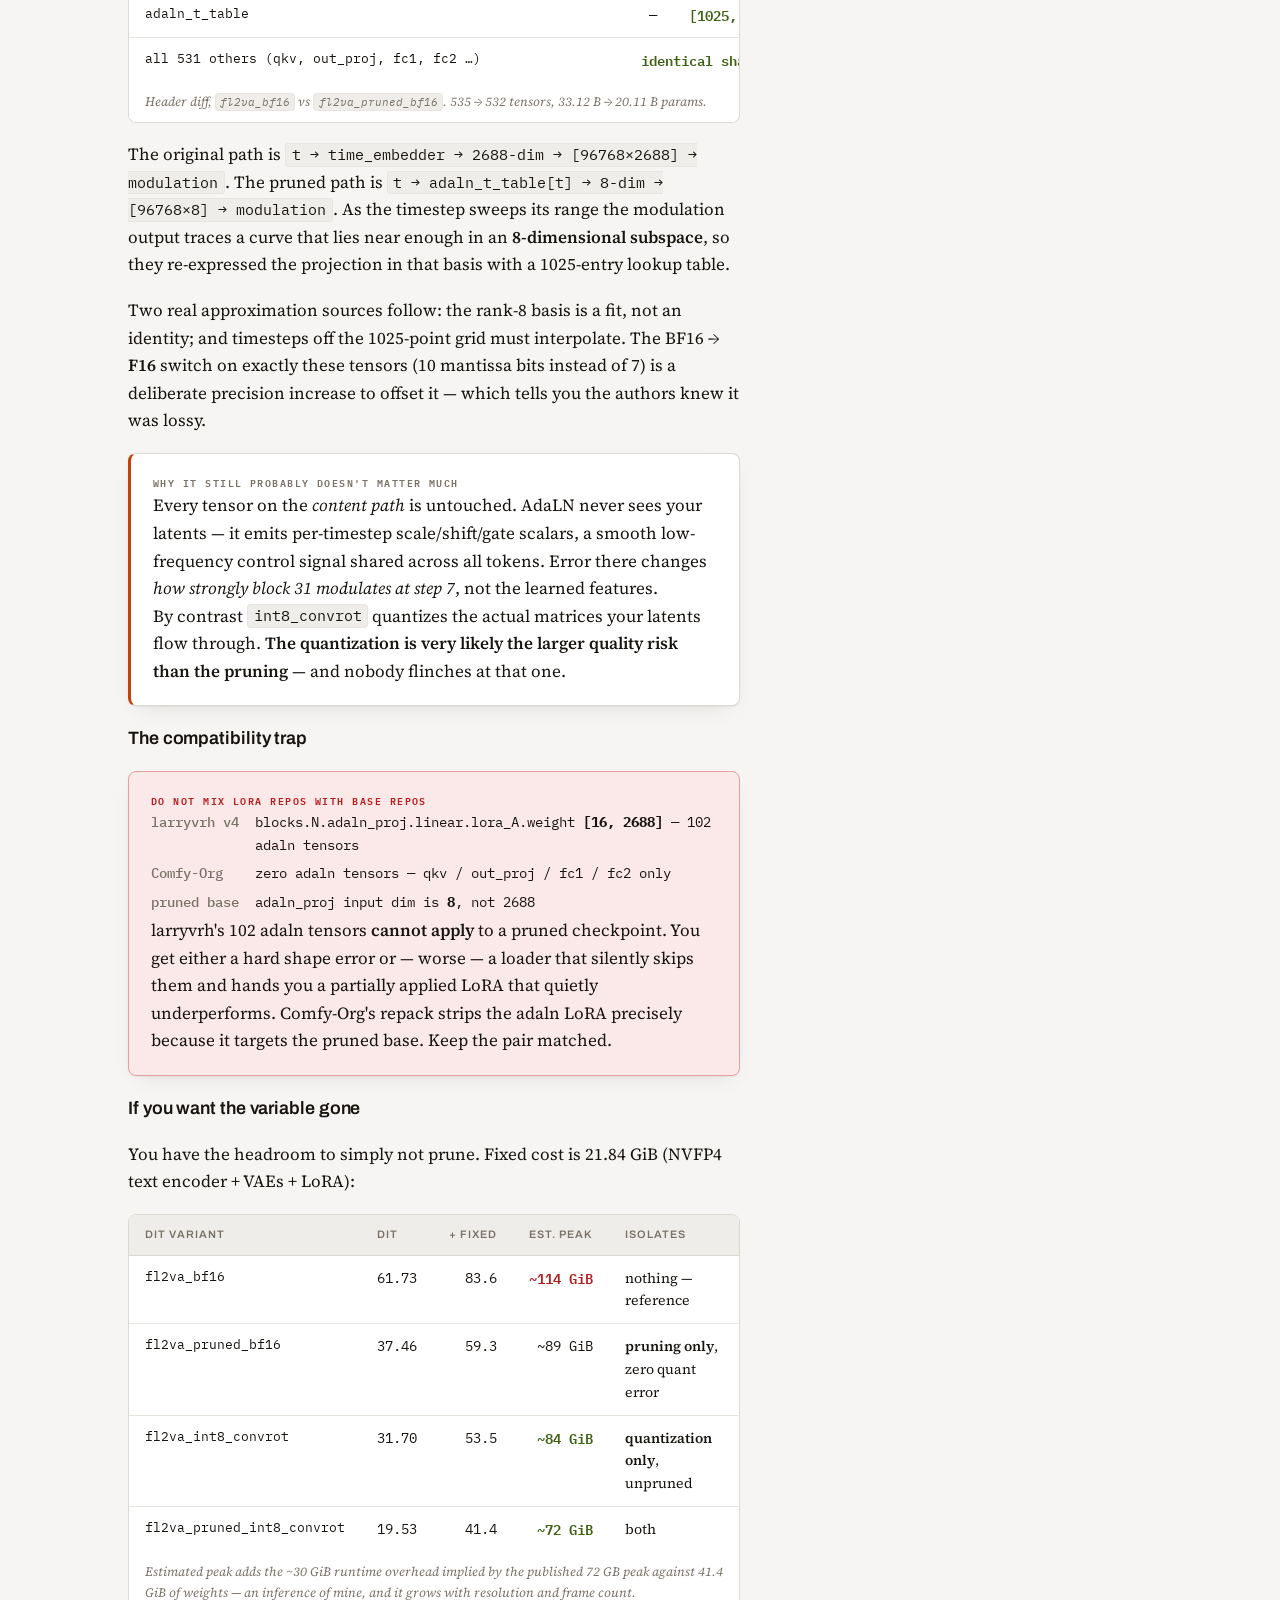
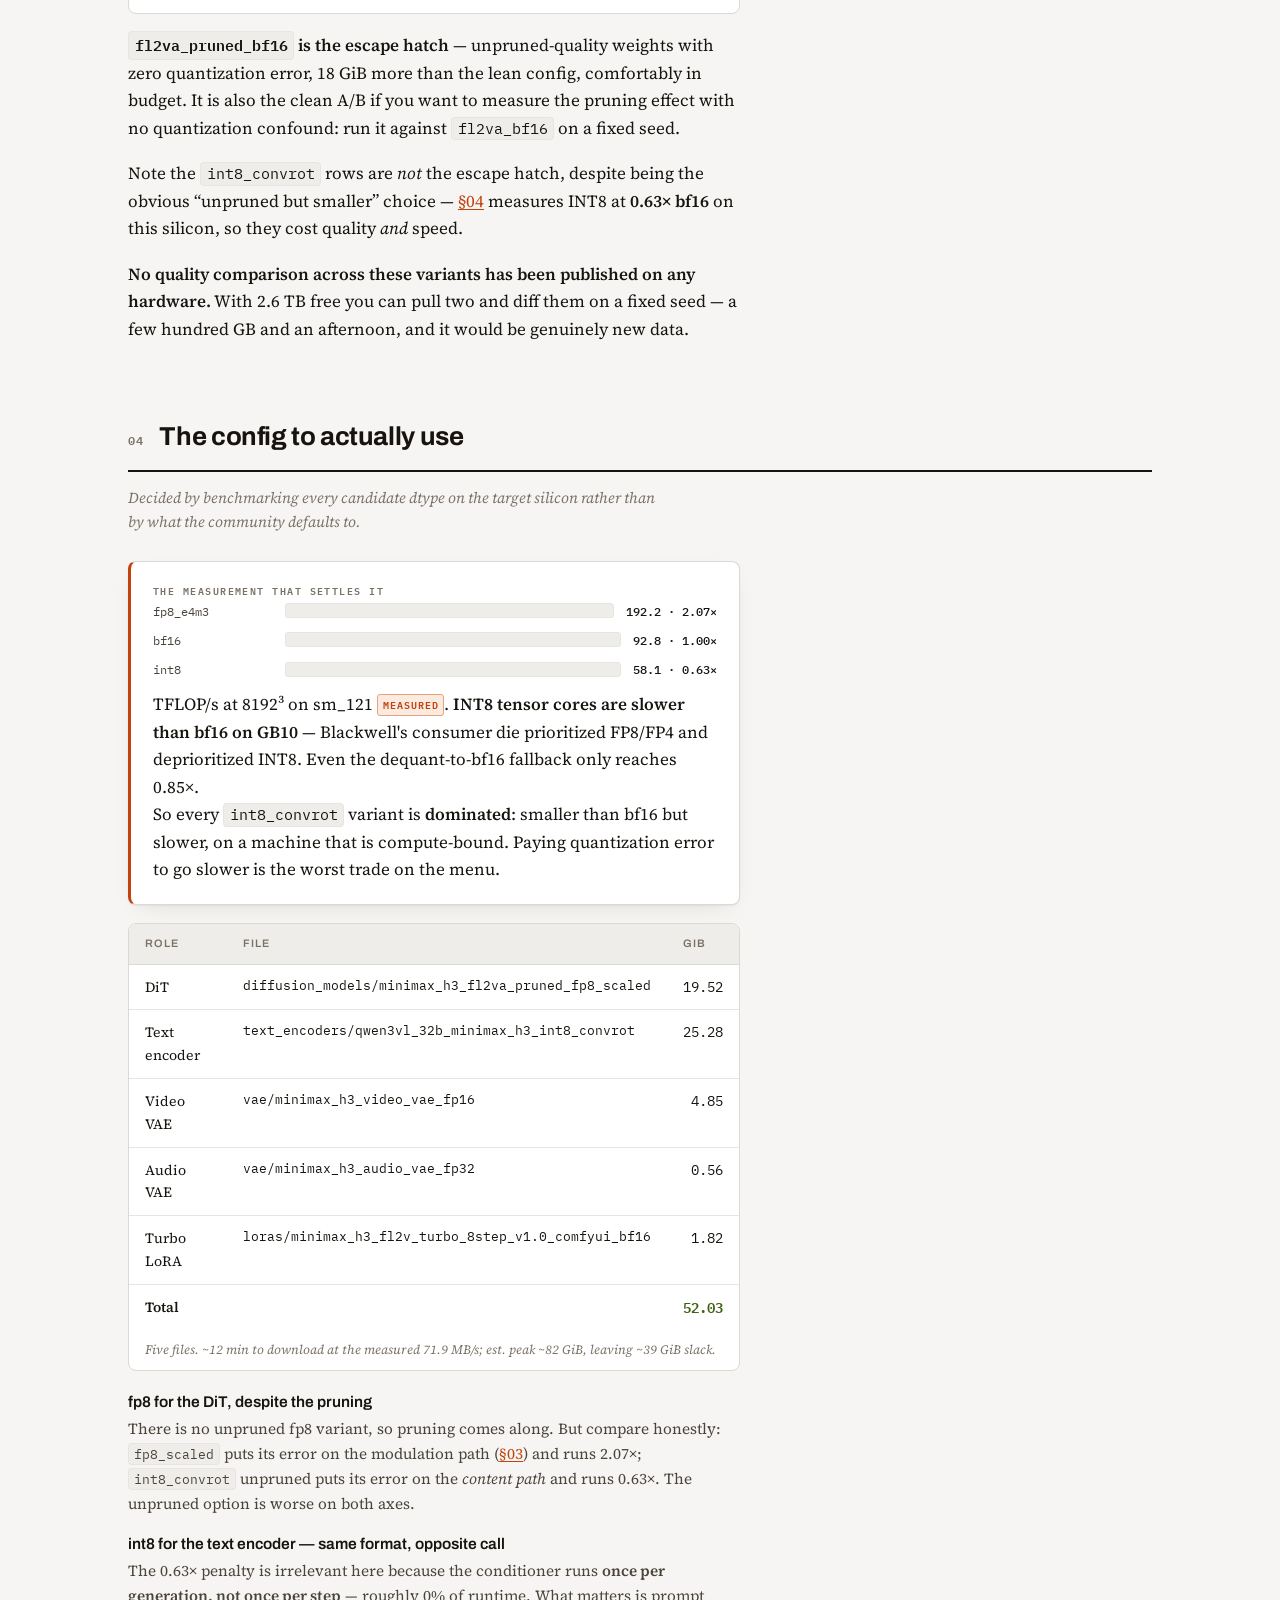
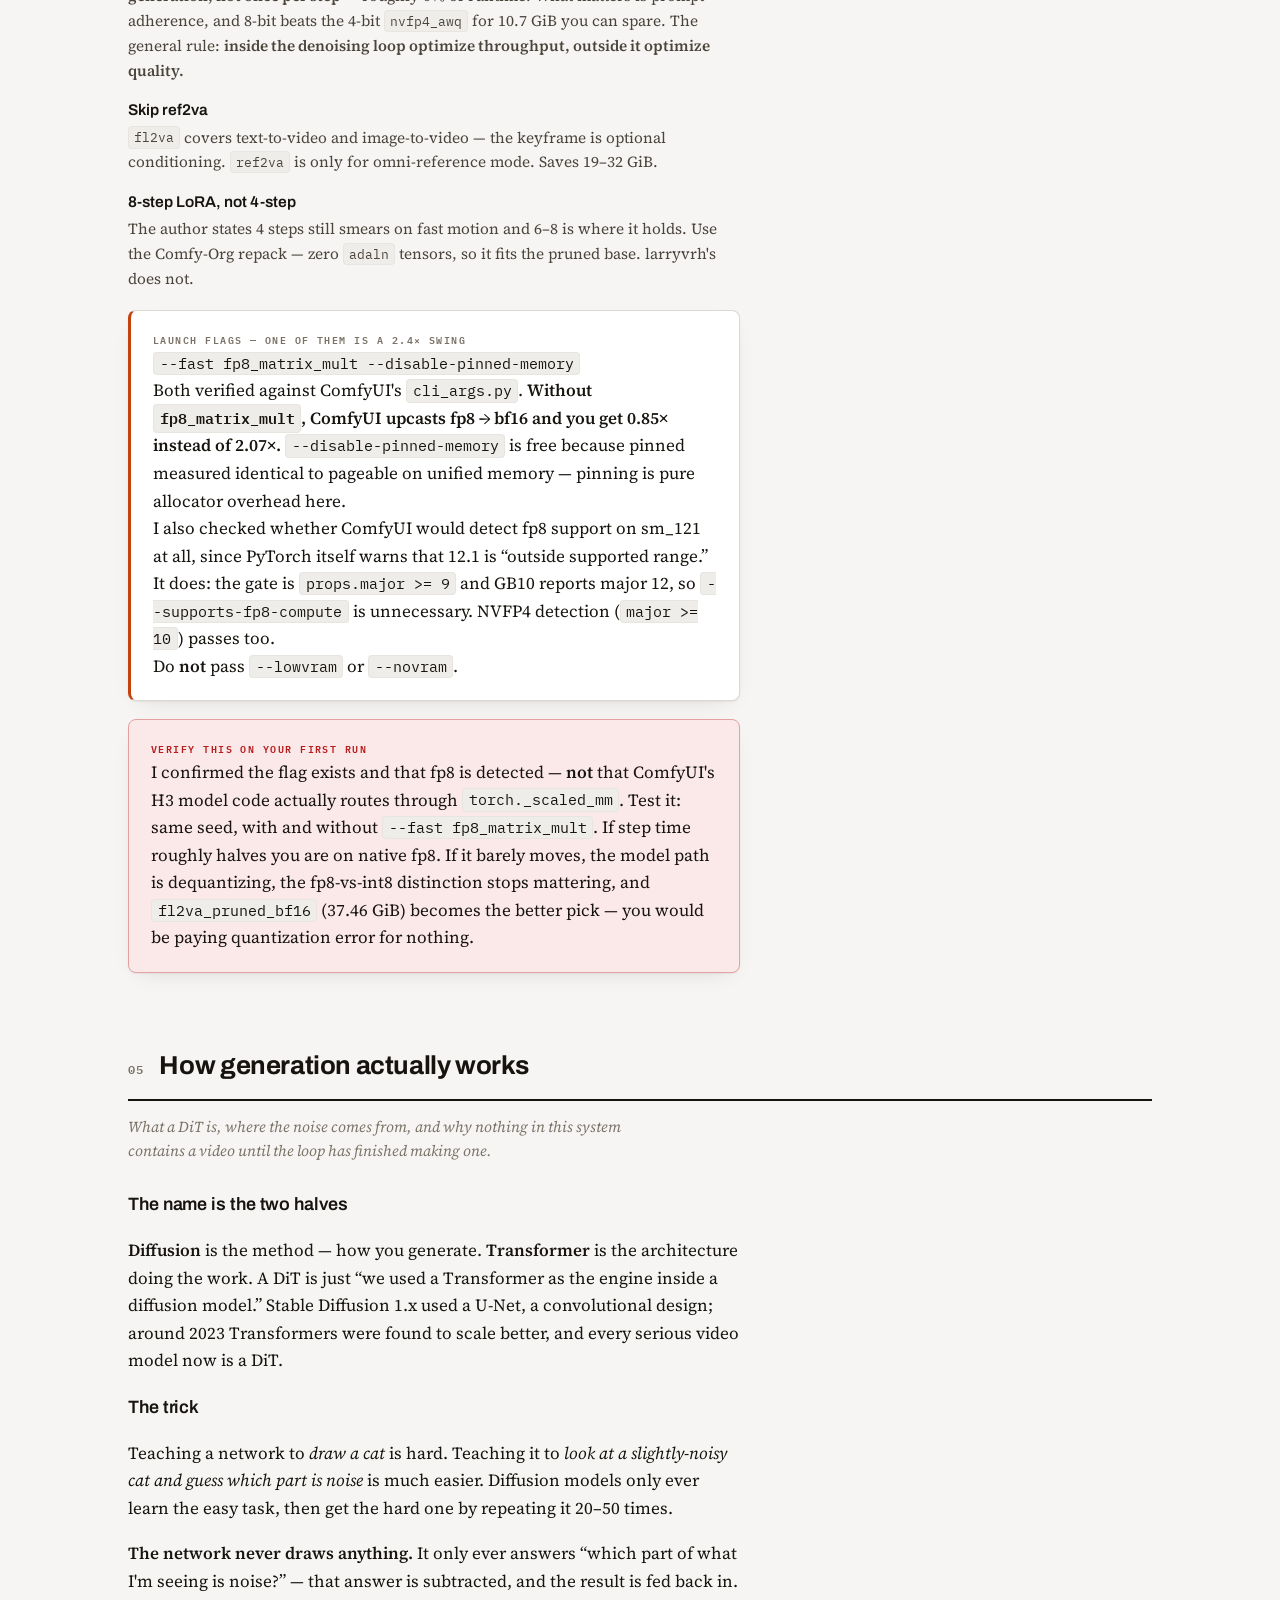
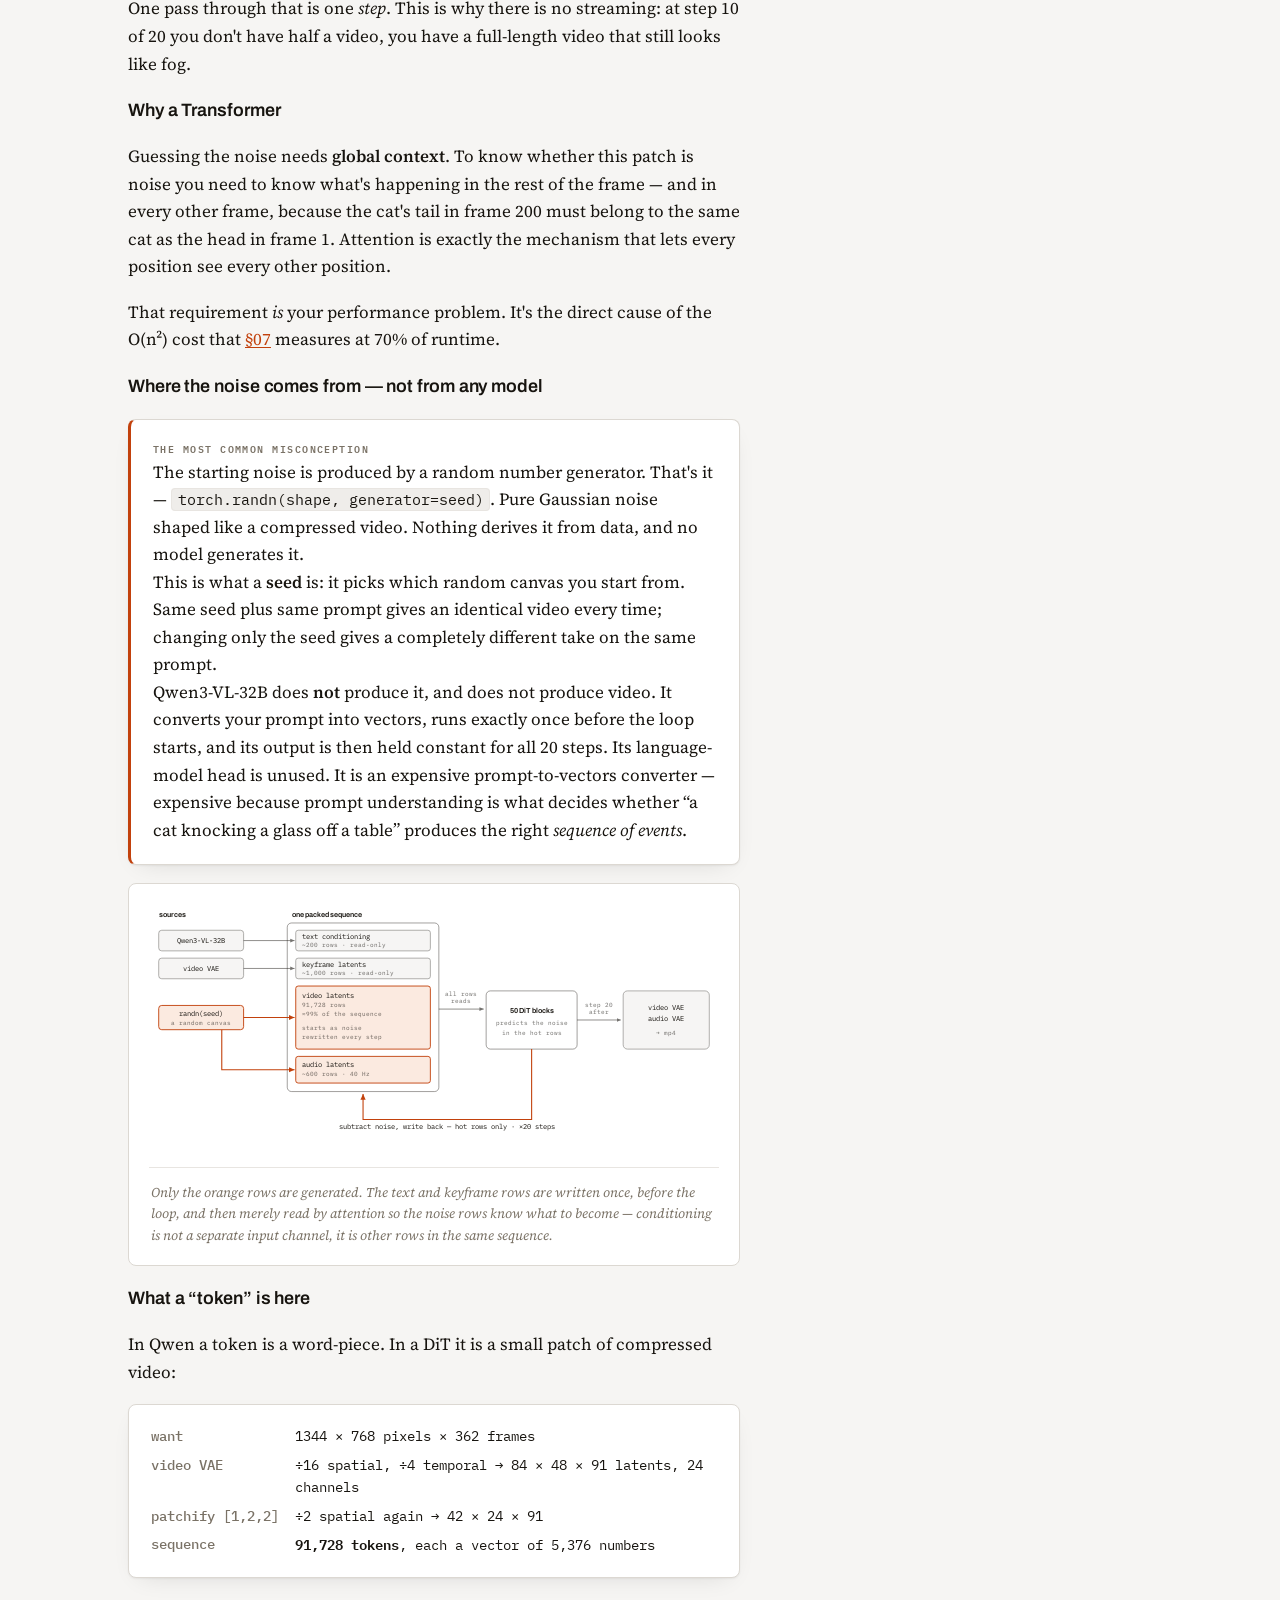
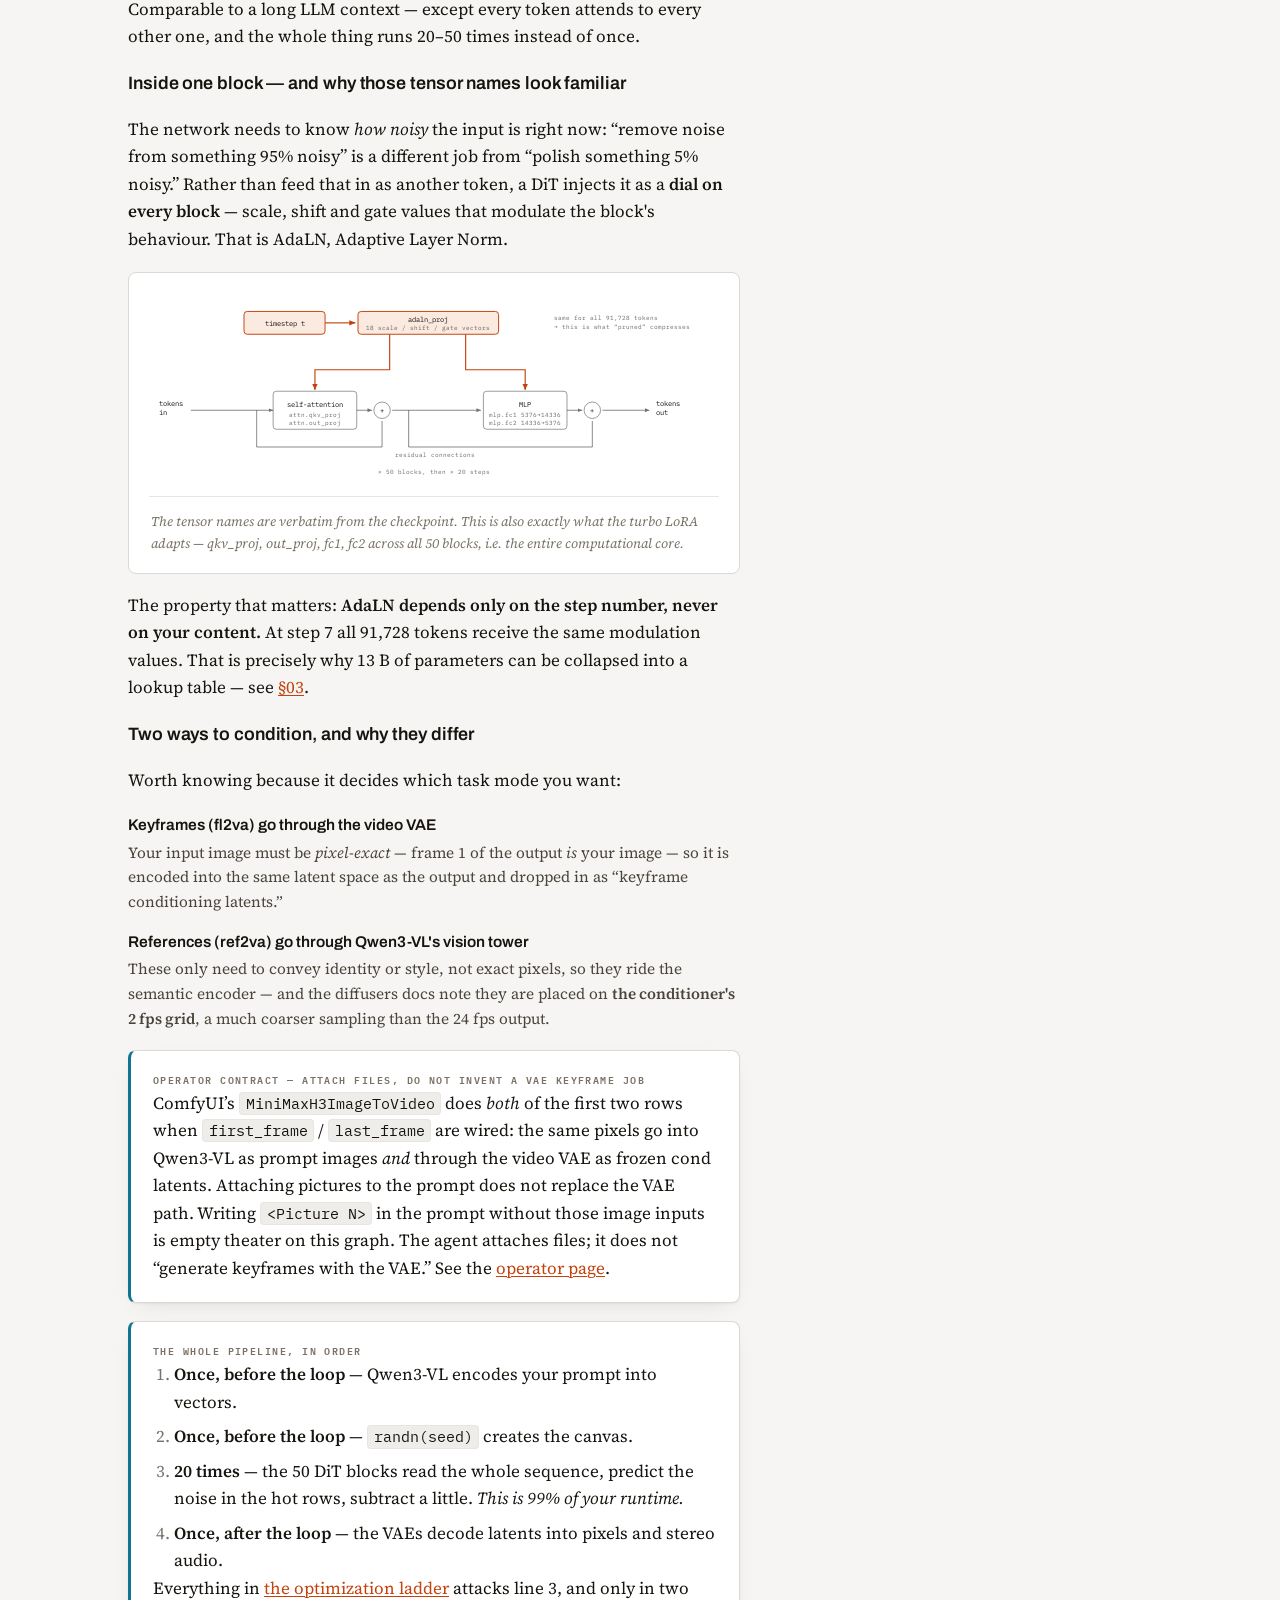
==== commit cea988bd: "Lock D-08 as the product end goal and document the FL2VA keyframe path. SSH plus an agent submits a " ====
--- a/docs/briefing.html
+++ b/docs/briefing.html
@@ -18,6 +18,7 @@
     <a class="brand" href="index.html">H3 on Spark</a>
     <div class="nav-links">
       <a href="briefing.html" class="active">Research</a>
+      <a href="design/operator.html">Operator</a>
       <a href="design/architecture.html">Architecture</a>
       <a href="design/decisions.html">Decisions</a>
       <a href="design/container.html">Container</a>
@@ -683,6 +684,16 @@
         encoder — and the diffusers docs note they are placed on <strong>the conditioner's 2 fps grid</strong>,
         a much coarser sampling than the 24 fps output.</dd></div>
     </dl>
+    <div class="box bw">
+      <div class="boxlabel">Operator contract — attach files, do not invent a VAE keyframe job</div>
+      <p>ComfyUI’s <code>MiniMaxH3ImageToVideo</code> does <em>both</em> of the first two rows when
+      <code>first_frame</code> / <code>last_frame</code> are wired: the same pixels go into Qwen3-VL
+      as prompt images <em>and</em> through the video VAE as frozen cond latents. Attaching pictures
+      to the prompt does not replace the VAE path. Writing <code>&lt;Picture N&gt;</code> in the
+      prompt without those image inputs is empty theater on this graph. The agent attaches files;
+      it does not “generate keyframes with the VAE.” See the
+      <a href="design/operator.html">operator page</a>.</p>
+    </div>
 
     <div class="box bw">
       <div class="boxlabel">The whole pipeline, in order</div>
@@ -1181,7 +1192,7 @@
         <dl class="rec">
           <dt>Why</dt><dd>4× smaller download, <strong>41 GiB resident vs 105 GiB</strong>, supports the turbo LoRA and the whole optimization ladder, and leaves ~49 GiB to experiment in.</dd>
           <dt>Rejected</dt><dd><strong>vLLM-Omni</strong> — vendor-marked <code>dgx_spark_gb10: verified</code> and gives an OpenAI-shaped API, but 7.8 GiB headroom, observed swap thrash, one DiT partition at a time, no LoRA support, and an unfixed wedge bug. FL2VA <em>does</em> serve text-to-video.</dd>
-          <dt>Reverses if</dt><dd>A production HTTP endpoint becomes the priority over experimentation — then vLLM-Omni, or ComfyUI behind a FastAPI shim.</dd>
+          <dt>Reverses if</dt><dd>Multi-user or internet serving becomes the priority over experimentation — then vLLM-Omni, or ComfyUI behind a queue shim. A local agent talking to ComfyUI <code>POST /prompt</code> is D-08, not a switch to vLLM.</dd>
         </dl>
       </div>
     </div>
@@ -1280,6 +1291,20 @@
           <dt>Rejected</dt><dd><strong>15.08 s as the default</strong> — inside the trained range, but ~55% slower and where most unusable-audio reports cluster. <strong>Native 1280×720 or 1344×768</strong> — slower than 960×544 plus SPAN, and nearer the ~1 MP few-step audio-corruption reports.</dd>
           <dt>Smoke test</dt><dd>First run: <strong>5.17 s / 124 frames</strong> at the same 960×544 / 8-step recipe. Seed-hunting may drop to 4 steps only if the clip is silent.</dd>
           <dt>Reverses if</dt><dd>A same-seed, same-step, same-resolution A/B on this box shows 8.00 s audio clearly worse than 5.17 s. Then drop the default to 5.17 s and stitch. If 2× SPAN looks soft, step generate-resolution to 1216×672, not native 720p.</dd>
+        </dl>
+      </div>
+    </div>
+
+    <div class="adr">
+      <header><span class="id">D-08</span><h3>SSH + agent against a long-lived ComfyUI</h3>
+        <span class="status s-adopt">adopted — product end goal</span></header>
+      <div class="inner">
+        <dl class="rec">
+          <dt>Why</dt><dd>After deploy, the operator SSHs into the Spark and asks Cursor or Claude to generate. The agent patches a <strong>locked</strong> workflow and <code>POST</code>s it to ComfyUI on 8188. Weights stay resident. The browser UI is optional.</dd>
+          <dt>Accepted limit</dt><dd><strong>One GPU job at a time.</strong> This is a local box. A second <code>POST /prompt</code> waits in ComfyUI’s queue. That is the product, not a defect.</dd>
+          <dt>Rejected</dt><dd>Starting a new ComfyUI per video. Inventing a new DAG for a normal generate. Treating vLLM-Omni or a public HTTP API as the first product.</dd>
+          <dt>Reverses if</dt><dd>The product becomes a multi-user service. Then revisit D-01. The generation pipeline inside one job does not change.</dd>
+          <dt>Full contract</dt><dd><a href="design/operator.html">Operator page</a> · working notes in <code>design/operator.md</code>.</dd>
         </dl>
       </div>
     </div>
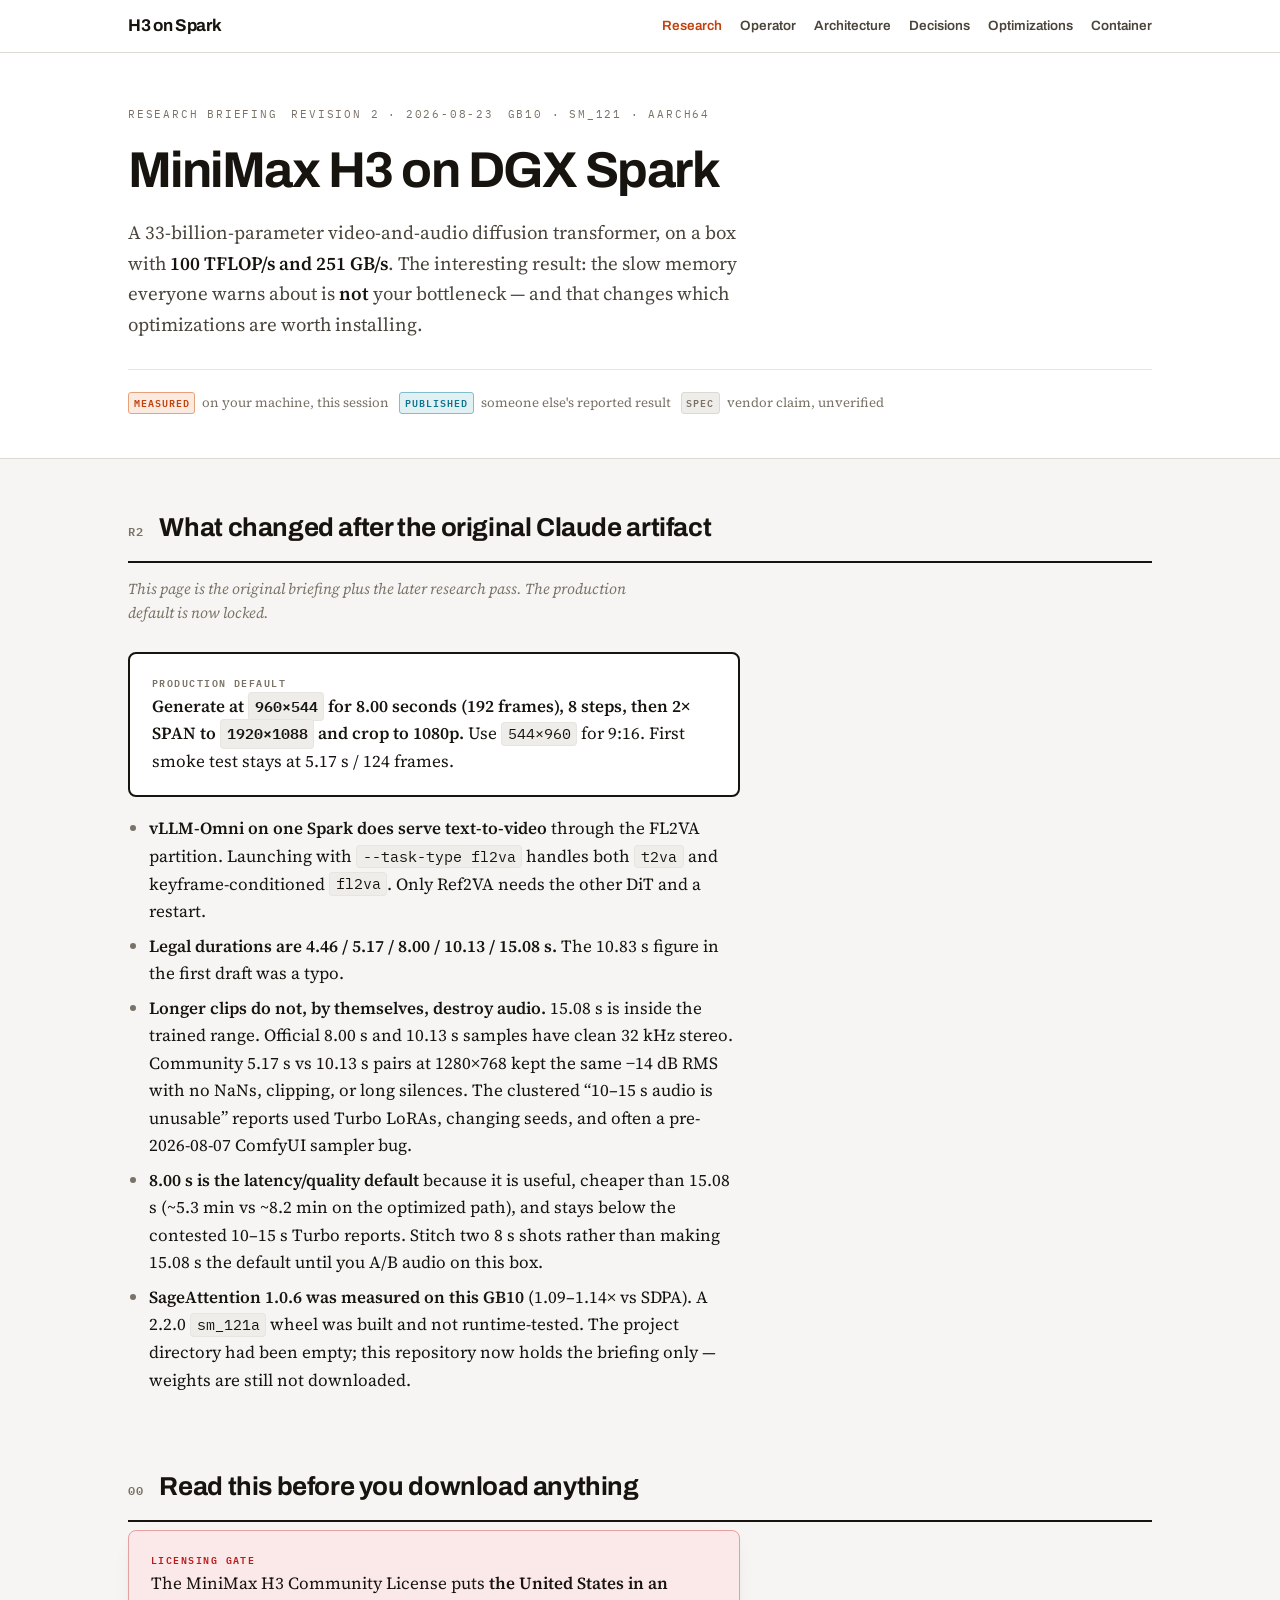
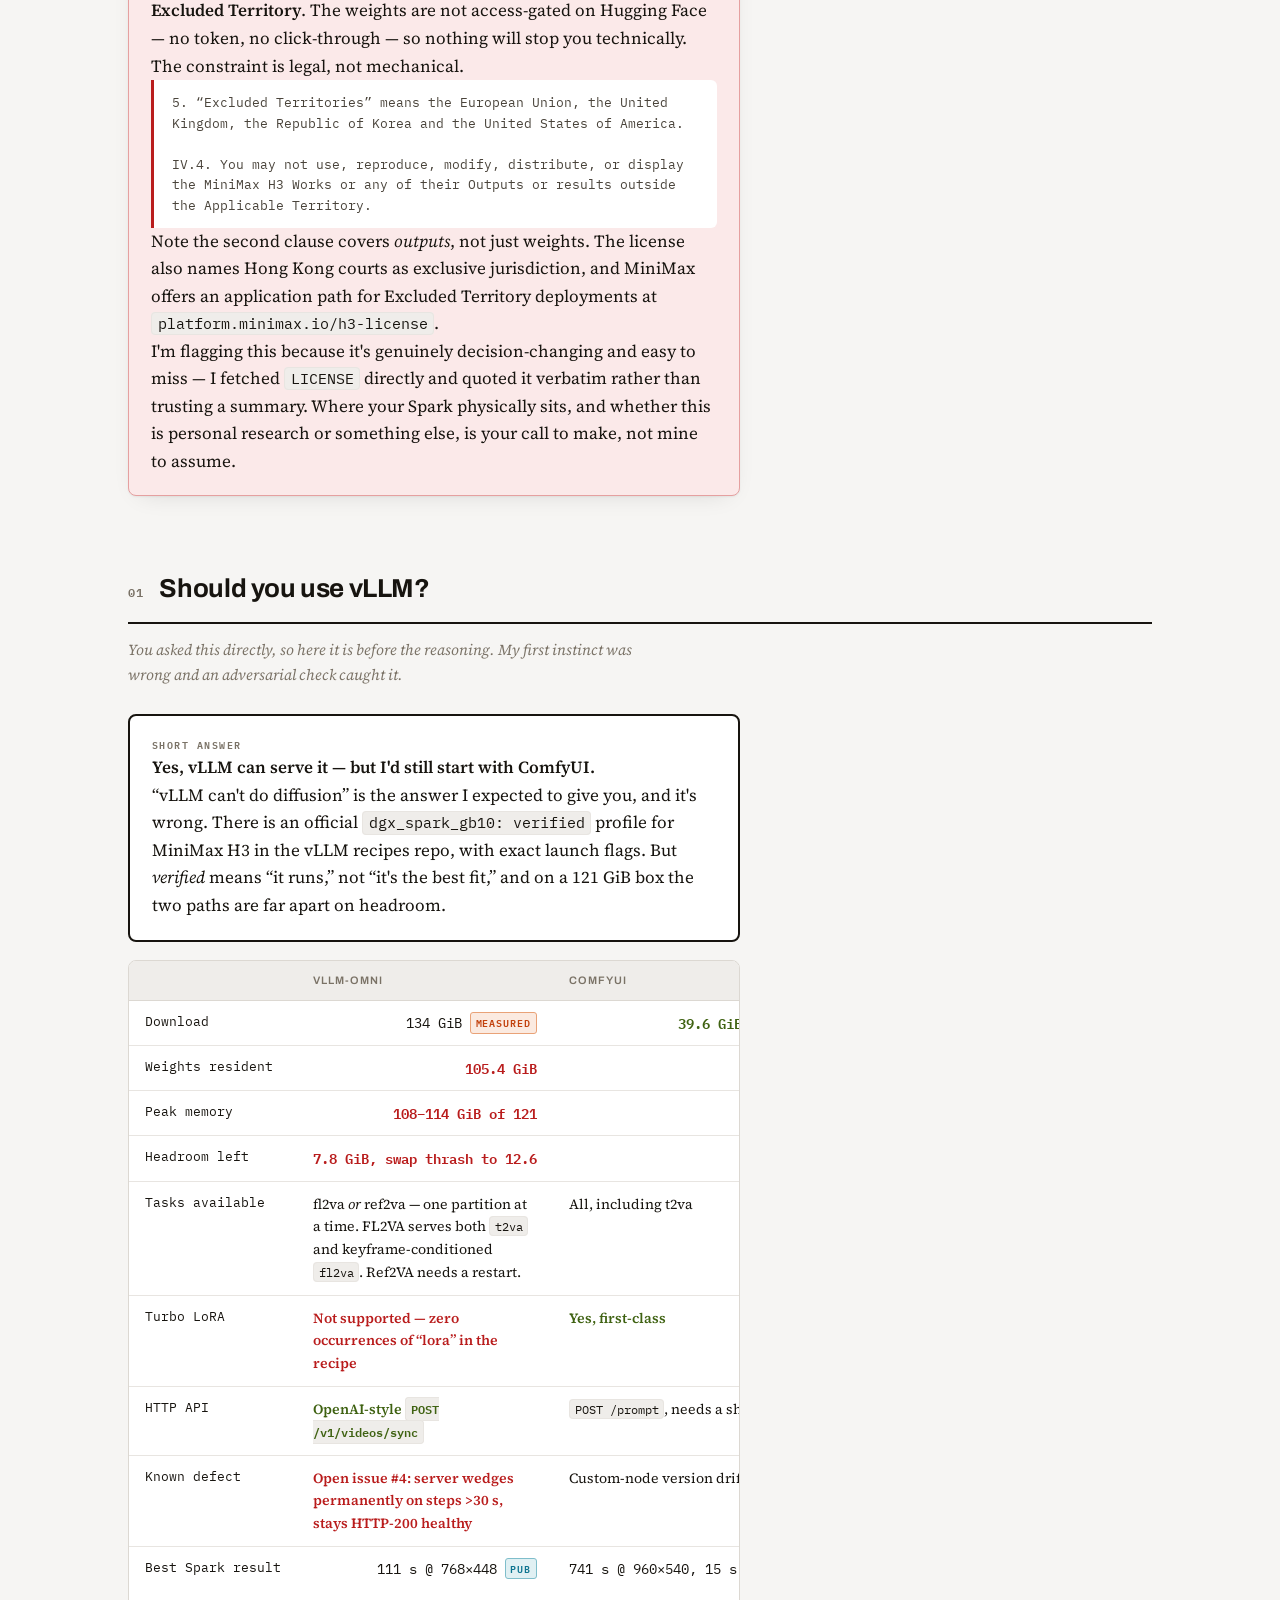
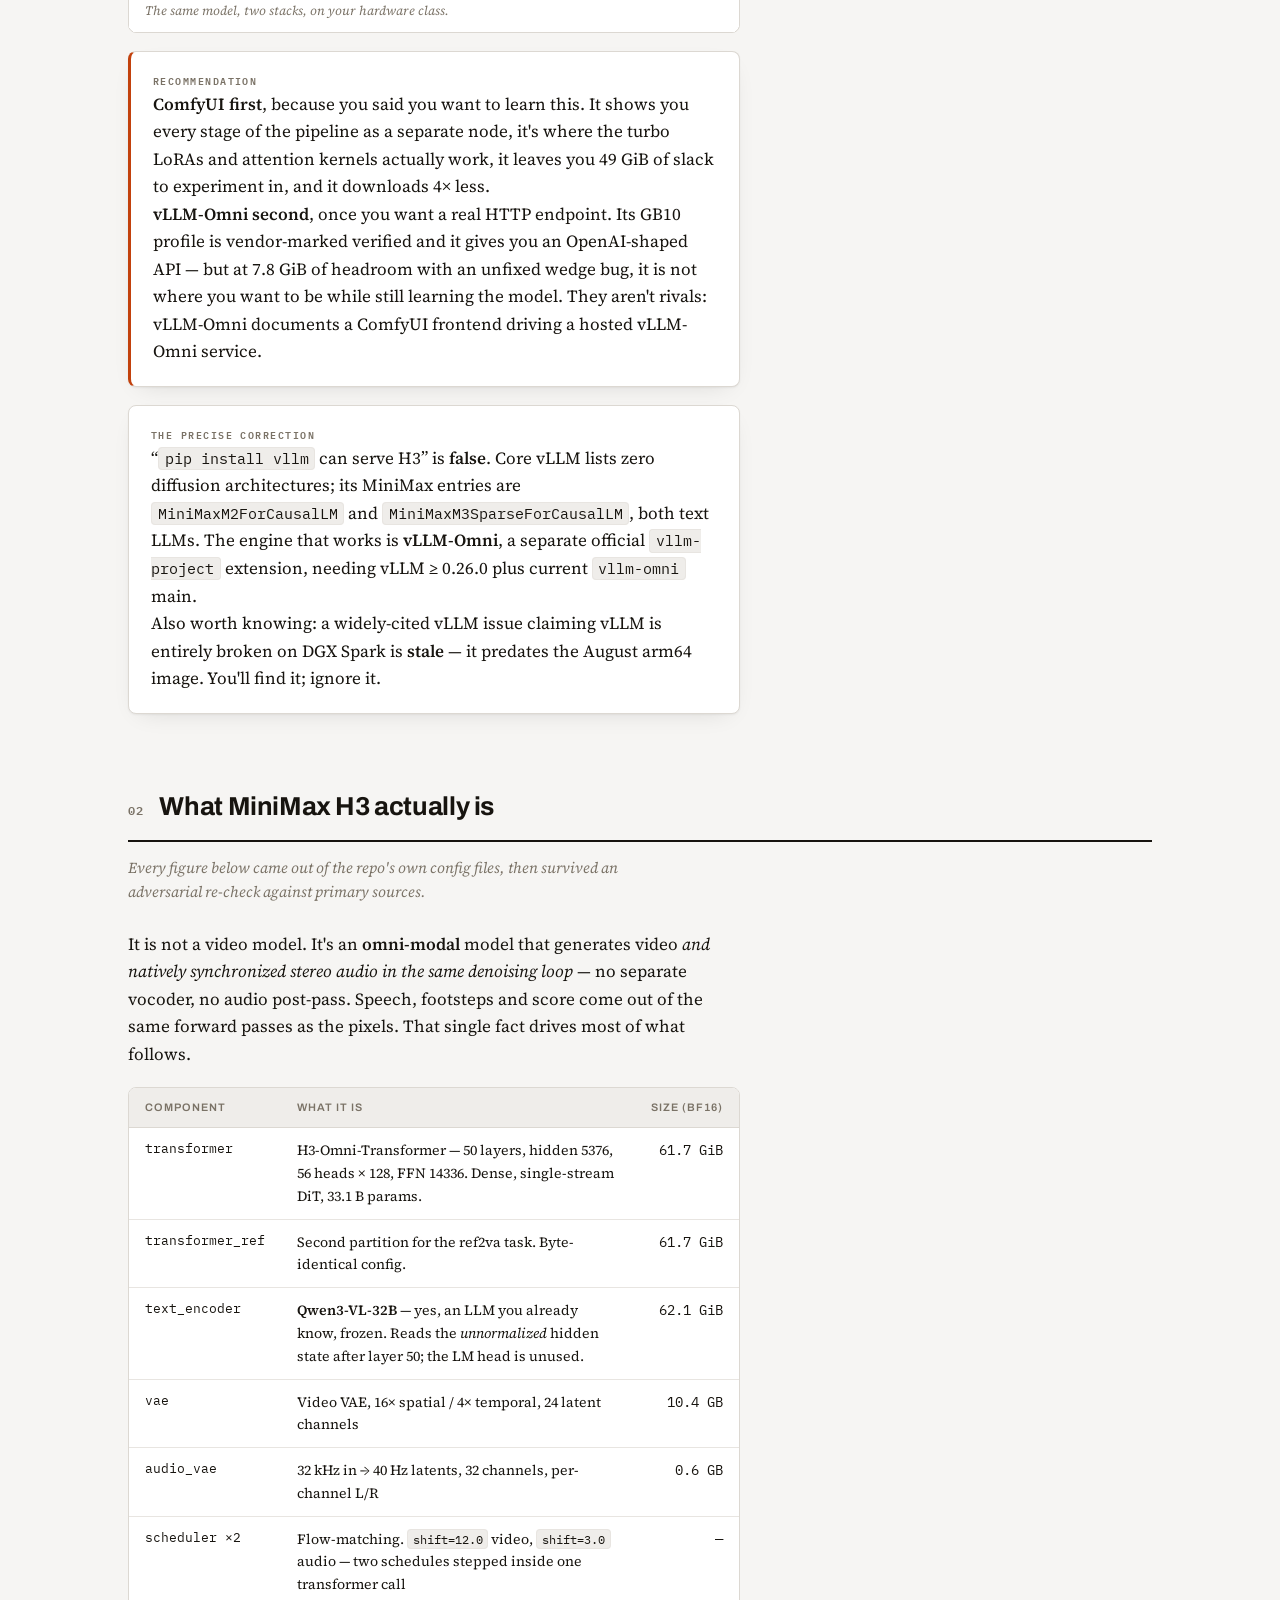
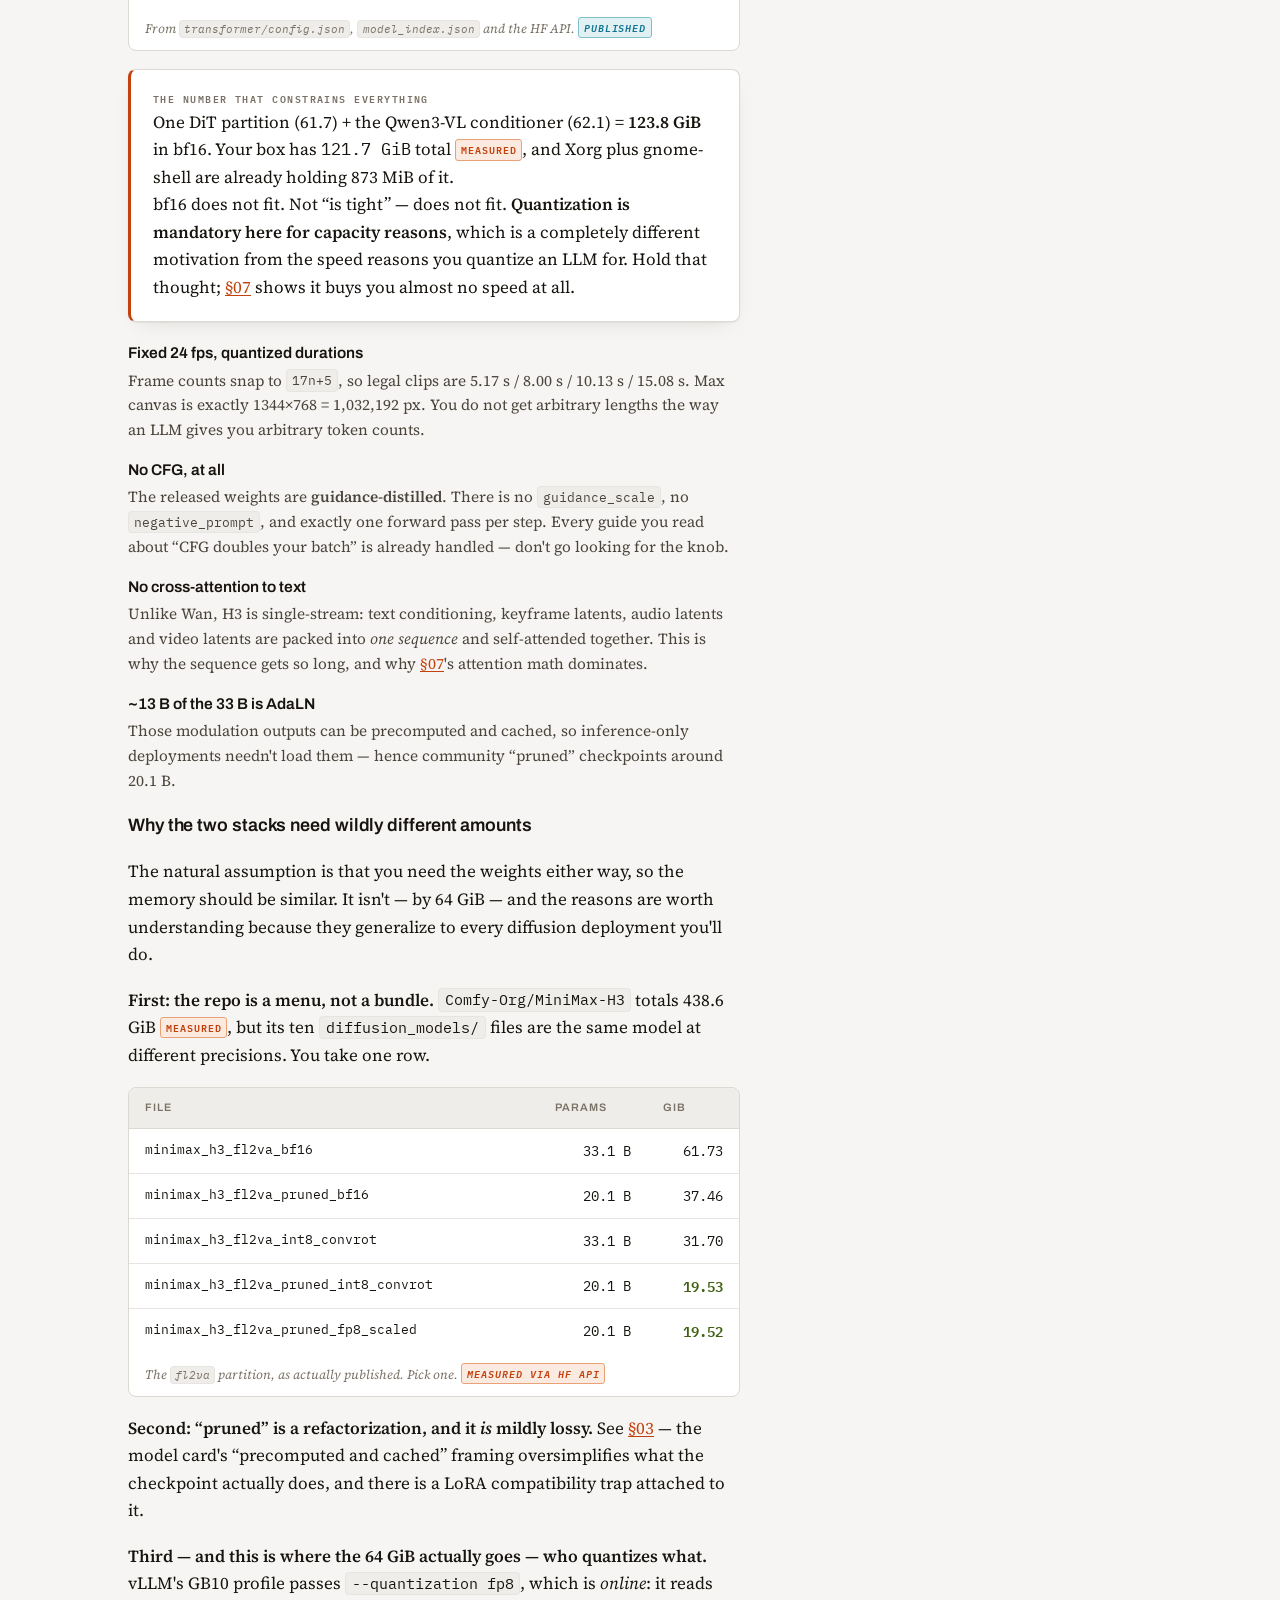
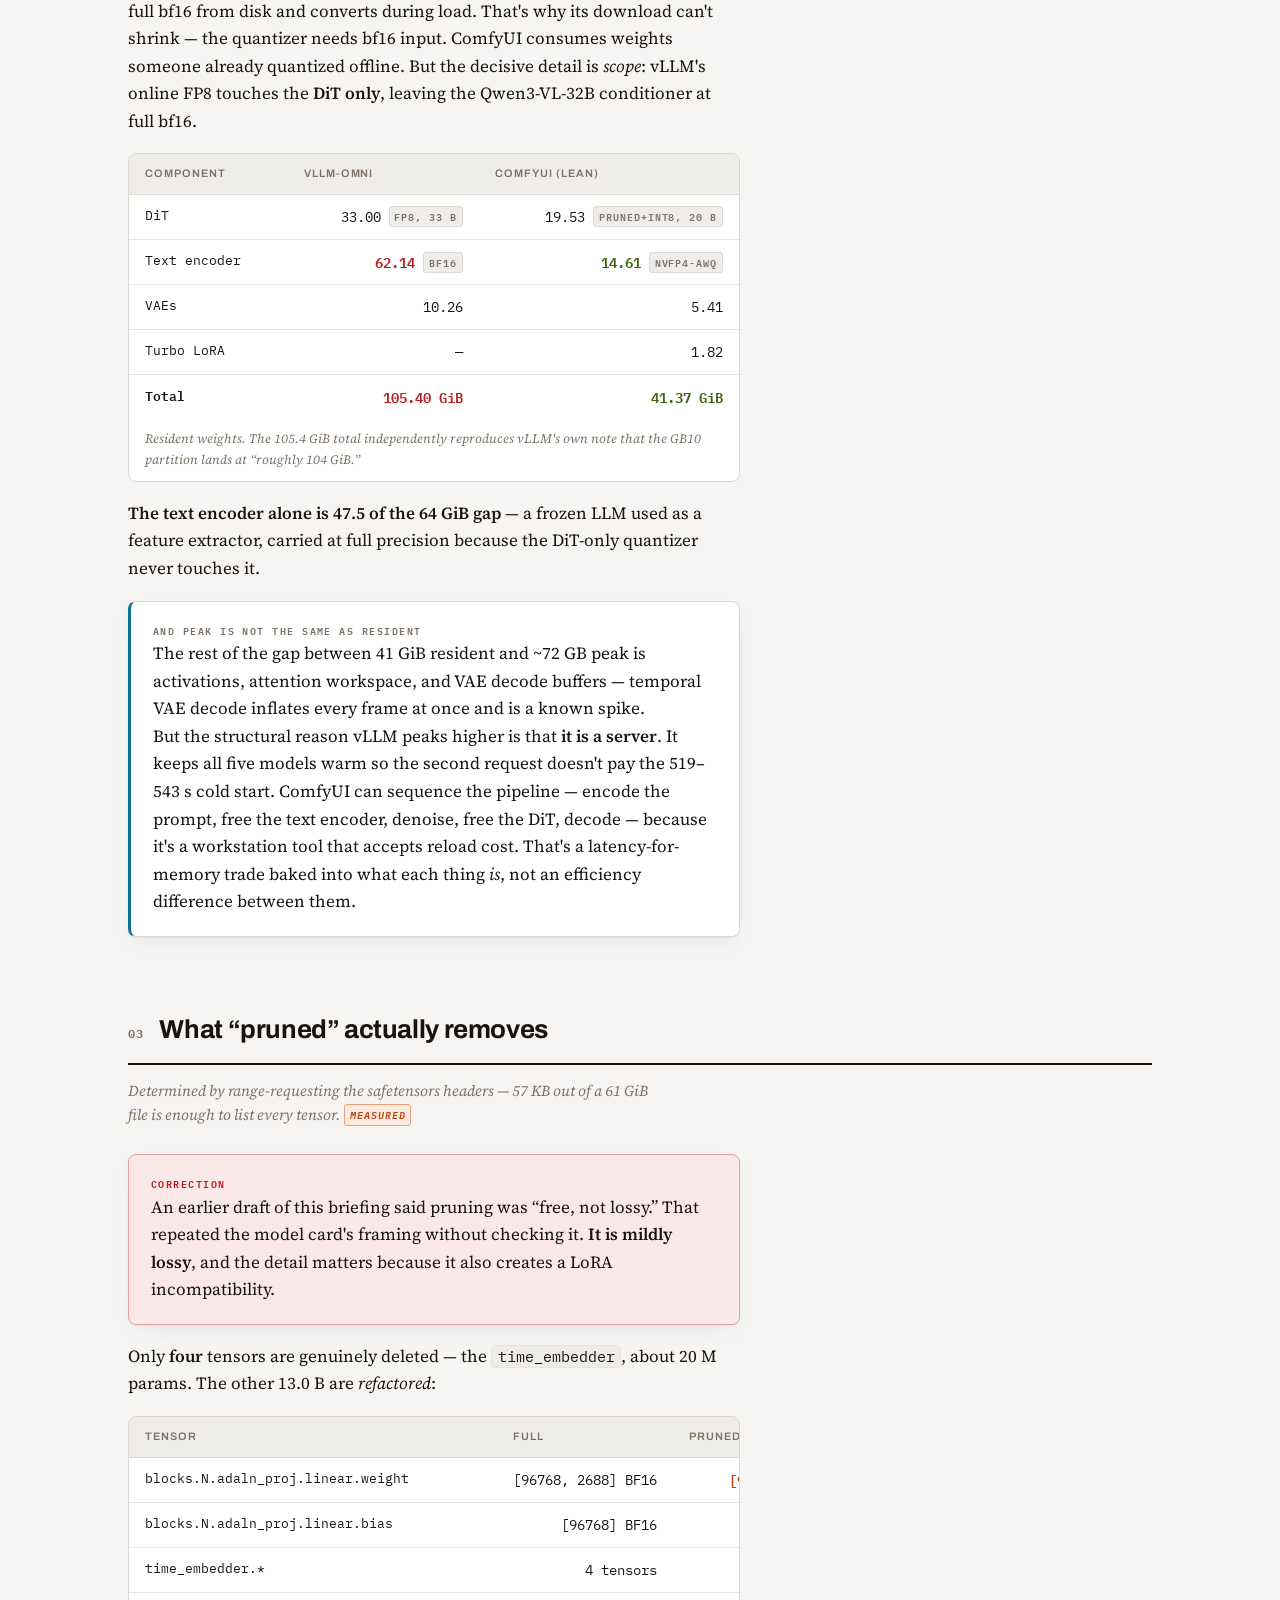
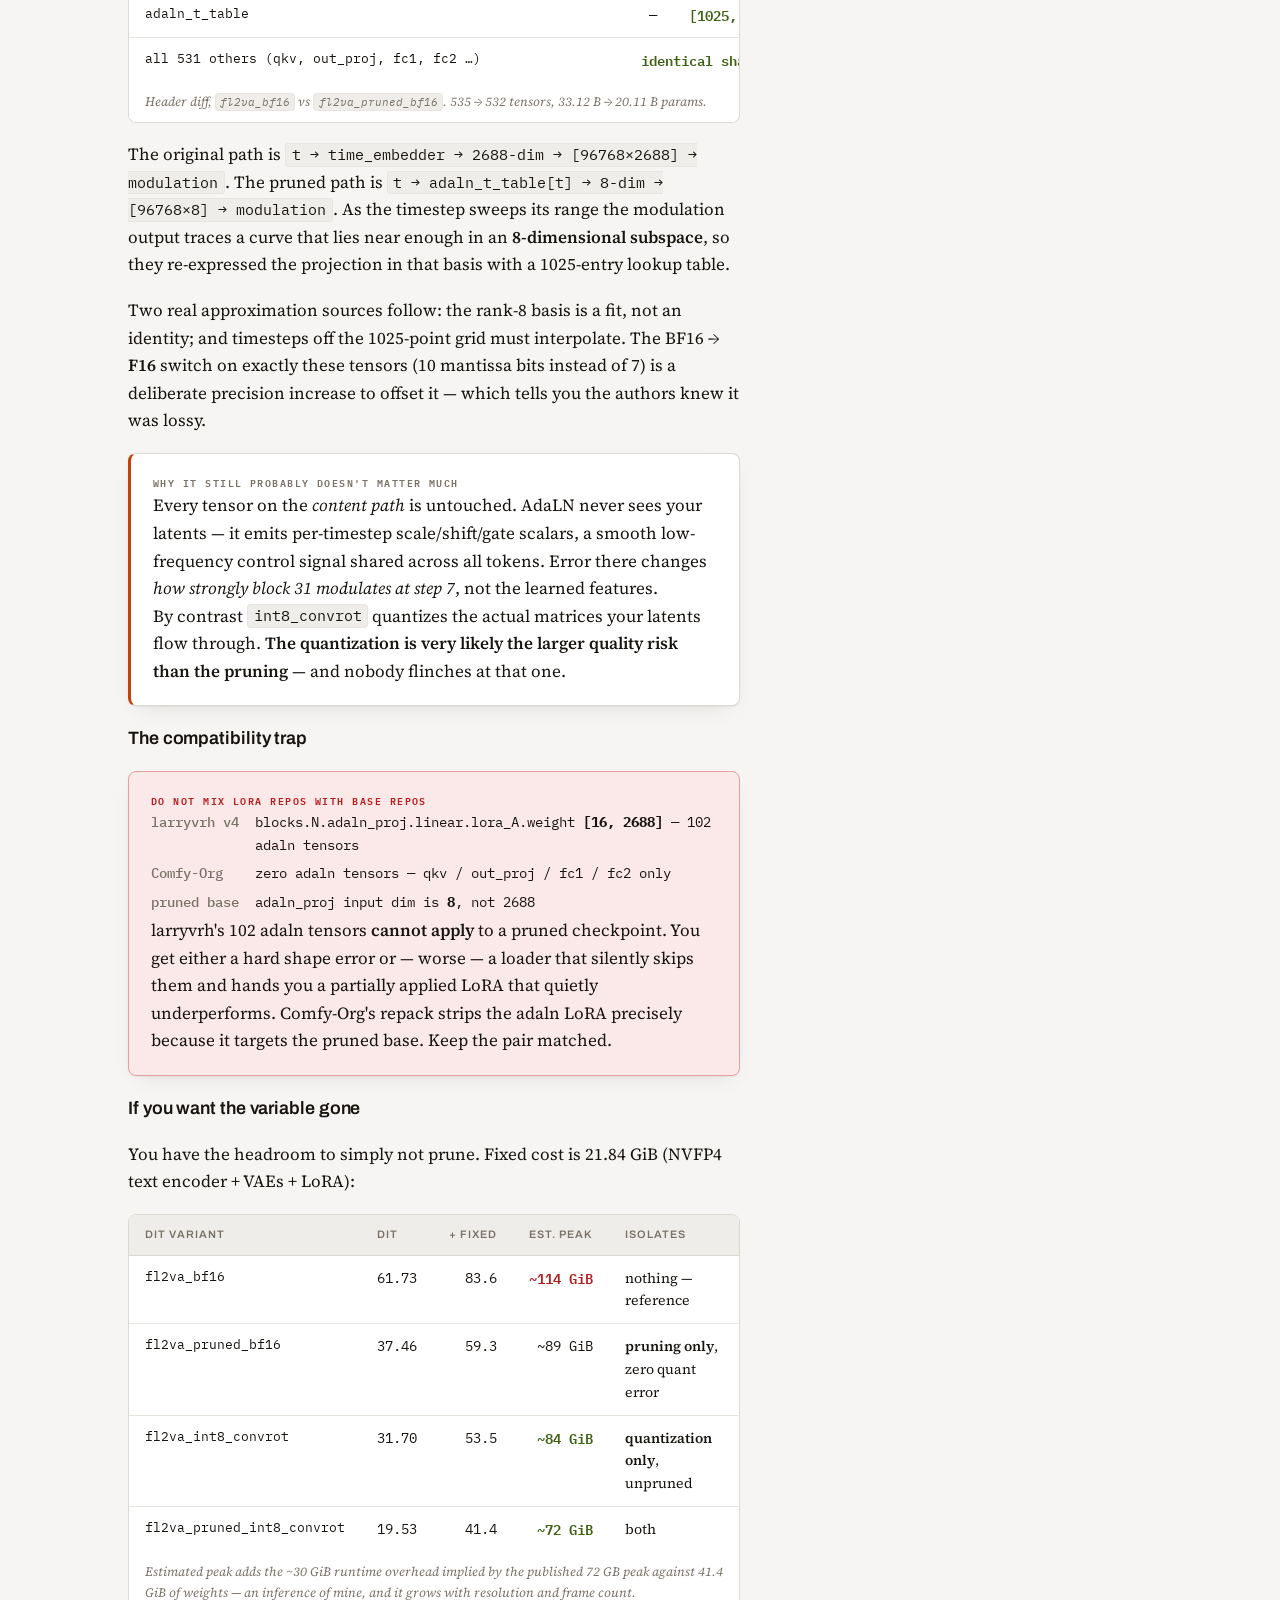
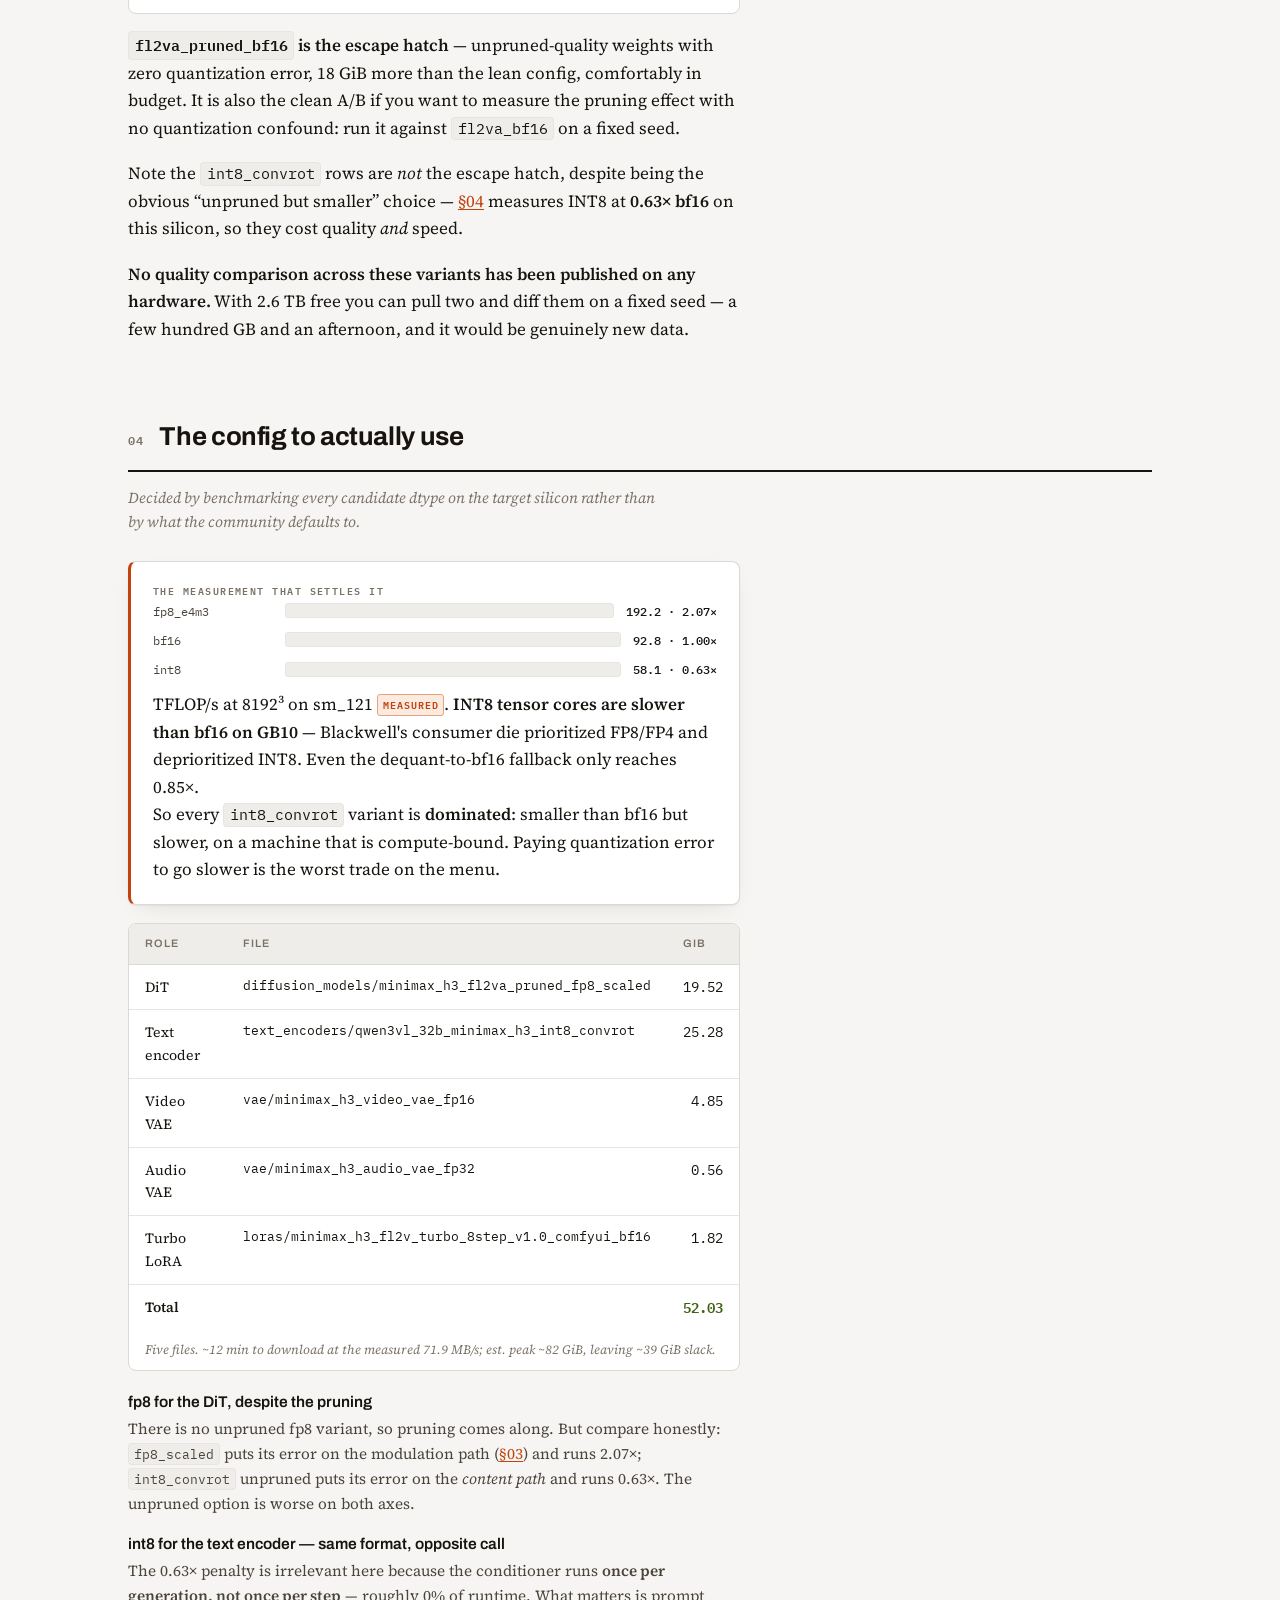
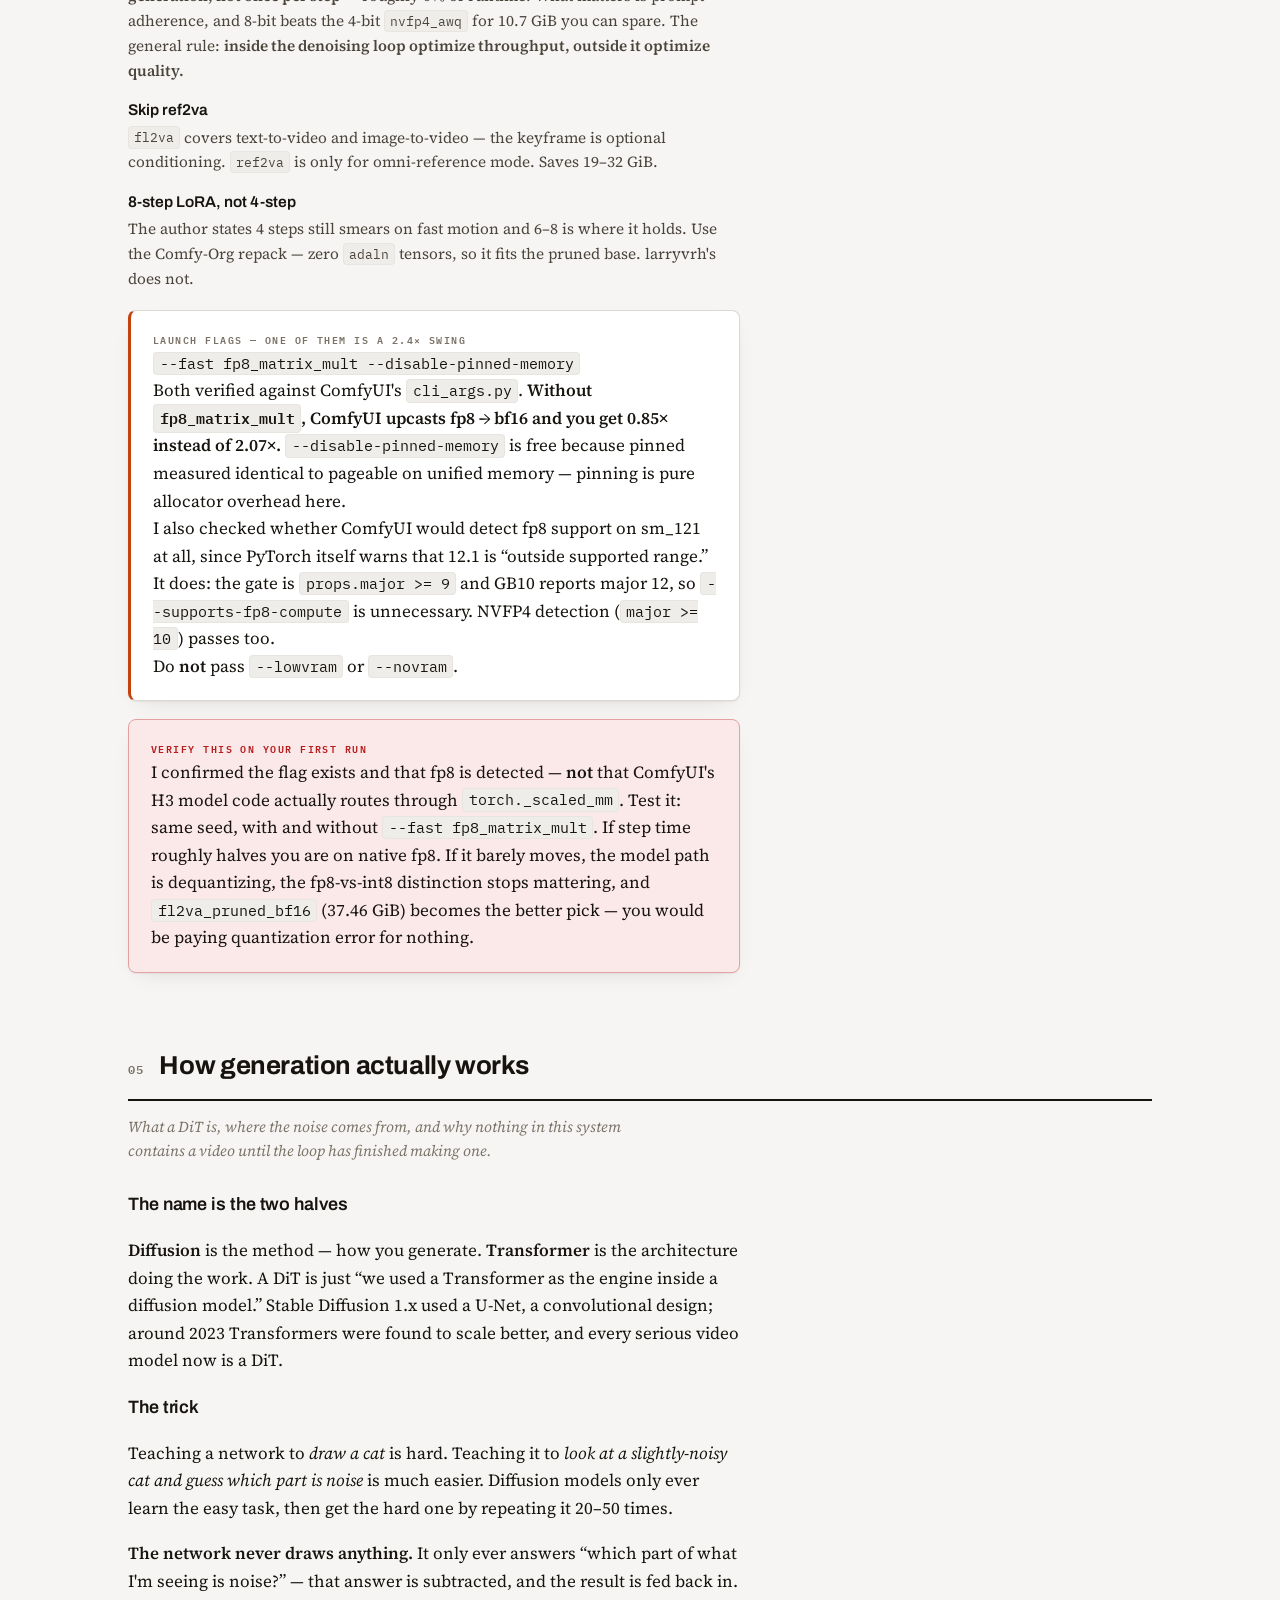
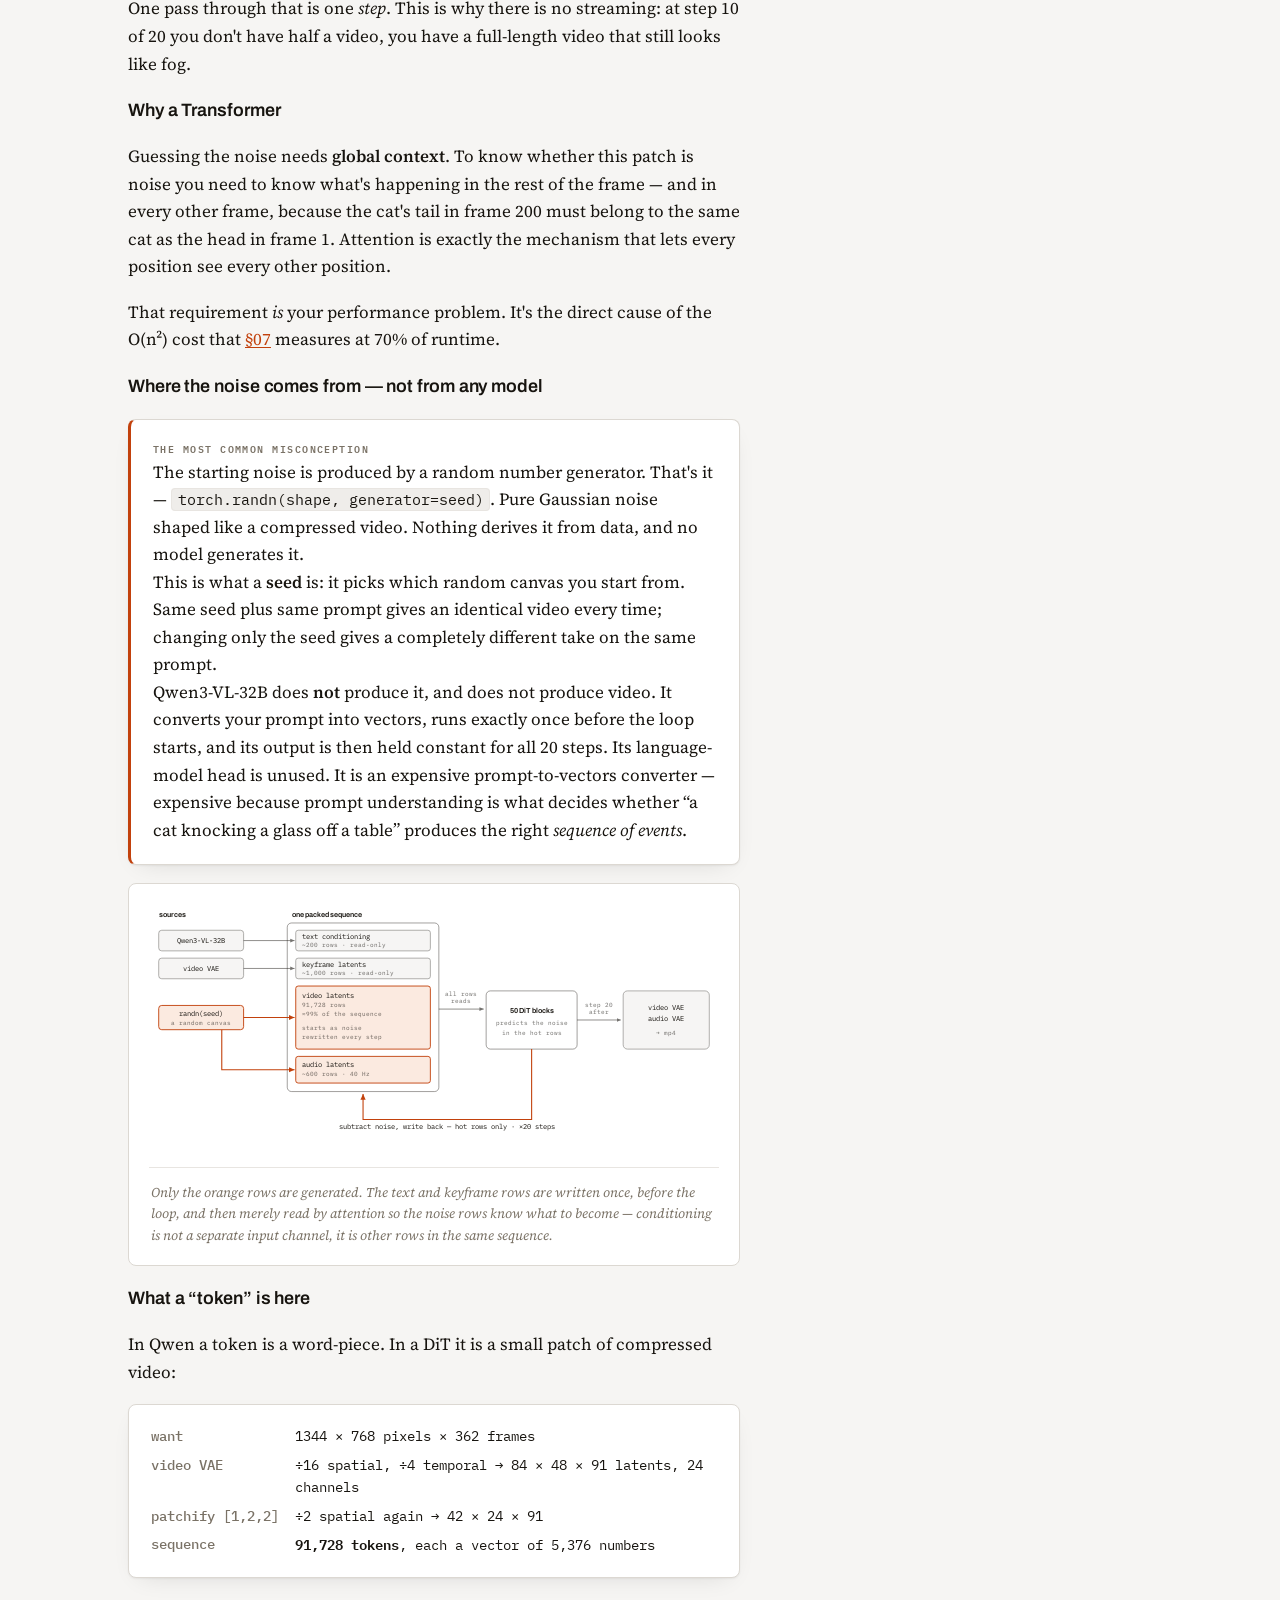
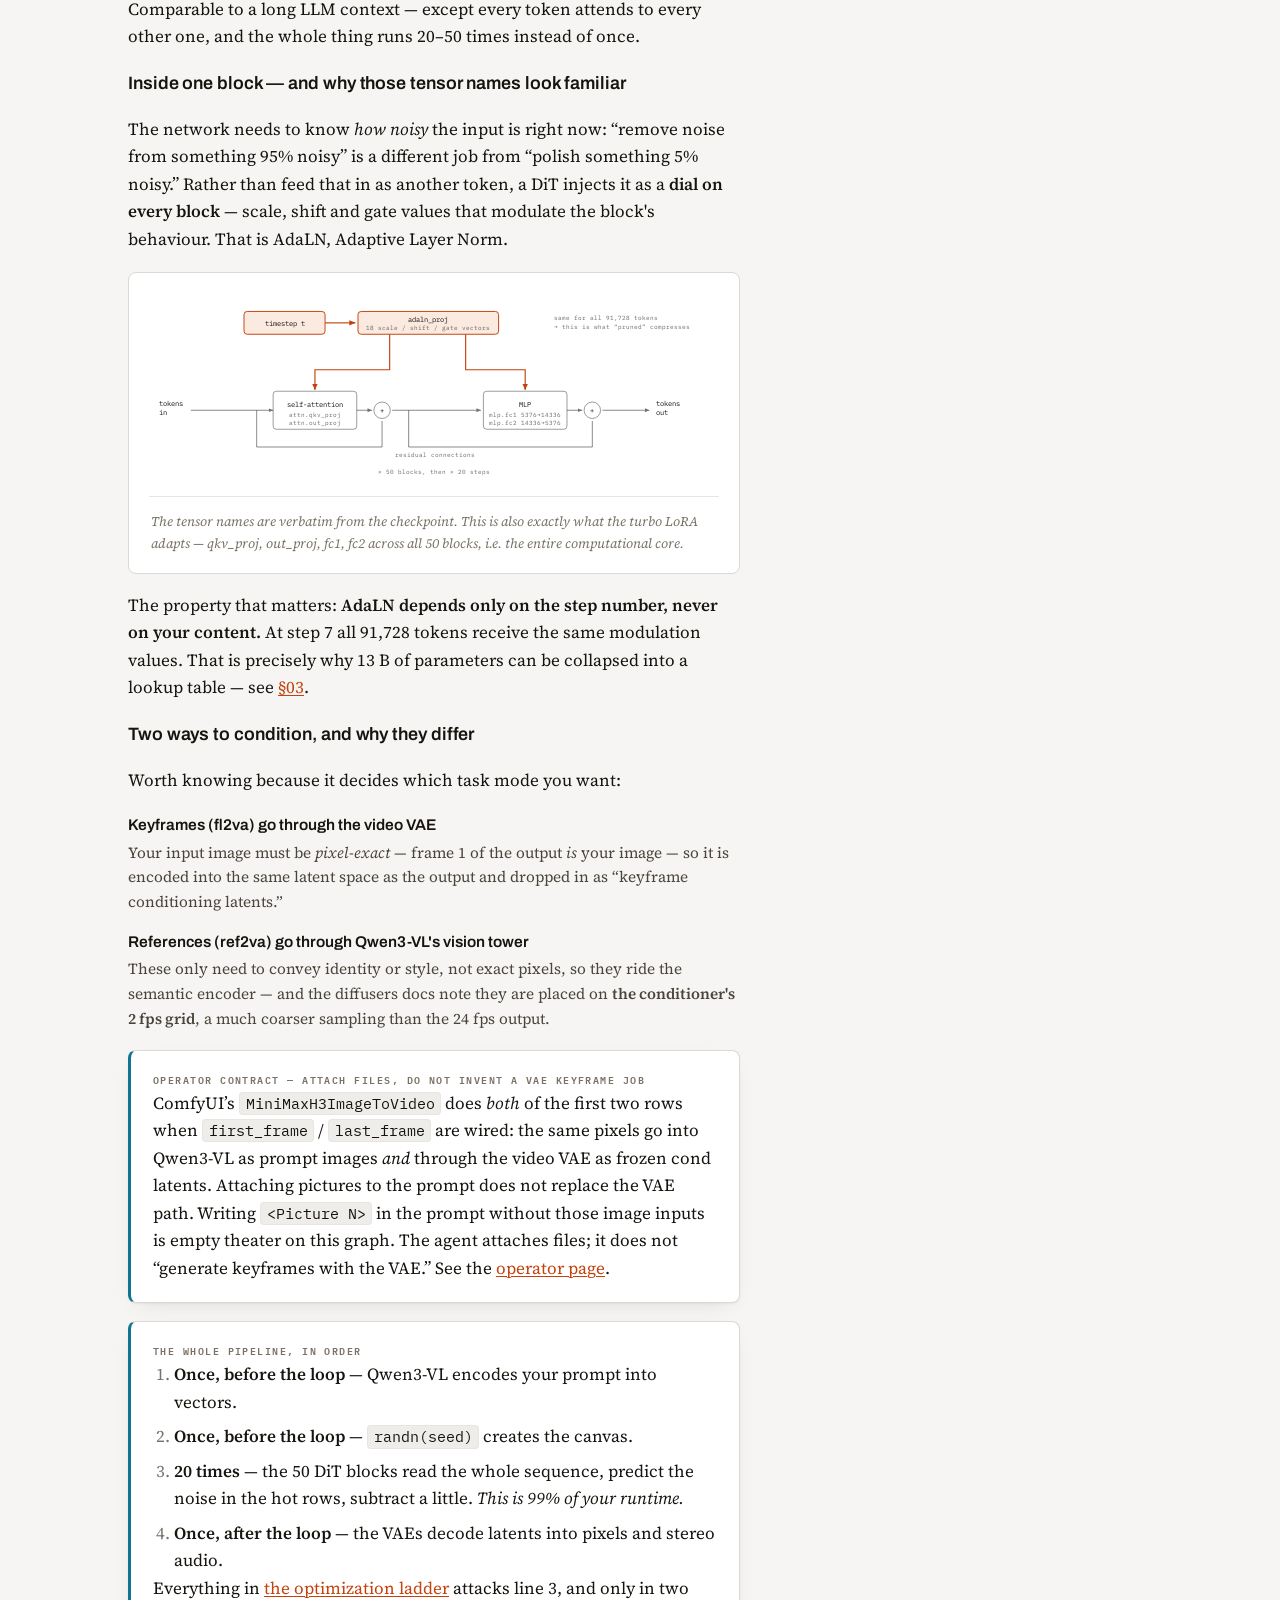
==== commit 4afbead6: "Fill the end-to-end design so an agent can implement the image. Lock D-09–D-14 (base image, host wei" ====
--- a/docs/briefing.html
+++ b/docs/briefing.html
@@ -21,6 +21,7 @@
       <a href="design/operator.html">Operator</a>
       <a href="design/architecture.html">Architecture</a>
       <a href="design/decisions.html">Decisions</a>
+      <a href="design/optimizations.html">Optimizations</a>
       <a href="design/container.html">Container</a>
     </div>
   </div>
